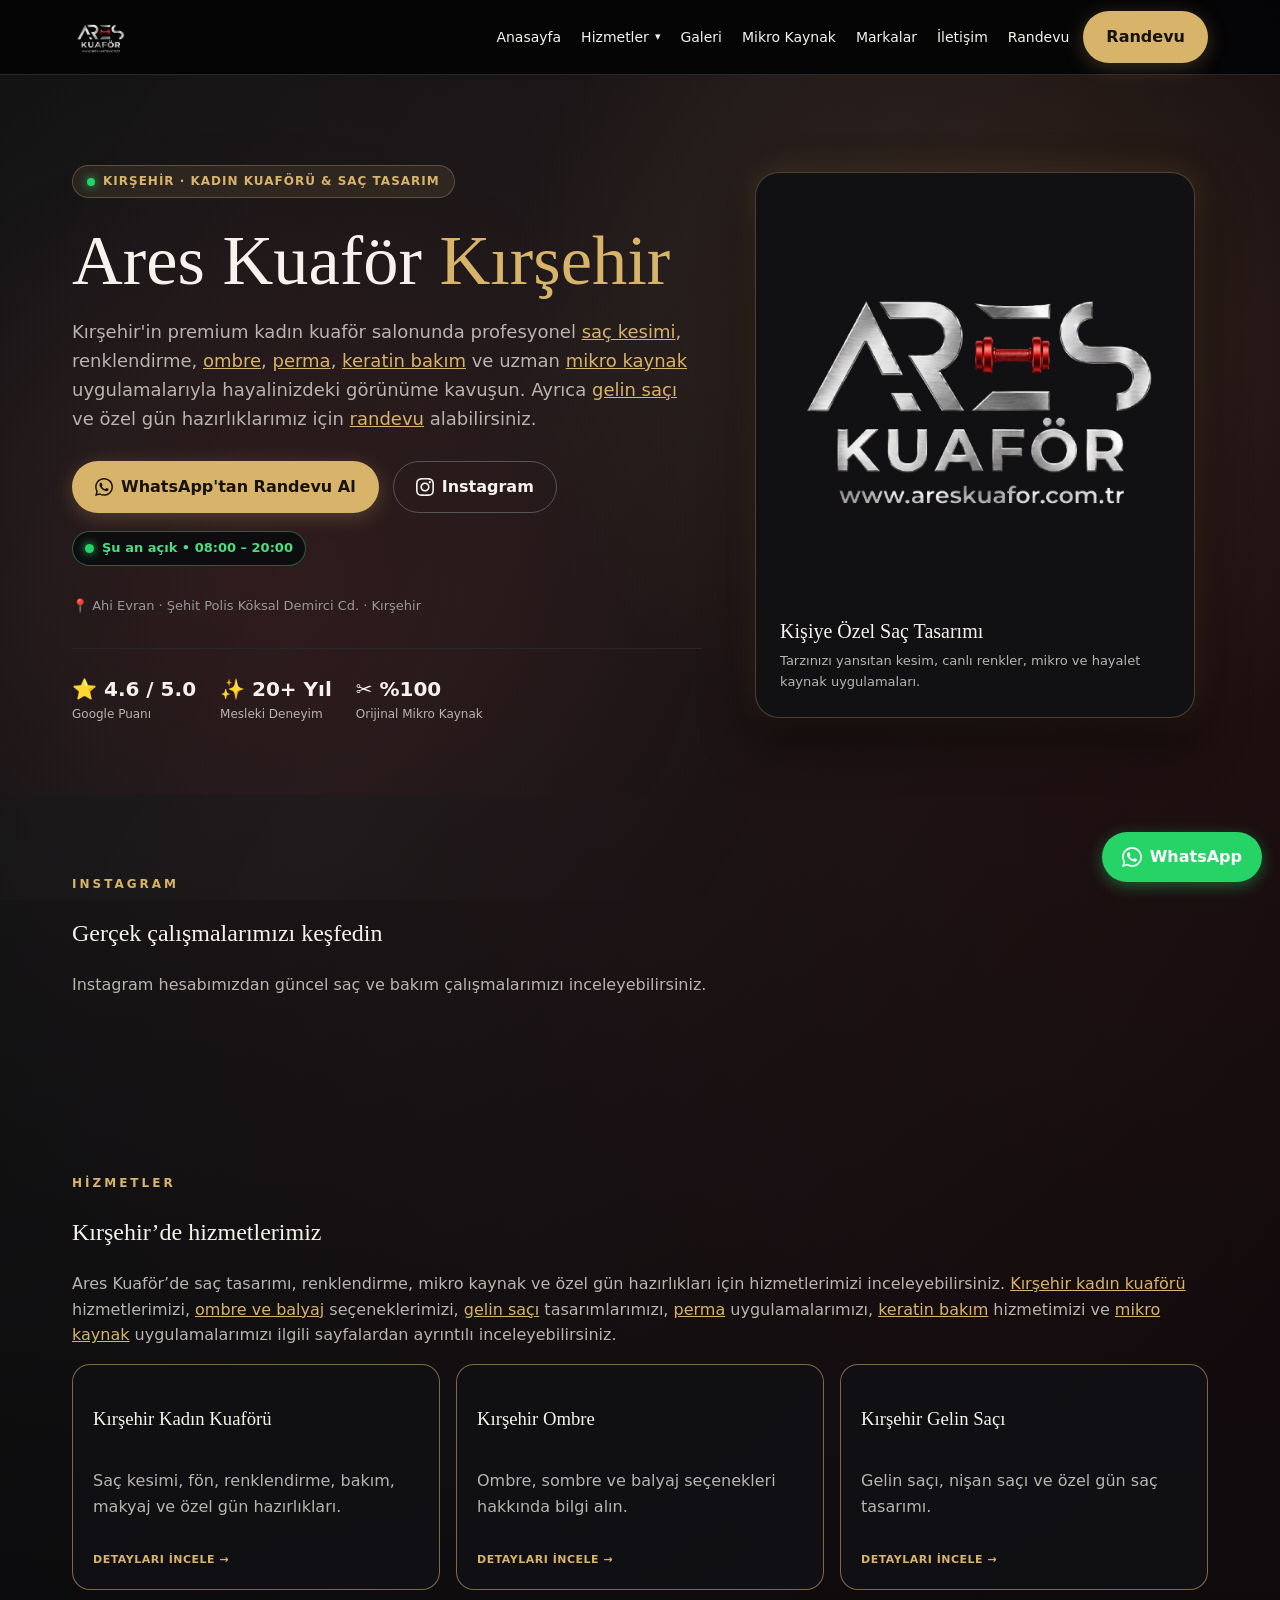
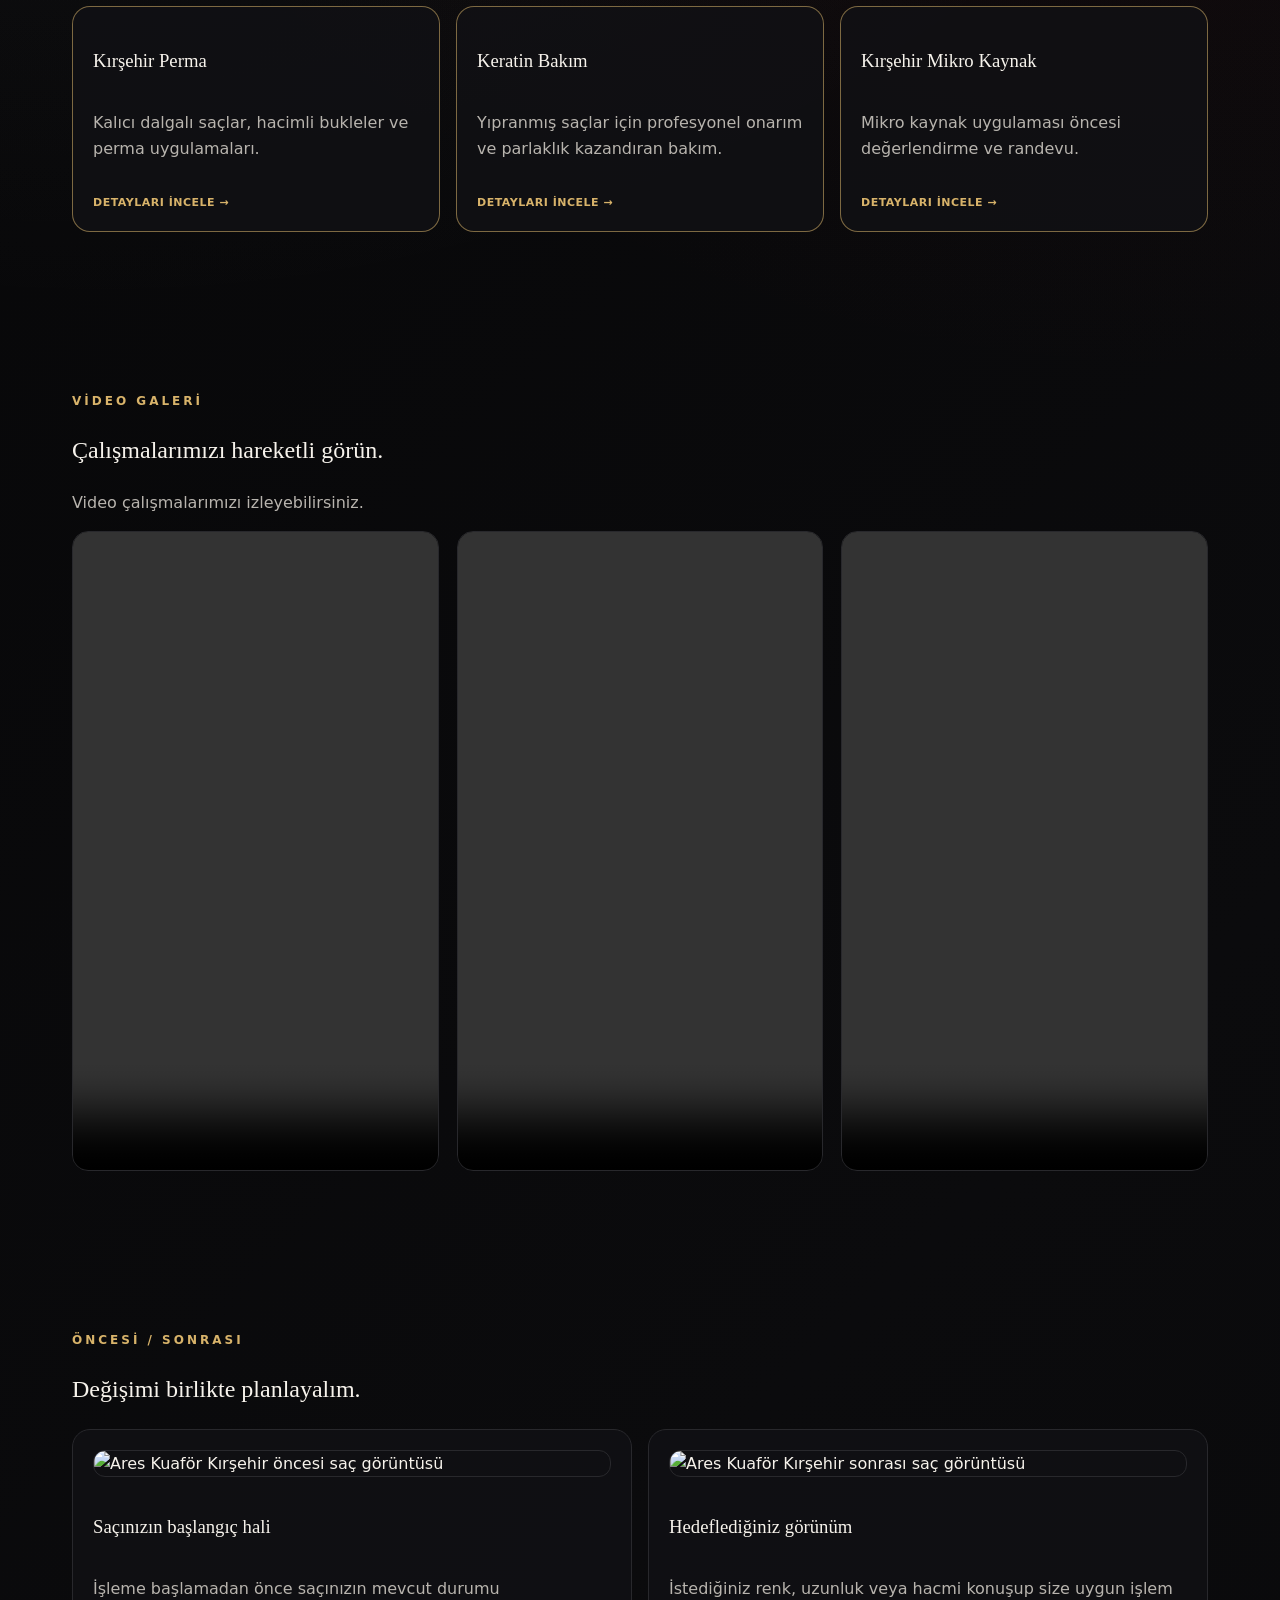
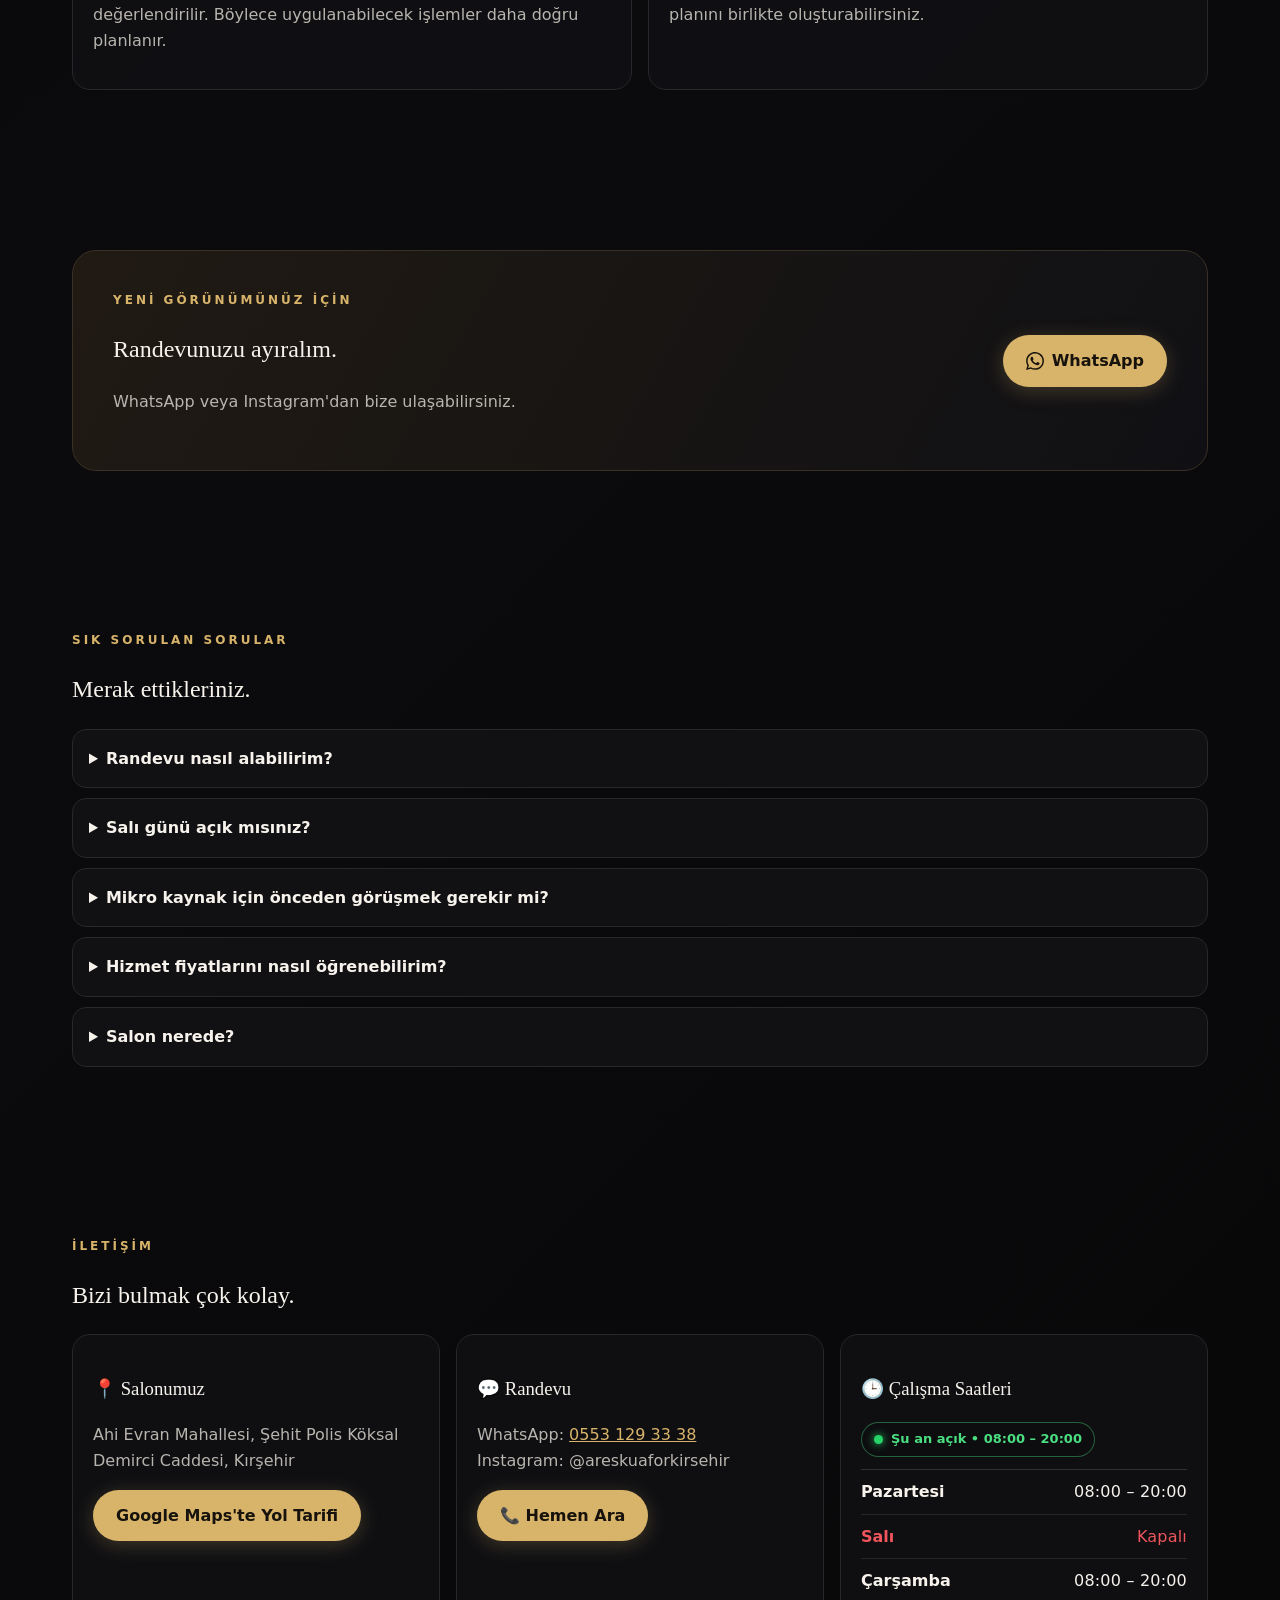
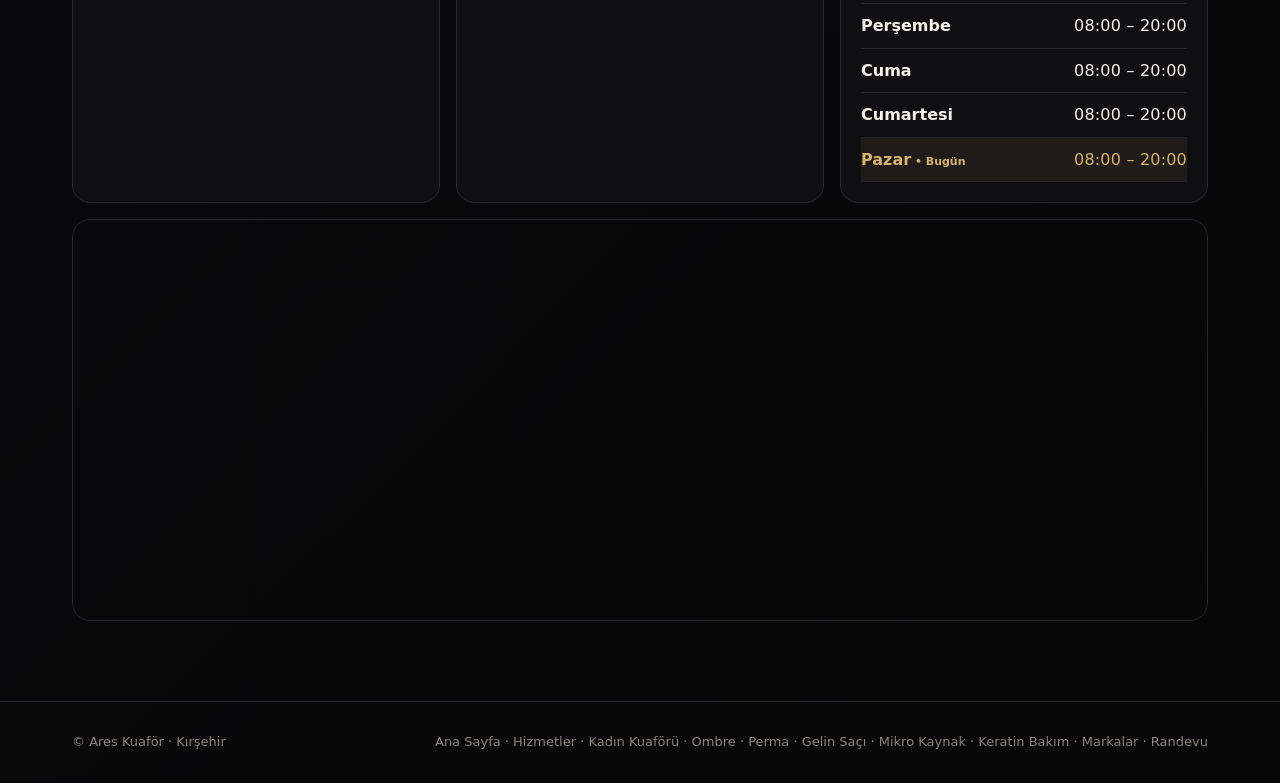
==== index.html @ fe9418e2 "Update index.html" ====
<!DOCTYPE html>
<html lang="tr">
<head>
<meta charset="utf-8"/>
<meta content="width=device-width,initial-scale=1" name="viewport"/>
<meta property="og:type" content="website"/>
<meta property="og:locale" content="tr_TR"/>
<meta property="og:title" content="Kırşehir Kuaför | Ares Kadın Kuaförü ve Saç Tasarım"/>
<meta property="og:description" content="Ares Kuaför Kırşehir; saç kesimi ve şekillendirme, renklendirme, saç bakımı, mikro kaynak, özel gün hazırlığı ve manikür-pedikür hizmetleri."/>
<meta property="og:url" content="https://areskuafor.com.tr/"/>
<meta property="og:image" content="https://areskuafor.com.tr/og-image.png"/>
<meta name="twitter:card" content="summary_large_image"/>
<meta name="twitter:title" content="Kırşehir Kuaför | Ares Kadın Kuaförü ve Saç Tasarım"/>
<meta name="twitter:description" content="Ares Kuaför Kırşehir; saç kesimi ve şekillendirme, renklendirme, saç bakımı, mikro kaynak, özel gün hazırlığı ve manikür-pedikür hizmetleri."/>
<meta name="twitter:image" content="https://areskuafor.com.tr/og-image.png"/>
<meta name="google-site-verification" content="yAbWowZcmh1I1aL2OiDjUNRV749-vcgd5mR8Zc5z5bE" />
<title>Kırşehir Kuaför | Ares Kadın Kuaförü ve Saç Tasarım</title>

<!-- Favicon ve Cihaz İkonları -->
<link rel="icon" href="/favicon.ico" sizes="any"/>
<link rel="icon" type="image/png" sizes="32x32" href="/favicon-32x32.png"/>
<link rel="apple-touch-icon" sizes="180x180" href="/apple-touch-icon.png"/>

<meta content="Ares Kuaför Kırşehir; saç kesimi ve şekillendirme, renklendirme, saç bakımı, mikro kaynak, özel gün hazırlığı ve manikür-pedikür hizmetleri." name="description"/>
<meta content="index,follow,max-image-preview:large" name="robots"/>
<link href="https://areskuafor.com.tr/" rel="canonical"/>
<!-- Ortak menü + footer (tüm sayfalarda aynı dosyalar) -->
<link rel="stylesheet" href="/menu.css"/>
<script src="/menu.js" defer></script>

<style>
:root{--bg:#050506;--bg2:#0b0b0d;--card:#111114;--gold:#d8b36a;--gold-glow:rgba(216,179,106,0.18);--silver:#d7d9dc;--red:#a61f26;--cream:#f7f3ec;--muted:#b8b4ae;--line:#28282c}
*{box-sizing:border-box}
html{scroll-behavior:smooth;overflow-y:scroll}
body{margin:0;background:radial-gradient(circle at 8% 8%,rgba(215,217,220,.09),transparent 28%),radial-gradient(circle at 92% 12%,rgba(166,31,38,.12),transparent 26%),linear-gradient(135deg,var(--bg),var(--bg2) 55%,#070708);color:var(--cream);font-family:Inter,system-ui,-apple-system,BlinkMacSystemFont,"Segoe UI",sans-serif;line-height:1.6}
body:before{content:"";position:fixed;inset:0;pointer-events:none;background:linear-gradient(120deg,transparent 0%,rgba(255,255,255,.025) 45%,transparent 70%);z-index:-1}
a{color:inherit;text-decoration:none}
.wrap{max-width:1180px;margin:auto;padding:0 22px}
nav{position:sticky;top:0;z-index:50;background:rgba(5,5,6,.92);backdrop-filter:blur(16px);border-bottom:1px solid var(--line)}

#site-nav{min-height:75px}
#site-footer{min-height:80px}
section[id]{scroll-margin-top:90px}

.navin{height:74px;display:flex;align-items:center;justify-content:space-between;gap:14px;position:relative}
.logo{display:flex;align-items:center;z-index:60;flex-shrink:0}
.logo img{height:56px;width:auto;object-fit:contain;display:block}
.navlinks{display:flex;gap:20px;font-size:14px;align-items:center;margin-left:auto}
.navlinks a:hover{color:var(--gold)}

.btn{display:inline-flex;align-items:center;justify-content:center;gap:8px;padding:12px 22px;border-radius:999px;border:1px solid #555;font-weight:700;transition:all .25s ease;flex-shrink:0}
.btn:hover{transform:translateY(-2px)}
.gold{background:var(--gold);color:#17130c!important;border-color:transparent;box-shadow:0 4px 20px rgba(216,179,106,0.25)}
.gold:hover{background:#e3bf79;box-shadow:0 6px 25px rgba(216,179,106,0.4)}
.menu-btn{display:none;margin-left:auto;position:relative;z-index:70;background:transparent;border:1px solid #4a4a4d;color:var(--cream);width:44px;height:44px;border-radius:10px;font-size:23px;cursor:pointer}
.mobile-menu{display:none}
.mobile-menu.open{display:flex;flex-direction:column;padding:10px 22px 18px;border-top:1px solid var(--line);background:#070708}
.mobile-menu a{padding:11px 0;border-bottom:1px solid #222}

.hero{padding:90px 0 70px;position:relative;overflow:hidden;background:radial-gradient(circle at 80% 30%,rgba(216,179,106,.12),transparent 45%),radial-gradient(circle at 20% 70%,rgba(166,31,38,.12),transparent 40%)}
.hero-grid{display:grid;grid-template-columns:1.15fr .85fr;gap:40px;align-items:center}
.badge-pill{display:inline-flex;align-items:center;gap:8px;padding:6px 14px;border-radius:999px;background:rgba(216,179,106,0.1);border:1px solid rgba(216,179,106,0.3);color:var(--gold);font-size:12px;font-weight:700;letter-spacing:1px;text-transform:uppercase;margin-bottom:16px}
.badge-dot{width:8px;height:8px;border-radius:50%;background:#25D366;box-shadow:0 0 10px #25D366}
h1,h2,h3{font-family:Georgia,serif;font-weight:500}
h1{font-size:clamp(42px,5.5vw,76px);line-height:1.05;margin:10px 0 20px}
p{color:var(--muted)}
.hero-stats{display:flex;gap:24px;margin-top:32px;padding-top:24px;border-top:1px solid var(--line)}
.stat-item{display:flex;flex-direction:column}
.stat-val{font-size:20px;font-weight:800;color:var(--cream);display:flex;align-items:center;gap:6px}
.stat-lbl{font-size:12px;color:var(--muted)}

.hero-visual{position:relative;display:flex;justify-content:center;align-items:center}
.visual-card{position:relative;width:100%;max-width:440px;border-radius:24px;overflow:hidden;border:1px solid rgba(216,179,106,0.3);background:var(--card);box-shadow:0 20px 50px rgba(0,0,0,0.6), 0 0 30px var(--gold-glow)}
.visual-card img{width:100%;height:480px;object-fit:cover;display:block;transition:transform .5s ease}
.visual-card:hover img{transform:scale(1.03)}
.visual-overlay{position:absolute;bottom:0;left:0;right:0;padding:24px;background:linear-gradient(to top, rgba(5,5,6,0.95) 10%, transparent 100%)}
.visual-tag{display:inline-block;padding:4px 10px;background:var(--gold);color:#111;font-size:11px;font-weight:800;border-radius:6px;margin-bottom:6px;text-transform:uppercase}

section{padding:80px 0}
.grid3{display:grid;grid-template-columns:repeat(3,1fr);gap:16px}
.grid4{display:grid;grid-template-columns:repeat(4,1fr);gap:14px}
.grid5{display:grid;grid-template-columns:repeat(5,1fr);gap:12px}
.card{background:rgba(17,17,20,.92);border:1px solid var(--line);border-radius:18px;padding:20px}
.service-card{position:relative;display:flex;flex-direction:column;min-height:210px;border-color:rgba(216,179,106,.55);transition:transform .22s ease,border-color .22s ease,box-shadow .22s ease,background .22s ease}
.service-card h3{color:var(--cream);transition:color .2s ease}
.service-card::after{content:"DETAYLARI İNCELE  →";display:inline-flex;align-items:center;align-self:flex-start;margin-top:auto;padding-top:16px;color:var(--gold);font-size:11px;font-weight:800;letter-spacing:.5px}
.service-card:focus-visible{outline:3px solid var(--gold);outline-offset:4px}
@media(hover:hover) and (pointer:fine){
  .service-card:hover{transform:translateY(-5px);border-color:var(--gold);box-shadow:0 12px 28px rgba(216,179,106,.14);background:rgba(24,20,15,.96)}
  .service-card:hover h3{color:var(--gold)}
}
.gallery img{width:100%;height:330px;object-fit:cover;border-radius:16px;border:1px solid var(--line);display:block;transition:transform .2s,filter .2s}
.gallery a:hover img{transform:translateY(-3px);filter:brightness(1.06)}
.gallery .tile{position:relative}
.gallery .tile span{display:none}
.video-grid{display:grid;grid-template-columns:repeat(2,minmax(0,1fr));gap:20px}
.video-grid video{width:100%;aspect-ratio:16/10;object-fit:contain;border-radius:16px;border:1px solid var(--line);background:#000}
.hours-table{display:grid;grid-template-columns:1fr 130px;gap:0;border-top:1px solid #303034}
.hours-row{display:contents}
.hours-row>div{padding:9px 0;border-bottom:1px solid #26262a}
.hours-day{font-weight:700;color:var(--cream)}
.hours-time{text-align:right;font-variant-numeric:tabular-nums;letter-spacing:.2px}
.hours-row.closed .hours-day,.hours-row.closed .hours-time{color:#ef555d}
.hours-row.today>div{background:rgba(216,179,106,.08);color:var(--gold)}
.hours-row.today .hours-day::after{content:" • Bugün";font-size:11px;font-weight:600}
.contact{display:grid;grid-template-columns:repeat(3,1fr);gap:16px}
.product img{width:100%;height:300px;object-fit:contain;background:#0b0b0d;border-radius:14px 14px 0 0}
.product .body{padding:16px}
.source{font-size:12px;margin-top:20px;color:#8e877f}
.source a{text-decoration:underline;color:var(--gold)}
.faq details{background:var(--card);border:1px solid var(--line);border-radius:14px;padding:16px;margin:10px 0}
.faq summary{cursor:pointer;font-weight:700}
.cta{background:linear-gradient(120deg,#201a13,#101014);border:1px solid #3a3126;border-radius:24px;padding:40px;display:flex;justify-content:space-between;gap:25px;align-items:center}
footer{border-top:1px solid var(--line);padding:30px 0;color:#89847d;font-size:13px}
.foot{display:flex;justify-content:space-between;flex-wrap:wrap;gap:12px}
.float{position:fixed;right:18px;bottom:18px;z-index:40;background:#25D366;color:#fff;padding:12px 20px;border-radius:999px;font-weight:800;display:inline-flex;align-items:center;gap:8px;box-shadow:0 4px 15px rgba(37,211,102,0.4)}

@media(max-width:960px){
  .hero-grid{grid-template-columns:1fr;gap:35px}
  .hero-visual{order:-1;margin-bottom:10px}
  .visual-card img{height:380px}
  .navlinks{display:none}
  .menu-btn{display:block;flex:0 0 44px}
  .navin>.btn{display:none}
  .grid4,.grid5{grid-template-columns:repeat(2,1fr)}
  .grid3,.contact,.video-grid{grid-template-columns:1fr 1fr}
  .cta{display:block}
}
@media(max-width:600px){
  .grid4,.grid5,.grid3,.contact,.video-grid{grid-template-columns:1fr}
  .gallery img{height:420px}
  .hero{padding:60px 0 50px}
  h2{font-size:34px}
  .hours-table{grid-template-columns:1fr 110px}
}

.booking-grid{display:grid;grid-template-columns:1.15fr .85fr;gap:20px;align-items:stretch}
.booking-form{background:rgba(17,17,20,.92);border:1px solid var(--line);border-radius:18px;padding:25px}
.form-grid{display:grid;grid-template-columns:1fr 1fr;gap:14px}
.form-field{display:flex;flex-direction:column;gap:7px}
.form-field.full{grid-column:1/-1}
.form-field label{font-size:13px;font-weight:700;color:var(--cream)}
.form-field input,.form-field select,.form-field textarea{width:100%;border:1px solid #3a3a3f;background:#0b0b0d;color:var(--cream);border-radius:12px;padding:12px 13px;font:inherit;outline:none}
.form-field input:focus,.form-field select:focus,.form-field textarea:focus{border-color:var(--gold)}
.form-field textarea{min-height:105px;resize:vertical}
.form-note{font-size:12px;color:#8e877f;margin:12px 0 0}
.feature-list{display:grid;gap:10px;margin-top:18px}
.feature-list div{padding:13px 15px;border:1px solid var(--line);border-radius:12px;background:#0d0d10}
.feature-list strong{color:var(--gold)}
.review-cta{display:grid;grid-template-columns:1fr auto;gap:20px;align-items:center;background:linear-gradient(120deg,#151217,#0e0e10);border:1px solid var(--line);border-radius:22px;padding:30px}
.before-note{display:grid;grid-template-columns:1fr 1fr;gap:16px}
.before-note .card{min-height:170px;display:flex;flex-direction:column;justify-content:center}
@media(max-width:900px){.booking-grid{grid-template-columns:1fr}.before-note{grid-template-columns:1fr}}
@media(max-width:600px){.form-grid{grid-template-columns:1fr}.form-field.full{grid-column:auto}.review-cta{grid-template-columns:1fr}}

.video-grid{grid-template-columns:repeat(3,minmax(0,1fr));gap:18px}
.video-grid video{aspect-ratio:9/16;object-fit:cover;background:#000;max-height:640px}
@media(max-width:960px){.video-grid{grid-template-columns:repeat(2,minmax(0,1fr))}}
@media(max-width:600px){.video-grid{grid-template-columns:1fr;max-width:340px;margin:0 auto}}

.open-status{display:inline-flex;align-items:center;gap:8px;font-size:13px;font-weight:700;padding:6px 12px;border-radius:999px;border:1px solid var(--line);background:#0d0d10;margin:0 0 12px}
.open-status i{width:9px;height:9px;border-radius:50%;background:#25D366;box-shadow:0 0 8px #25D366}
.open-status.open{color:#4ade80;border-color:rgba(74,222,128,.4)}
.open-status.closed{color:#ef555d;border-color:rgba(239,85,93,.4)}
.open-status.closed i{background:#ef555d;box-shadow:none}

.map-wrap{margin-top:16px;border-radius:18px;overflow:hidden;border:1px solid var(--line)}
.map-wrap iframe{width:100%;height:400px;border:0;display:block}

.quick-action-bar{display:none}
@media(max-width:768px){
  body{padding-bottom:70px}
  .float{display:none!important}
  .quick-action-bar{
    display:flex;
    position:fixed;
    bottom:0;
    left:0;
    right:0;
    z-index:999;
    background:rgba(11,11,13,0.95);
    backdrop-filter:blur(12px);
    border-top:1px solid var(--line);
    padding:8px 12px;
    justify-content:space-around;
    align-items:center;
    box-shadow:0 -5px 25px rgba(0,0,0,0.5);
  }
  .quick-action-bar a{
    display:flex;
    flex-direction:column;
    align-items:center;
    gap:4px;
    font-size:11px;
    font-weight:600;
    color:var(--muted);
    flex:1;
    text-align:center;
  }
  .quick-action-bar svg{width:20px;height:20px}
  .quick-action-bar .action-btn-highlight{background:var(--gold);color:#111!important;padding:8px 12px;border-radius:12px;font-weight:800}
}

.before-note .card img{width:100%;height:auto;object-fit:contain;border-radius:12px;border:1px solid var(--line);display:block;margin-bottom:16px}
.before-note .card{min-height:0;justify-content:flex-start}

.visual-card img{height:auto!important;aspect-ratio:1/1;padding:12px!important;background:transparent!important}
.visual-overlay{position:static;background:none;padding:0 24px 24px}
</style>

<script type="application/ld+json">
{"@context":"https://schema.org","@type":"HairSalon","name":"Ares Kuaför","url":"https://areskuafor.com.tr/","telephone":"+905531293338","image":"https://areskuafor.com.tr/logo.png","hasMap":"https://maps.app.goo.gl/7nh9N5rrybAvzD2x8?g_st=ic","address":{"@type":"PostalAddress","streetAddress":"Ahi Evran Mahallesi, Şehit Polis Köksal Demirci Caddesi","addressLocality":"Kırşehir","addressCountry":"TR"},"sameAs":["https://www.instagram.com/areskuaforkirsehir"],"openingHoursSpecification":[{"@type":"OpeningHoursSpecification","dayOfWeek":["Monday","Wednesday","Thursday","Friday","Saturday","Sunday"],"opens":"08:00","closes":"20:00"}],"additionalProperty":{"@type":"PropertyValue","name":"Salı çalışma durumu","value":"Kapalı"}}
</script>

<!-- Google Analytics -->
<script async src="https://www.googletagmanager.com/gtag/js?id=G-4QZ3QC3LW8"></script>
<script>
window.dataLayer=window.dataLayer||[];
function gtag(){dataLayer.push(arguments)}
gtag('js',new Date());gtag('config','G-4QZ3QC3LW8');
</script>
</head>
<body>

<!-- WhatsApp ikonu (tek sefer tanımlı, aşağıda tekrar kullanılıyor) -->
<svg width="0" height="0" style="position:absolute" aria-hidden="true">
  <symbol id="wa-icon" viewBox="0 0 24 24"><path d="M.057 24l1.687-6.163c-1.041-1.804-1.588-3.849-1.587-5.946.003-6.556 5.338-11.891 11.893-11.891 3.181.001 6.167 1.24 8.413 3.488 2.245 2.248 3.481 5.236 3.48 8.414-.003 6.557-5.338 11.892-11.893 11.892-1.99-.001-3.951-.5-5.688-1.448l-6.305 1.654zm6.597-3.807c1.676.995 3.276 1.591 5.392 1.592 5.448 0 9.886-4.434 9.889-9.885.002-5.462-4.415-9.89-9.881-9.892-5.452 0-9.887 4.434-9.889 9.884-.001 2.225.651 3.891 1.746 5.634l-.999 3.648 3.742-.981zm11.387-5.464c-.074-.124-.272-.198-.57-.347-.297-.149-1.758-.868-2.031-.967-.272-.099-.47-.149-.669.149-.198.297-.768.967-.941 1.165-.173.198-.2.223-.644.074-.297-.149-1.255-.462-2.39-1.475-.883-.788-1.48-1.761-1.653-2.059-.173-.297-.018-.458.13-.606.134-.133.297-.347.446-.521.151-.172.2-.296.3-.495.099-.198.05-.372-.025-.521-.075-.148-.669-1.611-.916-2.206-.242-.579-.487-.501-.669-.51l-.57-.01c-.198 0-.52.074-.792.372s-1.04 1.016-1.04 2.479 1.065 2.876 1.213 3.074c.149.198 2.095 3.2 5.076 4.487.709.306 1.263.489 1.694.626.712.226 1.36.194 1.872.118.571-.085 1.758-.719 2.006-1.413.248-.695.248-1.29.173-1.414z"/></symbol>
</svg>

<!-- ORTAK MENÜ: menu.js tarafından doldurulur -->
<nav id="site-nav" aria-label="Ana menü">
  <noscript>
    <div class="wrap" style="padding-top:14px;padding-bottom:14px;display:flex;gap:16px;flex-wrap:wrap">
      <a href="/">Anasayfa</a>
      <a href="/hizmetler.html">Hizmetler</a>
      <a href="/kadin-kuaforu.html">Kadın Kuaförü</a>
      <a href="/ombre.html">Ombre</a>
      <a href="/perma.html">Perma</a>
      <a href="/keratinbakim.html">Keratin Bakım</a>
      <a href="/mikro-kaynak.html">Mikro Kaynak</a>
      <a href="/gelin-saci.html">Gelin Saçı</a>
      <a href="/markalar.html">Markalar</a>
      <a href="/randevu.html">Randevu</a>
    </div>
  </noscript>
</nav>

<!-- HERO BÖLÜMÜ -->
<header class="hero">
  <div class="wrap">
    <div class="hero-grid">
      <div class="hero-content">
        <div class="badge-pill">
          <span class="badge-dot"></span> Kırşehir · Kadın Kuaförü & Saç Tasarım
        </div>
        <h1>Ares Kuaför <span style="color:var(--gold)">Kırşehir</span></h1>
        <p style="font-size:18px;line-height:1.6;margin-bottom:28px">
          Kırşehir'in premium kadın kuaför salonunda profesyonel <a href="/hizmetler.html" style="color:var(--gold); text-decoration:underline;">saç kesimi</a>, renklendirme, <a href="/ombre.html" style="color:var(--gold); text-decoration:underline;">ombre</a>, <a href="/perma.html" style="color:var(--gold); text-decoration:underline;">perma</a>, <a href="/keratinbakim.html" style="color:var(--gold); text-decoration:underline;">keratin bakım</a> ve uzman <a href="/mikro-kaynak.html" style="color:var(--gold); text-decoration:underline;">mikro kaynak</a> uygulamalarıyla hayalinizdeki görünüme kavuşun. Ayrıca <a href="/gelin-saci.html" style="color:var(--gold); text-decoration:underline;">gelin saçı</a> ve özel gün hazırlıklarımız için <a href="/randevu.html" style="color:var(--gold); text-decoration:underline;">randevu</a> alabilirsiniz.
        </p>
        <div style="display:flex;gap:14px;flex-wrap:wrap;align-items:center">
          <a class="btn gold" href="https://wa.me/905531293338" rel="noopener" target="_blank">
            <svg width="18" height="18" fill="currentColor" aria-hidden="true"><use href="#wa-icon"/></svg>
            WhatsApp'tan Randevu Al
          </a>
          <a class="btn" href="https://www.instagram.com/areskuaforkirsehir" rel="noopener" target="_blank">
            <svg width="18" height="18" viewBox="0 0 24 24" fill="currentColor"><path d="M12 2.163c3.204 0 3.584.012 4.85.07 3.252.148 4.771 1.691 4.919 4.919.058 1.265.069 1.645.069 4.849 0 3.205-.012 3.584-.069 4.849-.149 3.225-1.664 4.771-4.919 4.919-1.266.058-1.644.07-4.85.07-3.204 0-3.584-.012-4.849-.07-3.26-.149-4.771-1.699-4.919-4.92-.058-1.265-.07-1.644-.07-4.849 0-3.204.013-3.583.07-4.849.149-3.227 1.664-4.771 4.919-4.919 1.266-.057 1.645-.069 4.849-.069zm0-2.163c-3.259 0-3.667.014-4.947.072-4.358.2-6.78 2.618-6.98 6.98-.059 1.281-.073 1.689-.073 4.948 0 3.259.014 3.668.072 4.948.2 4.358 2.618 6.78 6.98 6.98 1.281.058 1.689.072 4.948.072 3.259 0 3.668-.014 4.948-.072 4.354-.2 6.782-2.618 6.979-6.98.059-1.28.073-1.689.073-4.948 0-3.259-.014-3.667-.072-4.947-.196-4.354-2.617-6.78-6.979-6.98-1.281-.059-1.69-.073-4.949-.073zm0 5.838c-3.403 0-6.162 2.759-6.162 6.162s2.759 6.163 6.162 6.163 6.162-2.759 6.162-6.163c0-3.403-2.759-6.162-6.162-6.162zm0 10.162c-2.209 0-4-1.79-4-4 0-2.209 1.791-4 4-4s4 1.791 4 4c0 2.21-1.791 4-4 4zm6.406-11.845c-.796 0-1.441.645-1.441 1.44s.645 1.44 1.441 1.44c.795 0 1.439-.645 1.439-1.44s-.644-1.44-1.439-1.44z"/></svg>
            Instagram
          </a>
        </div>

        <!-- AÇIK/KAPALI ROZETİ: sayfa altındaki script Türkiye saatine göre günceller -->
        <div class="open-status" style="margin-top:18px"><i></i> Salı kapalı • 08:00 – 20:00</div>
        <p style="margin-top:18px;font-size:13px;color:#999">📍 Ahi Evran · Şehit Polis Köksal Demirci Cd. · Kırşehir</p>

        <div class="hero-stats">
          <div class="stat-item">
            <span class="stat-val">⭐ 4.6 / 5.0</span>
            <span class="stat-lbl">Google Puanı</span>
          </div>
          <div class="stat-item">
            <span class="stat-val">✨ 20+ Yıl</span>
            <span class="stat-lbl">Mesleki Deneyim</span>
          </div>
          <div class="stat-item">
            <span class="stat-val">✂️ %100</span>
            <span class="stat-lbl">Orijinal Mikro Kaynak</span>
          </div>
        </div>
      </div>

      <div class="hero-visual">
        <div class="visual-card">
          <img src="/logo.png" alt="Ares Kuaför Kırşehir Saç Tasarımı" width="500" height="500" style="padding:40px;background:#08080a;object-fit:contain" />
          <div class="visual-overlay">
            <h3 style="margin:4px 0;font-size:20px;color:var(--cream)">Kişiye Özel Saç Tasarımı</h3>
            <p style="font-size:13px;margin:0;color:var(--muted)">Tarzınızı yansıtan kesim, canlı renkler, mikro ve hayalet kaynak uygulamaları.</p>
          </div>
        </div>
      </div>
    </div>
  </div>
</header>

<!-- İNSTAGRAM GALERİSİ: ÖNE TAŞINDI -->
<section id="galeri">
  <div class="wrap">
    <div class="kicker" style="color:var(--gold);font-size:12px;letter-spacing:3px;text-transform:uppercase;font-weight:800">Instagram</div>
    <h2>Gerçek çalışmalarımızı keşfedin</h2>
    <p>Instagram hesabımızdan güncel saç ve bakım çalışmalarımızı inceleyebilirsiniz.</p>

    <!-- CANLI INSTAGRAM AKIŞI (BEHOLD WIDGET) -->
    <behold-widget feed-id="auNu4w1EijP8wVtgxN3W"></behold-widget>
    <script>
      (() => {
        if(window.__bhldScript)return;
        window.__bhldScript=true;
        const d=document,s=d.createElement("script");
        s.type="module";
        s.src="https://w.behold.so/widget.js";
        setTimeout(()=>{d.head.append(s);},0);
      })();
    </script>
  </div>
</section>

<!-- HİZMETLER: İNSTAGRAM GALERİSİNİN YERİNE TAŞINDI -->
<section id="hizmetler">
  <div class="wrap">
    <div class="kicker" style="color:var(--gold);font-size:12px;letter-spacing:3px;text-transform:uppercase;font-weight:800">Hizmetler</div>
    <h2>Kırşehir’de hizmetlerimiz</h2>
    <p>Ares Kuaför’de saç tasarımı, renklendirme, mikro kaynak ve özel gün hazırlıkları için hizmetlerimizi inceleyebilirsiniz. <a href="/kadin-kuaforu.html" style="color:var(--gold);text-decoration:underline;">Kırşehir kadın kuaförü</a> hizmetlerimizi, <a href="/ombre.html" style="color:var(--gold);text-decoration:underline;">ombre ve balyaj</a> seçeneklerimizi, <a href="/gelin-saci.html" style="color:var(--gold);text-decoration:underline;">gelin saçı</a> tasarımlarımızı, <a href="/perma.html" style="color:var(--gold);text-decoration:underline;">perma</a> uygulamalarımızı, <a href="/keratinbakim.html" style="color:var(--gold);text-decoration:underline;">keratin bakım</a> hizmetimizi ve <a href="/mikro-kaynak.html" style="color:var(--gold);text-decoration:underline;">mikro kaynak</a> uygulamalarımızı ilgili sayfalardan ayrıntılı inceleyebilirsiniz.</p>
    <div class="grid3">
      <a class="card service-card" href="/kadin-kuaforu.html"><h3>Kırşehir Kadın Kuaförü</h3><p>Saç kesimi, fön, renklendirme, bakım, makyaj ve özel gün hazırlıkları.</p></a>
      <a class="card service-card" href="/ombre.html"><h3>Kırşehir Ombre</h3><p>Ombre, sombre ve balyaj seçenekleri hakkında bilgi alın.</p></a>
      <a class="card service-card" href="/gelin-saci.html"><h3>Kırşehir Gelin Saçı</h3><p>Gelin saçı, nişan saçı ve özel gün saç tasarımı.</p></a>
      <a class="card service-card" href="/perma.html"><h3>Kırşehir Perma</h3><p>Kalıcı dalgalı saçlar, hacimli bukleler ve perma uygulamaları.</p></a>
      <a class="card service-card" href="/keratinbakim.html"><h3>Keratin Bakım</h3><p>Yıpranmış saçlar için profesyonel onarım ve parlaklık kazandıran bakım.</p></a>
      <a class="card service-card" href="/mikro-kaynak.html"><h3>Kırşehir Mikro Kaynak</h3><p>Mikro kaynak uygulaması öncesi değerlendirme ve randevu.</p></a>
    </div>
  </div>
</section>

<!-- VİDEO GALERİSİ -->
<section id="video-galeri">
  <div class="wrap">
    <div class="kicker" style="color:var(--gold);font-size:12px;letter-spacing:3px;text-transform:uppercase;font-weight:800">Video Galeri</div>
    <h2>Çalışmalarımızı hareketli görün.</h2>
    <p>Video çalışmalarımızı izleyebilirsiniz.</p>
    <div class="video-grid">
      <video controls muted playsinline preload="metadata" src="/IMG_4454.mp4#t=0.1"></video>
      <video controls muted playsinline preload="metadata" src="/IMG_5891.mp4#t=0.1"></video>
      <video controls muted playsinline preload="metadata" src="/IMG_5900.mp4#t=0.1"></video>
    </div>
  </div>
</section>

<section id="oncesi-sonrasi">
  <div class="wrap">
    <div class="kicker" style="color:var(--gold);font-size:12px;letter-spacing:3px;text-transform:uppercase;font-weight:800">Öncesi / Sonrası</div>
    <h2>Değişimi birlikte planlayalım.</h2>
    <div class="before-note">
      <div class="card">
        <img src="/ombreoncesisonrasi" alt="Ares Kuaför Kırşehir öncesi saç görüntüsü" loading="lazy">
        <h3>Saçınızın başlangıç hali</h3>
        <p>İşleme başlamadan önce saçınızın mevcut durumu değerlendirilir. Böylece uygulanabilecek işlemler daha doğru planlanır.</p>
      </div>
      <div class="card">
        <img src="/mikro-kaynak-oncesi" alt="Ares Kuaför Kırşehir sonrası saç görüntüsü" loading="lazy">
        <h3>Hedeflediğiniz görünüm</h3>
        <p>İstediğiniz renk, uzunluk veya hacmi konuşup size uygun işlem planını birlikte oluşturabilirsiniz.</p>
      </div>
    </div>
  </div>
</section>

<section>
  <div class="wrap">
    <div class="cta">
      <div>
        <div class="kicker" style="color:var(--gold);font-size:12px;letter-spacing:3px;text-transform:uppercase;font-weight:800">Yeni görünümünüz için</div>
        <h2>Randevunuzu ayıralım.</h2>
        <p>WhatsApp veya Instagram'dan bize ulaşabilirsiniz.</p>
      </div>
      <a class="btn gold" href="https://wa.me/905531293338" rel="noopener" target="_blank">
        <svg width="18" height="18" fill="currentColor" aria-hidden="true"><use href="#wa-icon"/></svg>
        WhatsApp
      </a>
    </div>
  </div>
</section>

<section id="sss">
  <div class="wrap faq">
    <div class="kicker" style="color:var(--gold);font-size:12px;letter-spacing:3px;text-transform:uppercase;font-weight:800">Sık Sorulan Sorular</div>
    <h2>Merak ettikleriniz.</h2>
    <details><summary>Randevu nasıl alabilirim?</summary><p>Randevu formunu doldurup WhatsApp'tan talebinizi gönderebilirsiniz. Randevu, salon tarafından onaylandığında kesinleşir.</p></details>
    <details><summary>Salı günü açık mısınız?</summary><p>Hayır. Salı günleri kapalıyız. Diğer günler 08:00 – 20:00 arasında hizmet veriyoruz.</p></details>
    <details><summary>Mikro kaynak için önceden görüşmek gerekir mi?</summary><p>Saçınızın mevcut durumu ve istediğiniz görünüm hakkında ön bilgi almak, uygulamanın planlanmasına yardımcı olur.</p></details>
    <details><summary>Hizmet fiyatlarını nasıl öğrenebilirim?</summary><p>İşlemin türü ve saçın mevcut durumuna göre değişebileceğinden güncel bilgi için WhatsApp üzerinden iletişime geçebilirsiniz.</p></details>
    <details><summary>Salon nerede?</summary><p>Ahi Evran Mahallesi, Şehit Polis Köksal Demirci Caddesi, Kırşehir.</p></details>
  </div>
</section>

<section id="iletisim">
  <div class="wrap">
    <div class="kicker" style="color:var(--gold);font-size:12px;letter-spacing:3px;text-transform:uppercase;font-weight:800">İletişim</div>
    <h2>Bizi bulmak çok kolay.</h2>
    <div class="contact">
      <div class="card">
        <h3>📍 Salonumuz</h3>
        <p>Ahi Evran Mahallesi, Şehit Polis Köksal Demirci Caddesi, Kırşehir</p>
        <a class="btn gold" href="https://maps.app.goo.gl/7nh9N5rrybAvzD2x8?g_st=ic" rel="noopener" target="_blank">Google Maps'te Yol Tarifi</a>
      </div>
      <div class="card">
        <h3>💬 Randevu</h3>
        <p>WhatsApp: <a href="tel:+905531293338" style="color:var(--gold);text-decoration:underline">0553 129 33 38</a><br/>Instagram: @areskuaforkirsehir</p>
        <a class="btn gold" href="tel:+905531293338">📞 Hemen Ara</a>
      </div>
      <div class="card hours">
        <h3>🕒 Çalışma Saatleri</h3>
        <!-- AÇIK/KAPALI ROZETİ: sayfa altındaki script Türkiye saatine göre günceller -->
        <div class="open-status"><i></i> Salı kapalı • 08:00 – 20:00</div>
        <div aria-label="Çalışma saatleri" class="hours-table">
          <div class="hours-row"><div class="hours-day">Pazartesi</div><div class="hours-time">08:00 – 20:00</div></div>
          <div class="hours-row closed"><div class="hours-day">Salı</div><div class="hours-time">Kapalı</div></div>
          <div class="hours-row"><div class="hours-day">Çarşamba</div><div class="hours-time">08:00 – 20:00</div></div>
          <div class="hours-row"><div class="hours-day">Perşembe</div><div class="hours-time">08:00 – 20:00</div></div>
          <div class="hours-row"><div class="hours-day">Cuma</div><div class="hours-time">08:00 – 20:00</div></div>
          <div class="hours-row"><div class="hours-day">Cumartesi</div><div class="hours-time">08:00 – 20:00</div></div>
          <div class="hours-row"><div class="hours-day">Pazar</div><div class="hours-time">08:00 – 20:00</div></div>
        </div>
      </div>
    </div>
    <div class="map-wrap">
      <iframe title="Ares Kuaför Kırşehir harita" loading="lazy" referrerpolicy="no-referrer-when-downgrade" allowfullscreen
        src="https://www.google.com/maps?q=Ahi+Evran+Mahallesi+%C5%9Eehit+Polis+K%C3%B6ksal+Demirci+Caddesi+K%C4%B1r%C5%9Fehir&hl=tr&z=17&output=embed"></iframe>
    </div>
  </div>
</section>

<!-- ORTAK FOOTER -->
<footer id="site-footer">
  <noscript>
    <div class="wrap foot">
      <div>© Ares Kuaför · Kırşehir</div>
      <div><a href="/">Ana Sayfa</a> · <a href="/hizmetler.html">Hizmetler</a> · <a href="/perma.html">Perma</a> · <a href="/keratinbakim.html">Keratin Bakım</a> · <a href="/mikro-kaynak.html">Mikro Kaynak</a> · <a href="/randevu.html">Randevu</a></div>
    </div>
  </noscript>
</footer>

<a class="float" href="https://wa.me/905531293338" rel="noopener" target="_blank">
  <svg width="20" height="20" fill="currentColor" aria-hidden="true"><use href="#wa-icon"/></svg>
  WhatsApp
</a>

<!-- AÇIK / KAPALI DURUMU: Türkiye saatine (Europe/Istanbul) göre hesaplanır.
     Çalışma saatleri değişirse sadece ilk 3 satırı düzenleyin. -->
<script>
(function () {
  var OPEN_MIN   = 8 * 60;    // 08:00
  var CLOSE_MIN  = 20 * 60;   // 20:00
  var CLOSED_DAY = 2;         // Kapalı gün: 0=Pazar, 1=Pazartesi, 2=Salı ...

  var DAY_IDX = { Sun: 0, Mon: 1, Tue: 2, Wed: 3, Thu: 4, Fri: 5, Sat: 6 };
  var DAY_NAMES = ['Pazar', 'Pazartesi', 'Salı', 'Çarşamba', 'Perşembe', 'Cuma', 'Cumartesi'];

  var fmt;
  try {
    fmt = new Intl.DateTimeFormat('en-GB', {
      timeZone: 'Europe/Istanbul',
      weekday: 'short',
      hour: '2-digit',
      minute: '2-digit',
      hourCycle: 'h23'
    });
  } catch (e) { fmt = null; }

  function nowTR() {
    if (!fmt) {
      var d = new Date();
      return { day: d.getDay(), h: d.getHours(), m: d.getMinutes() };
    }
    var p = {};
    fmt.formatToParts(new Date()).forEach(function (x) { p[x.type] = x.value; });
    return { day: DAY_IDX[p.weekday], h: parseInt(p.hour, 10) % 24, m: parseInt(p.minute, 10) };
  }

  function nextOpenDay(day) {
    var n = (day + 1) % 7;
    if (n === CLOSED_DAY) n = (n + 1) % 7;
    return n;
  }

  function update() {
    var t = nowTR();
    var mins = t.h * 60 + t.m;
    var isOpen = t.day !== CLOSED_DAY && mins >= OPEN_MIN && mins < CLOSE_MIN;
    var text;

    if (isOpen) {
      text = (CLOSE_MIN - mins <= 60)
        ? 'Şu an açık • 20:00\'ye kadar'
        : 'Şu an açık • 08:00 – 20:00';
    } else if (t.day === CLOSED_DAY) {
      text = 'Bugün kapalıyız • Yarın 08:00\'de açılıyoruz';
    } else if (mins < OPEN_MIN) {
      text = 'Şu an kapalı • Bugün 08:00\'de açılıyoruz';
    } else {
      var n = nextOpenDay(t.day);
      var label = (n === (t.day + 1) % 7) ? 'Yarın' : DAY_NAMES[n];
      text = 'Şu an kapalı • ' + label + ' 08:00\'de açılıyoruz';
    }

    var badges = document.querySelectorAll('.open-status');
    for (var i = 0; i < badges.length; i++) {
      badges[i].classList.toggle('open', isOpen);
      badges[i].classList.toggle('closed', !isOpen);
      badges[i].innerHTML = '<i></i> ' + text;
    }

    // Çalışma saatleri tablosunda bugünü vurgula (Pazartesi = ilk satır)
    var rows = document.querySelectorAll('.hours-row');
    var todayIdx = (t.day + 6) % 7;
    for (var j = 0; j < rows.length; j++) {
      rows[j].classList.toggle('today', j === todayIdx);
    }
  }

  update();
  setInterval(update, 60000);
  document.addEventListener('visibilitychange', function () {
    if (!document.hidden) update();
  });
})();
</script>
</body>
</html>
---- menu.css ----
/* ===== ORTAK MENÜ + FOOTER (tüm sayfalarda aynı) ===== */

/* Menü yüklenene kadar sayfa zıplamasın */
#site-nav{min-height:75px}

nav{position:sticky;top:0;z-index:50;background:rgba(5,5,6,.92);backdrop-filter:blur(16px);border-bottom:1px solid var(--line)}
.navin{height:74px;display:flex;align-items:center;justify-content:space-between;gap:14px;position:relative}
.logo{display:flex;align-items:center;z-index:60;flex-shrink:0}
.logo img{height:56px;width:auto;object-fit:contain;display:block}
.navlinks{display:flex;gap:20px;font-size:14px;align-items:center;margin-left:auto}
.navlinks a:hover,.navlinks a.active{color:var(--gold)}

/* Randevu butonu */
nav .btn{display:inline-flex;align-items:center;justify-content:center;gap:8px;padding:12px 22px;border-radius:999px;border:1px solid #555;font-weight:700;transition:all .25s ease;flex-shrink:0}
nav .btn:hover{transform:translateY(-2px)}
nav .gold{background:var(--gold);color:#17130c!important;border-color:transparent;box-shadow:0 4px 20px rgba(216,179,106,0.25)}
nav .gold:hover{background:#e3bf79;box-shadow:0 6px 25px rgba(216,179,106,0.4)}

/* Mobil menü düğmesi */
.menu-btn{display:none;margin-left:auto;position:relative;z-index:70;background:transparent;border:1px solid #4a4a4d;color:var(--cream);width:44px;height:44px;border-radius:10px;font-size:23px;cursor:pointer}
.mobile-menu{display:none}
.mobile-menu.open{display:flex;flex-direction:column;padding:10px 22px 18px;border-top:1px solid var(--line);background:#070708}
.mobile-menu a{padding:11px 0;border-bottom:1px solid #222}
.mobile-menu a.active{color:var(--gold)}

/* Hizmetler açılır menü (masaüstü) */
.dropdown{position:relative}
.dropdown-toggle{background:none;border:0;color:inherit;font:inherit;cursor:pointer;display:inline-flex;align-items:center;gap:6px;padding:0}
.dropdown-toggle::after{content:"▾";font-size:11px;transition:transform .2s}
.dropdown-toggle:hover,.dropdown.open .dropdown-toggle,.dropdown-toggle.active{color:var(--gold)}
.dropdown.open .dropdown-toggle::after{transform:rotate(180deg)}
.dropdown-menu{display:none;position:absolute;top:calc(100% + 16px);left:-16px;min-width:230px;padding:8px;background:#0d0d10;border:1px solid var(--line);border-radius:14px;box-shadow:0 14px 34px rgba(0,0,0,.6);z-index:80}
.dropdown-menu::before{content:"";position:absolute;top:-16px;left:0;right:0;height:16px}
.dropdown-menu a{display:block;padding:10px 14px;border-radius:10px;white-space:nowrap}
.dropdown-menu a:hover,.dropdown-menu a.active{background:rgba(216,179,106,.1);color:var(--gold)}
.dropdown.open .dropdown-menu{display:block}
@media(hover:hover) and (pointer:fine){
  .dropdown:hover .dropdown-menu,.dropdown:focus-within .dropdown-menu{display:block}
}

/* Hizmetler açılır menü (mobil) */
.m-toggle{display:flex;justify-content:space-between;align-items:center;width:100%;padding:11px 0;background:none;border:0;border-bottom:1px solid #222;color:inherit;font:inherit;text-align:left;cursor:pointer}
.m-toggle::after{content:"▾";transition:transform .2s}
.m-toggle[aria-expanded="true"],.m-toggle.active{color:var(--gold)}
.m-toggle[aria-expanded="true"]::after{transform:rotate(180deg)}
.m-sub{display:none;flex-direction:column;padding-left:14px}
.m-sub.open{display:flex}
.m-sub a{color:var(--muted);font-size:14px}
.m-sub a.active{color:var(--gold)}

@media(max-width:960px){
  .navlinks{display:none}
  .menu-btn{display:block;flex:0 0 44px}
  .navin>.btn{display:none}
}

/* Footer */
footer{border-top:1px solid var(--line);padding:30px 0;color:#89847d;font-size:13px}
.foot{display:flex;justify-content:space-between;flex-wrap:wrap;gap:12px}
footer a:hover{color:var(--gold)}
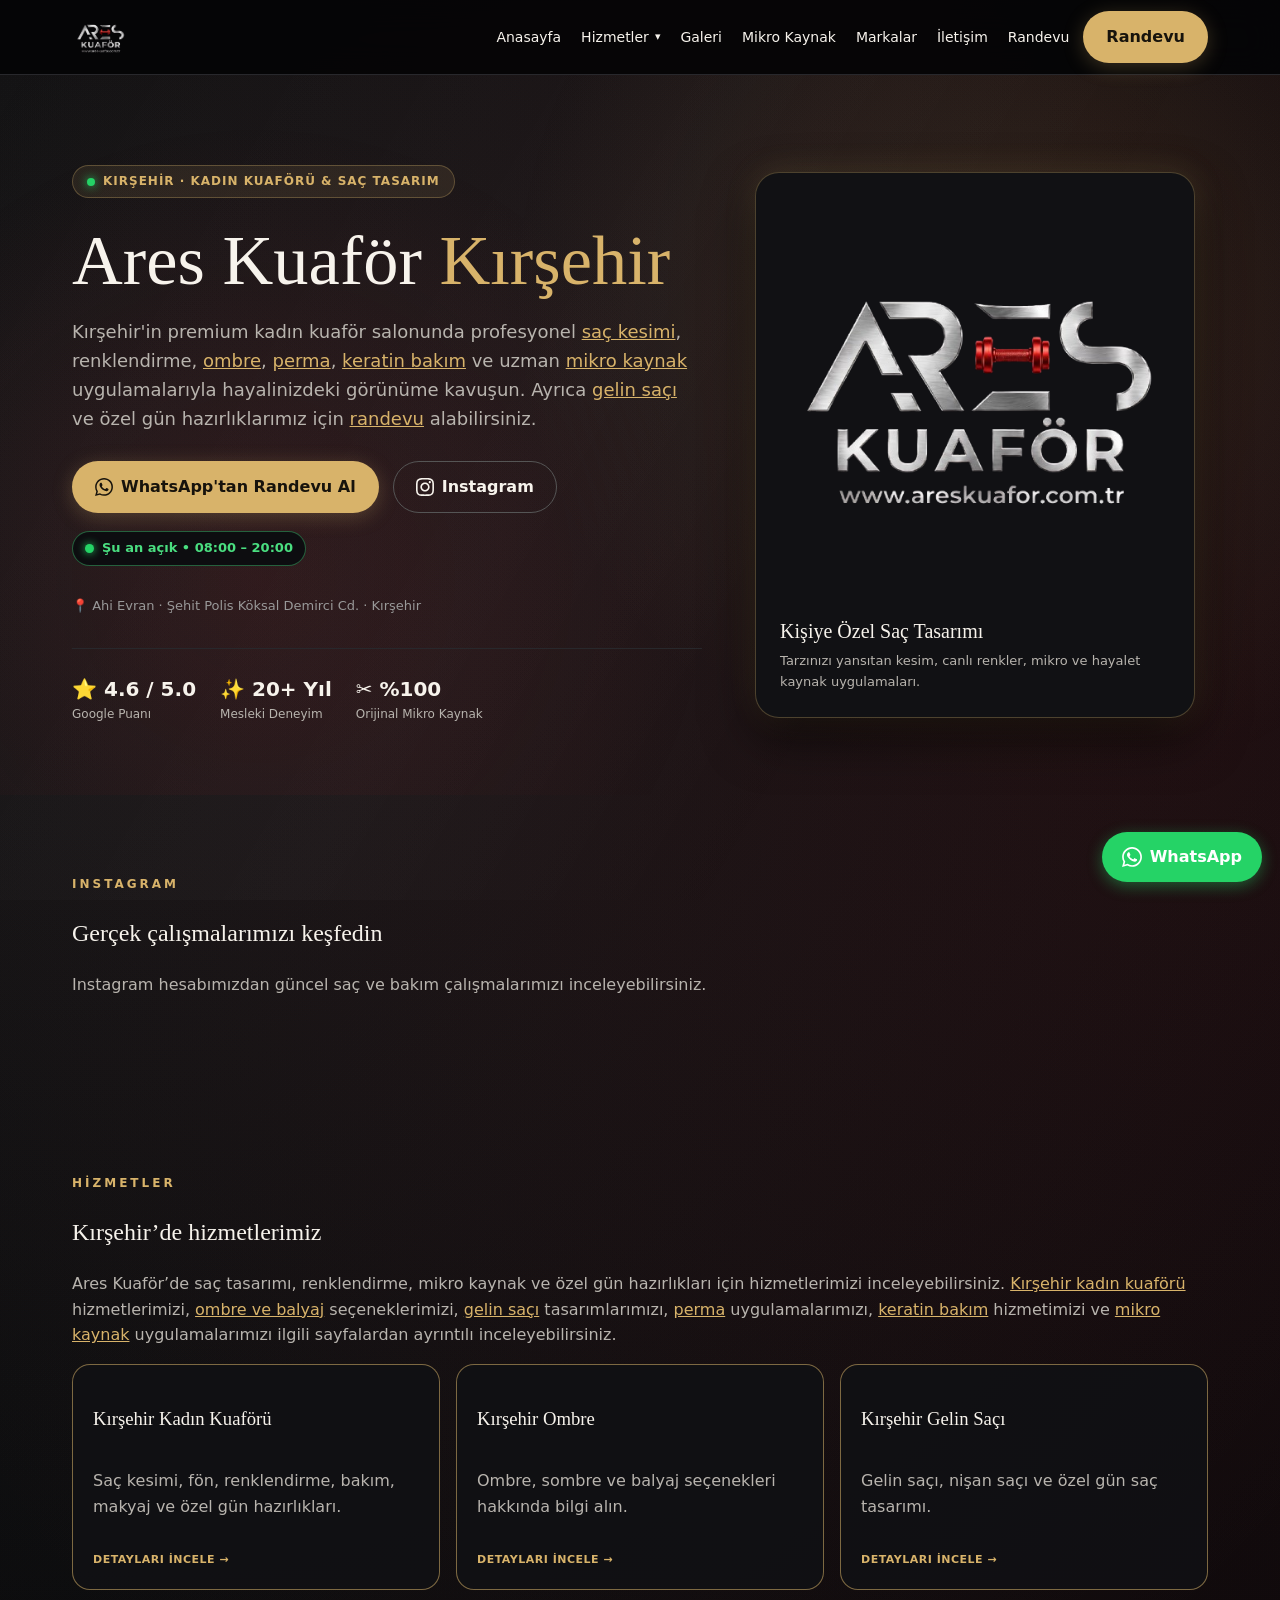
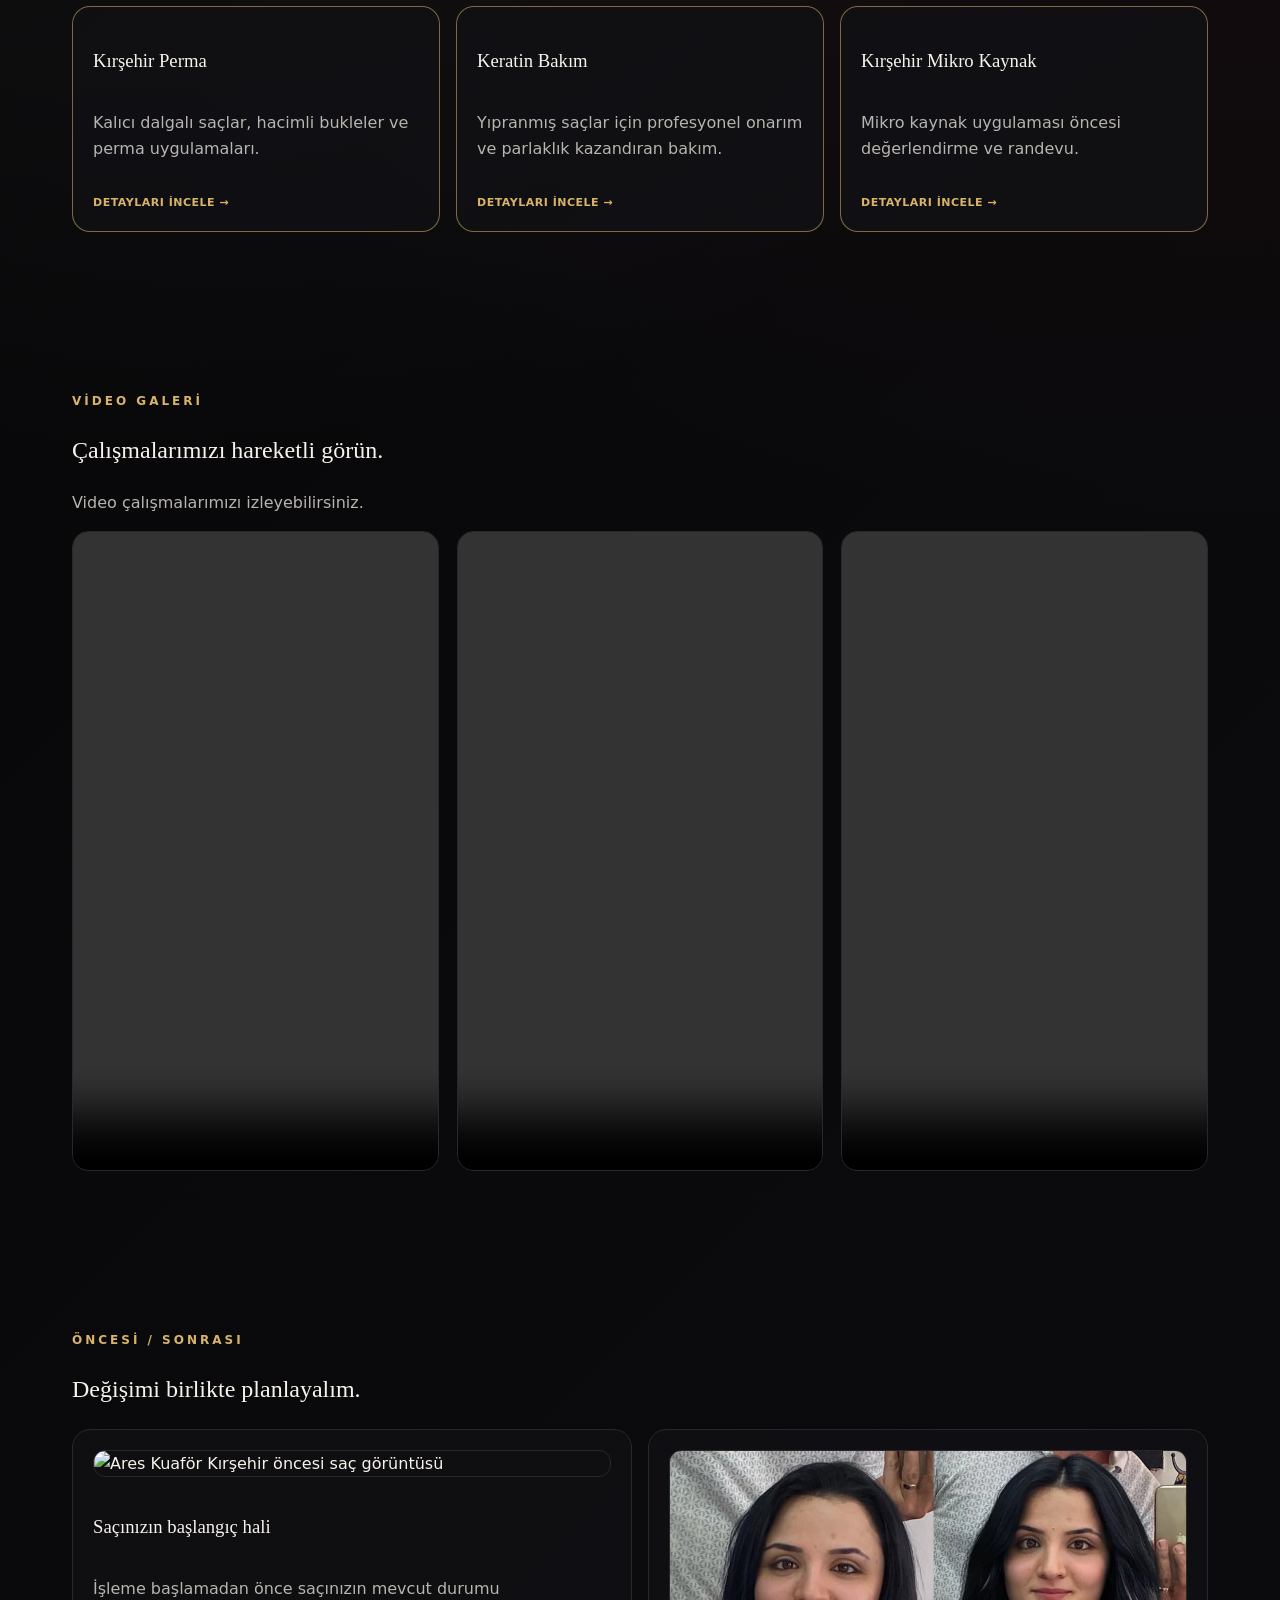
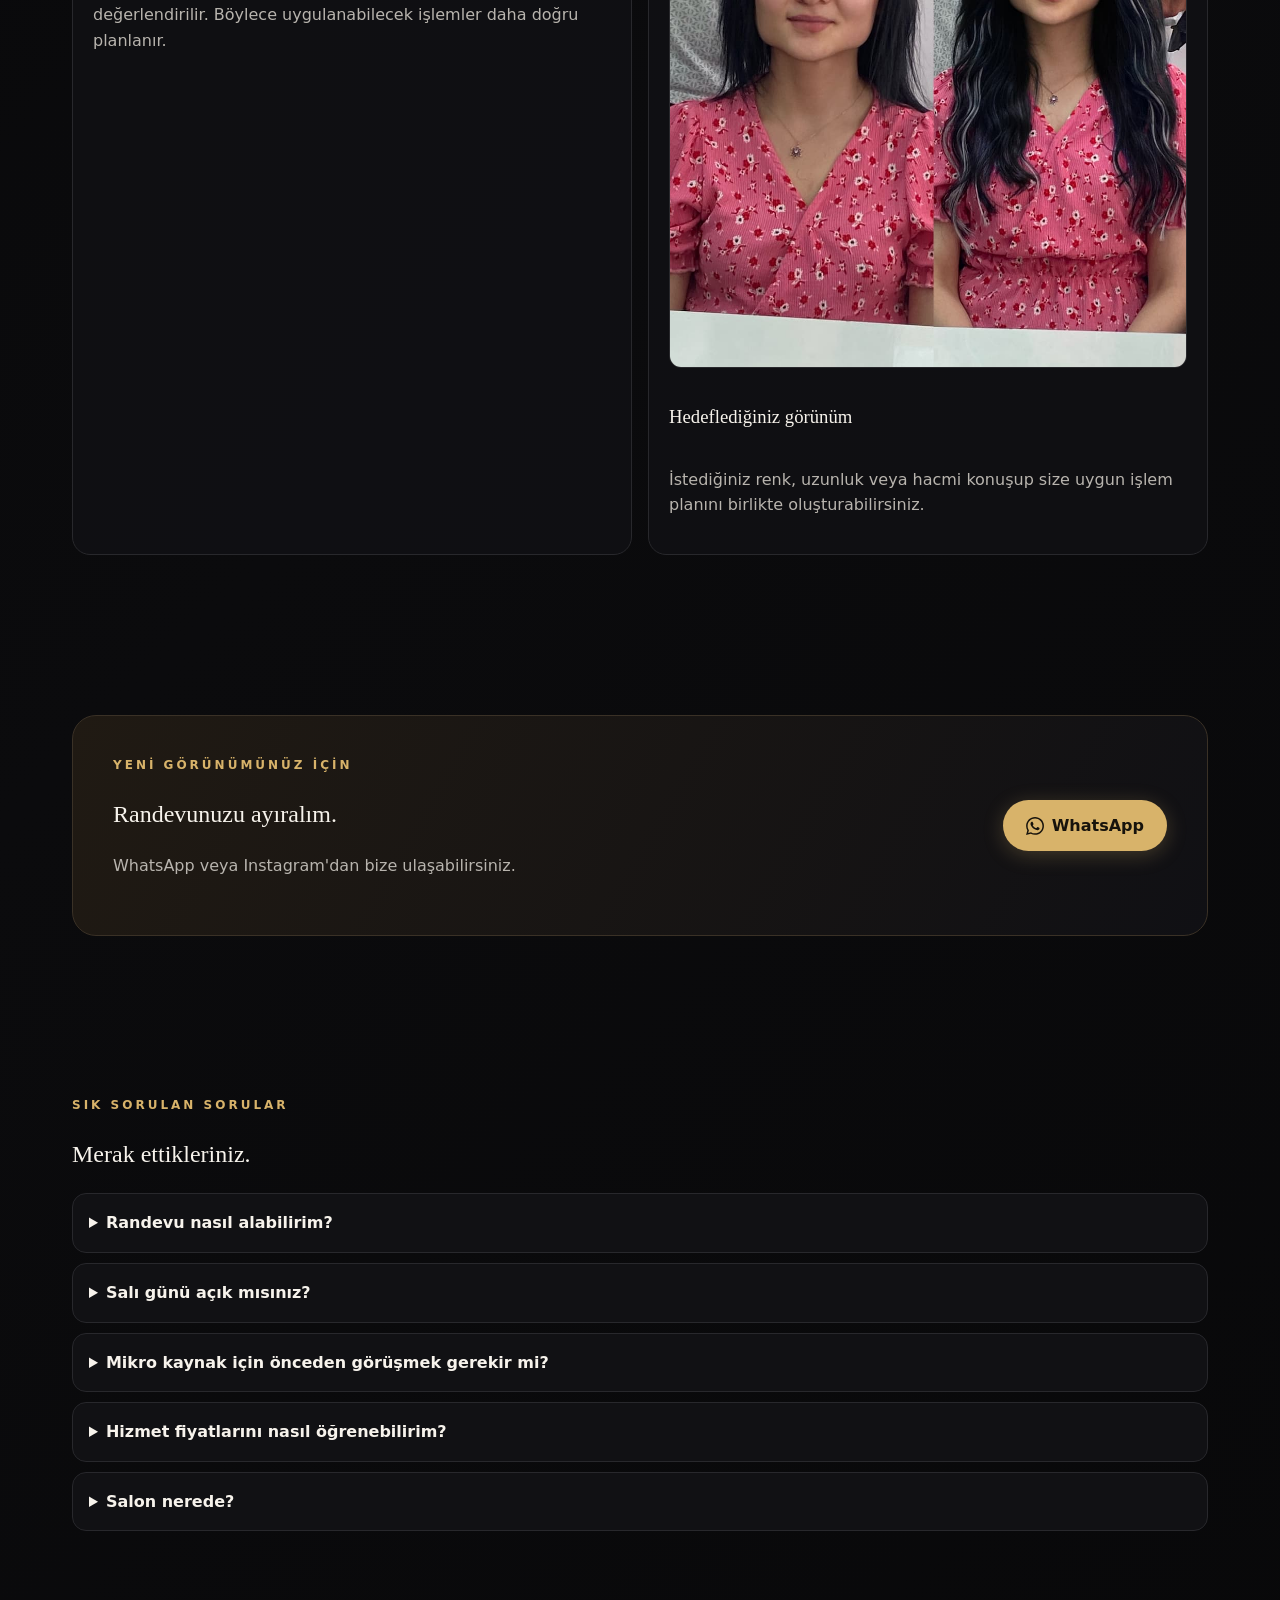
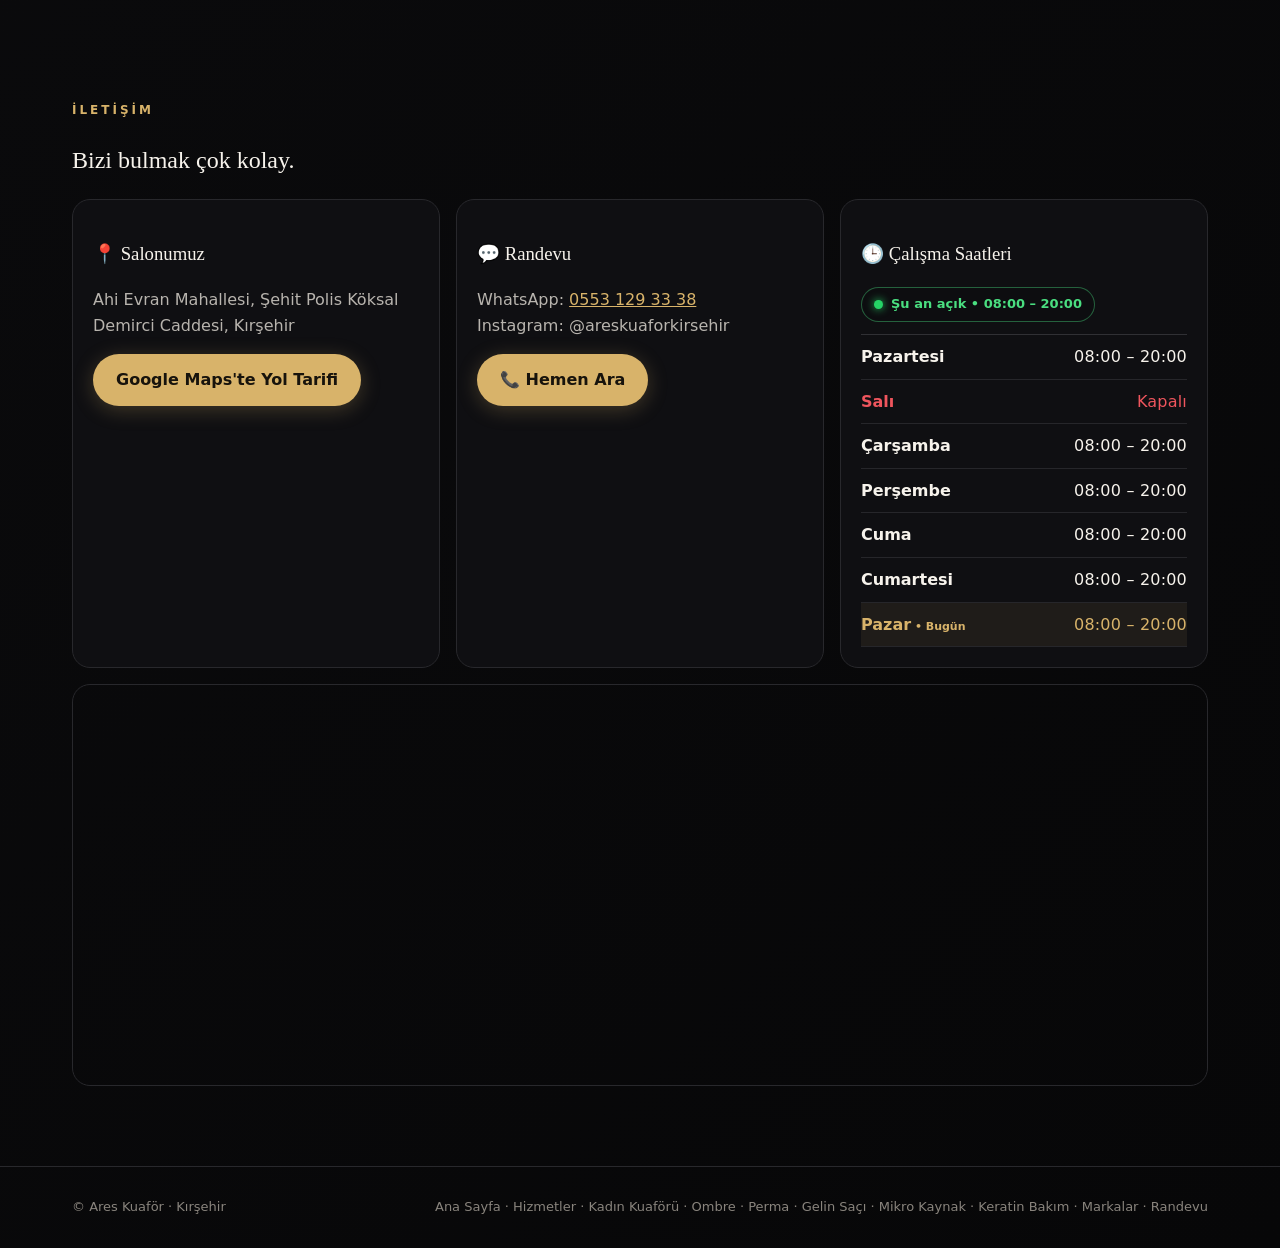
==== commit 7442002b: "Update index.html" ====
--- a/index.html
+++ b/index.html
@@ -365,7 +365,7 @@
         <p>İşleme başlamadan önce saçınızın mevcut durumu değerlendirilir. Böylece uygulanabilecek işlemler daha doğru planlanır.</p>
       </div>
       <div class="card">
-        <img src="/mikro-kaynak-oncesi" alt="Ares Kuaför Kırşehir sonrası saç görüntüsü" loading="lazy">
+        <img src="/mikro-kaynak-oncesi.jpg" alt="Ares Kuaför Kırşehir sonrası saç görüntüsü" loading="lazy">
         <h3>Hedeflediğiniz görünüm</h3>
         <p>İstediğiniz renk, uzunluk veya hacmi konuşup size uygun işlem planını birlikte oluşturabilirsiniz.</p>
       </div>
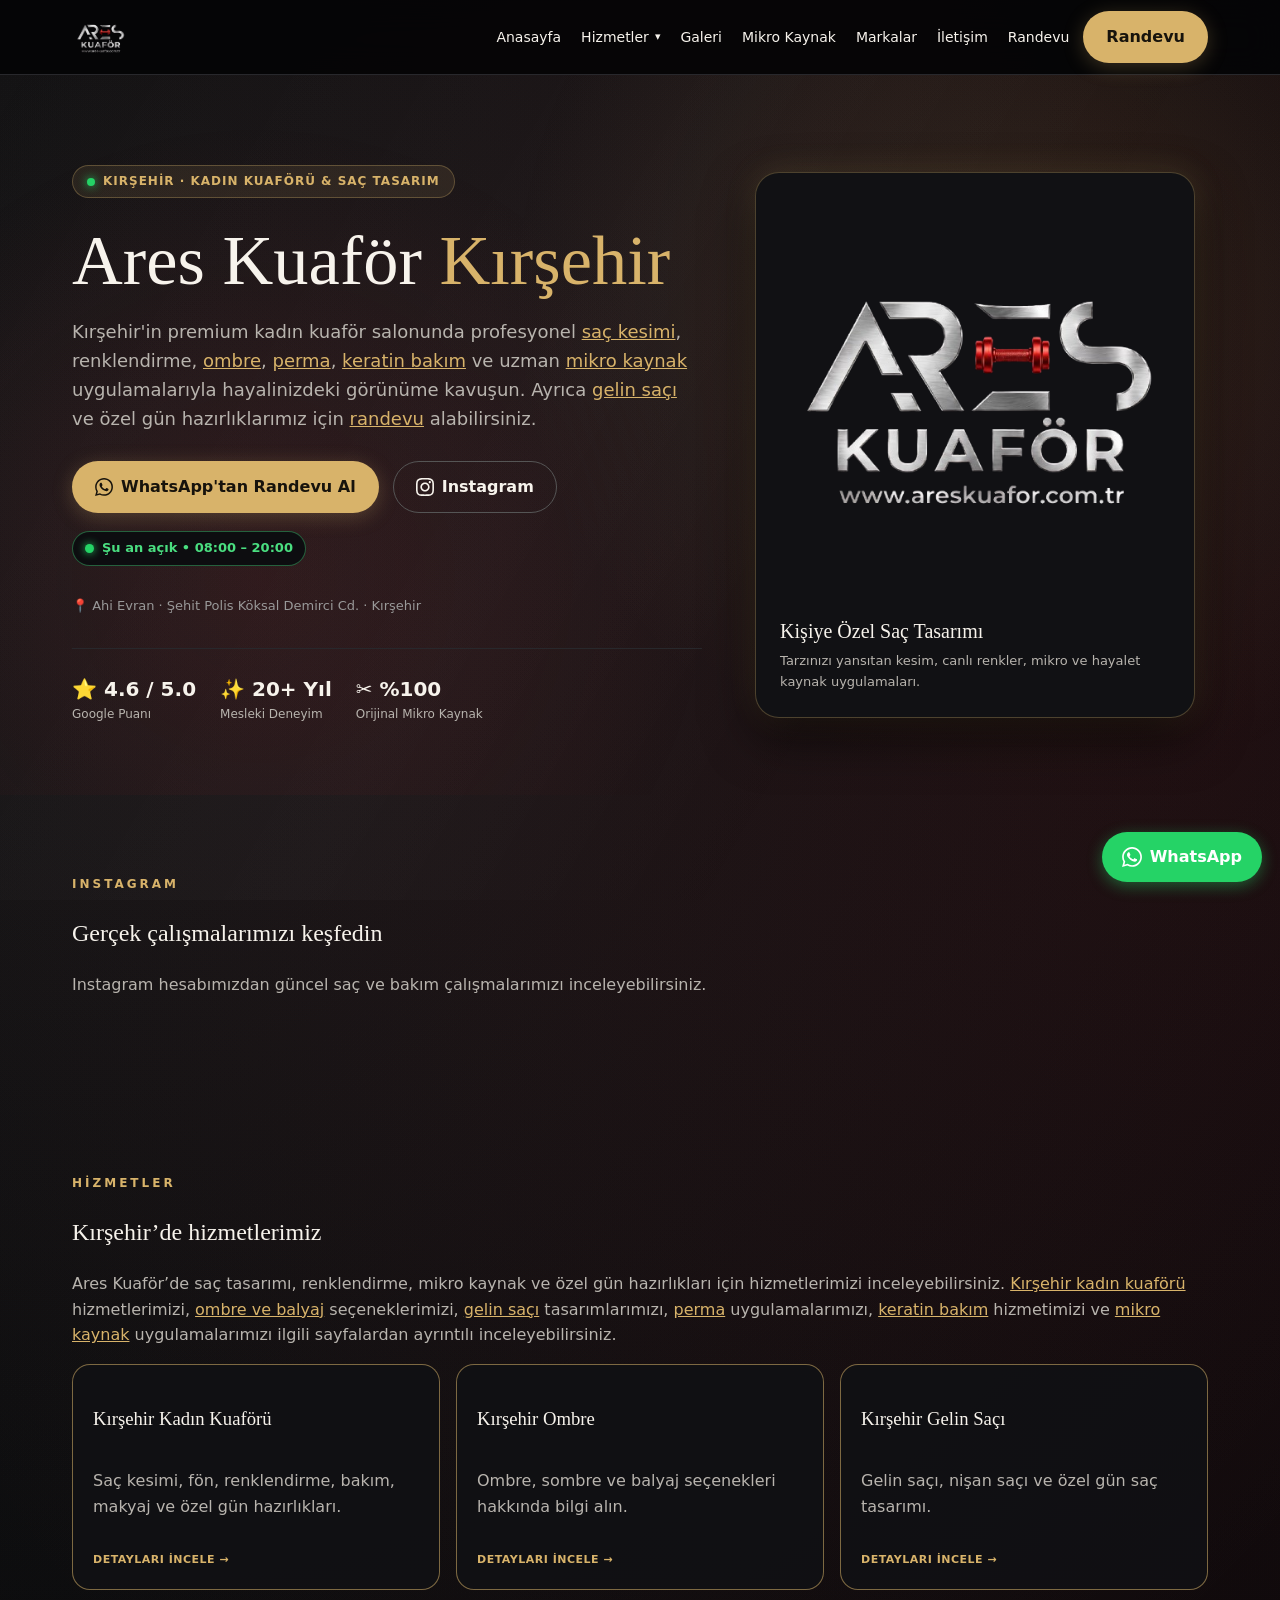
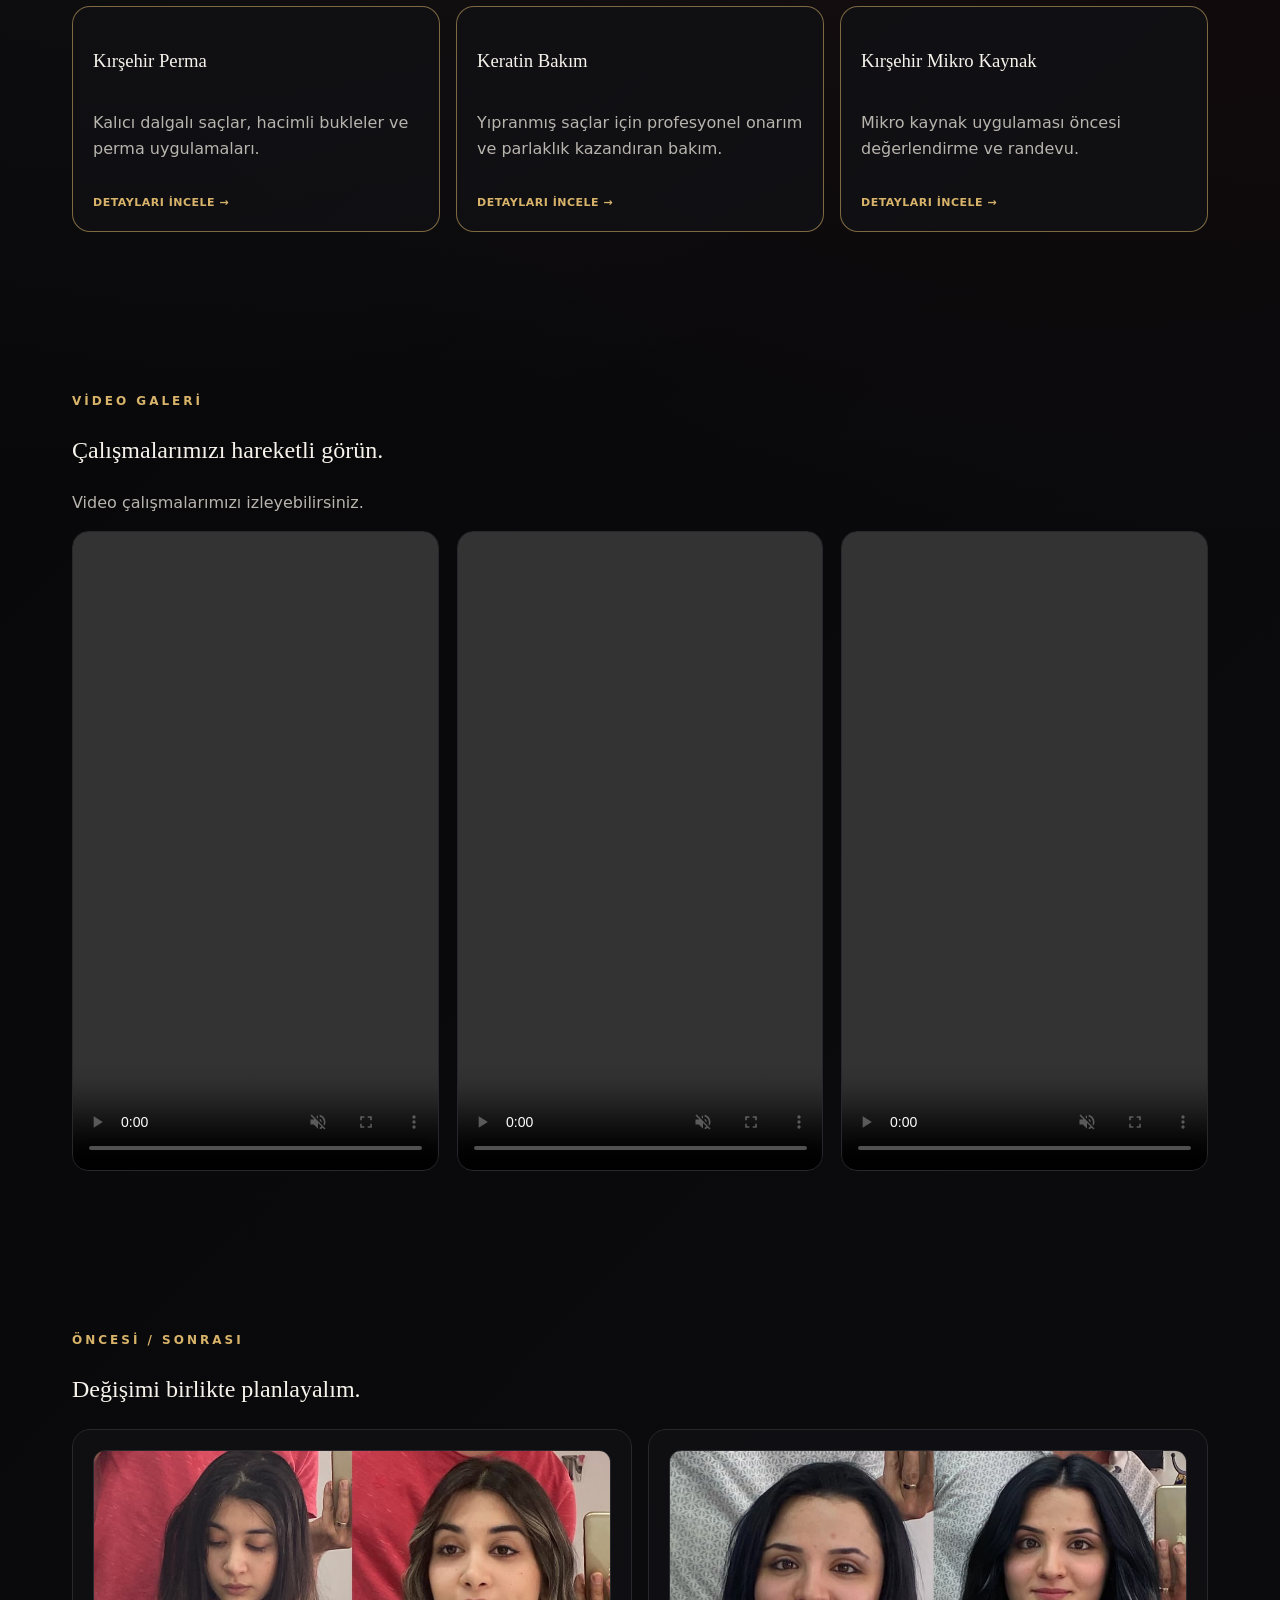
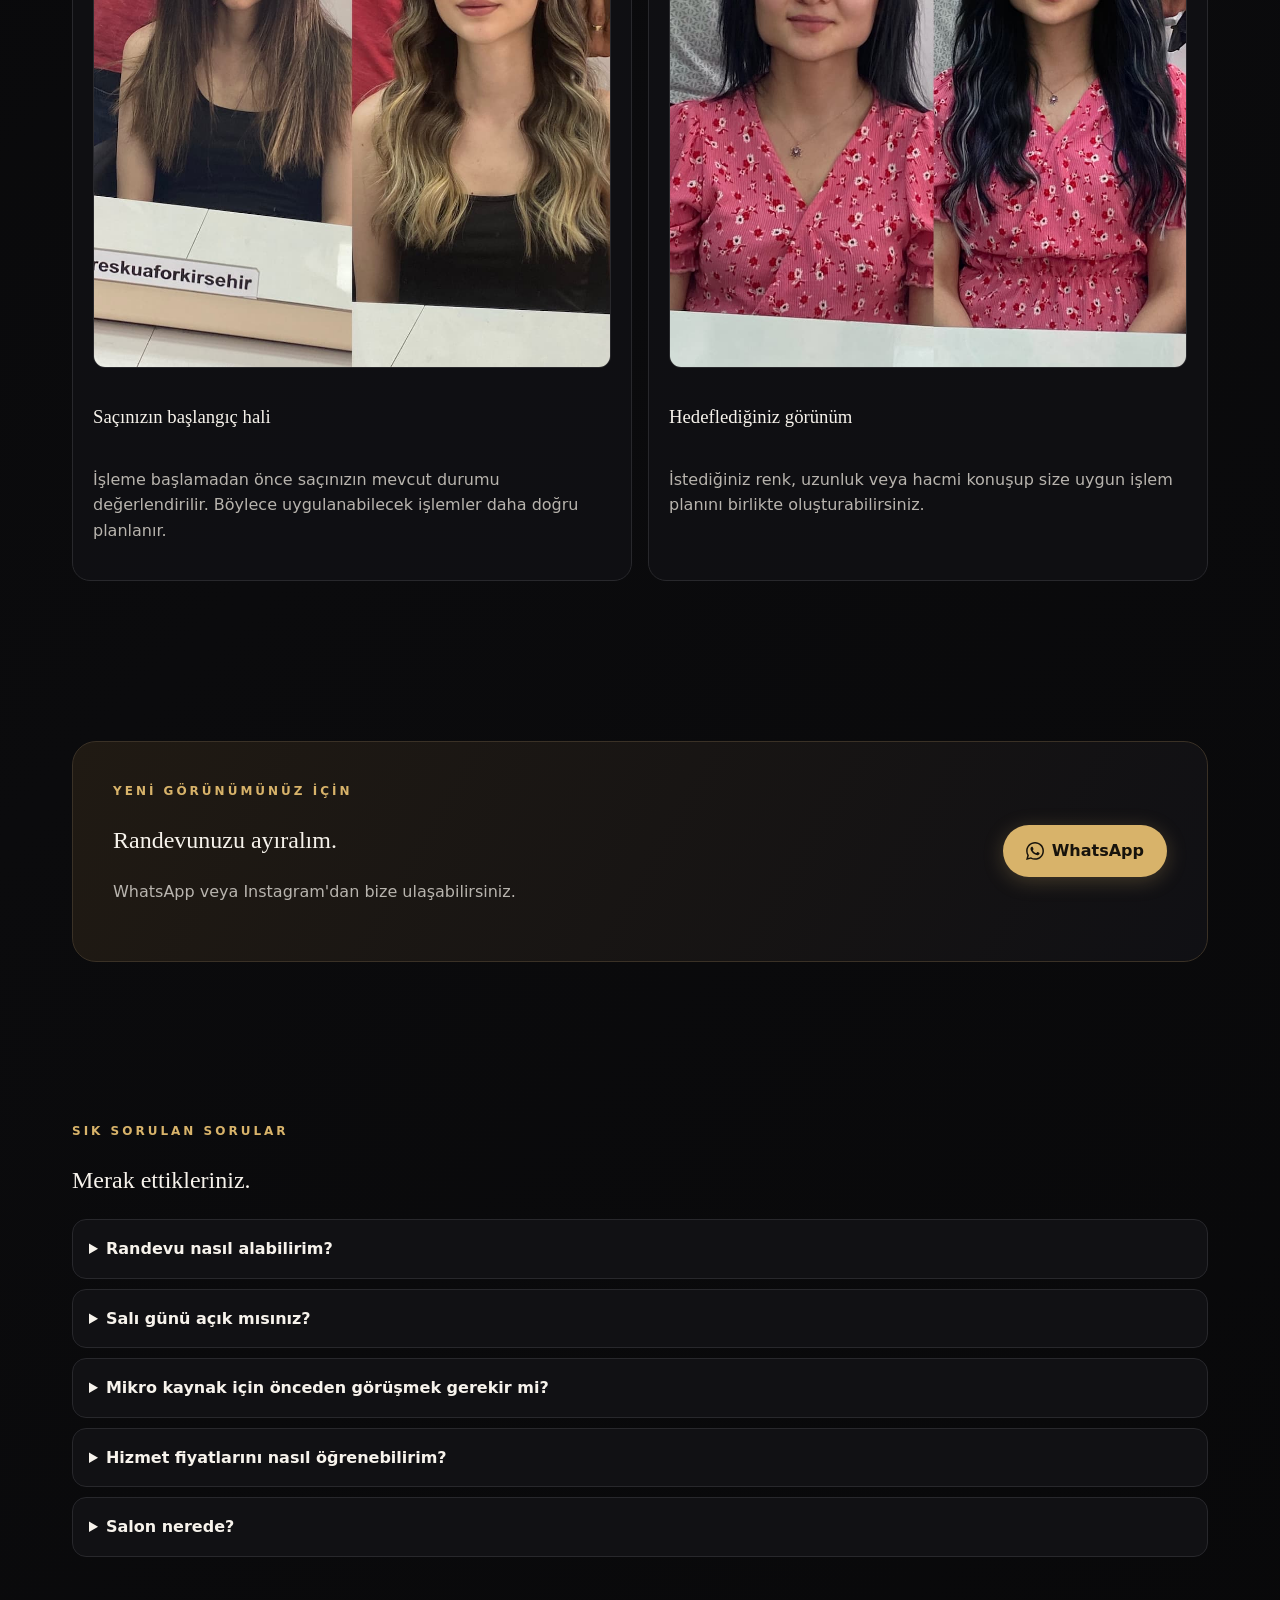
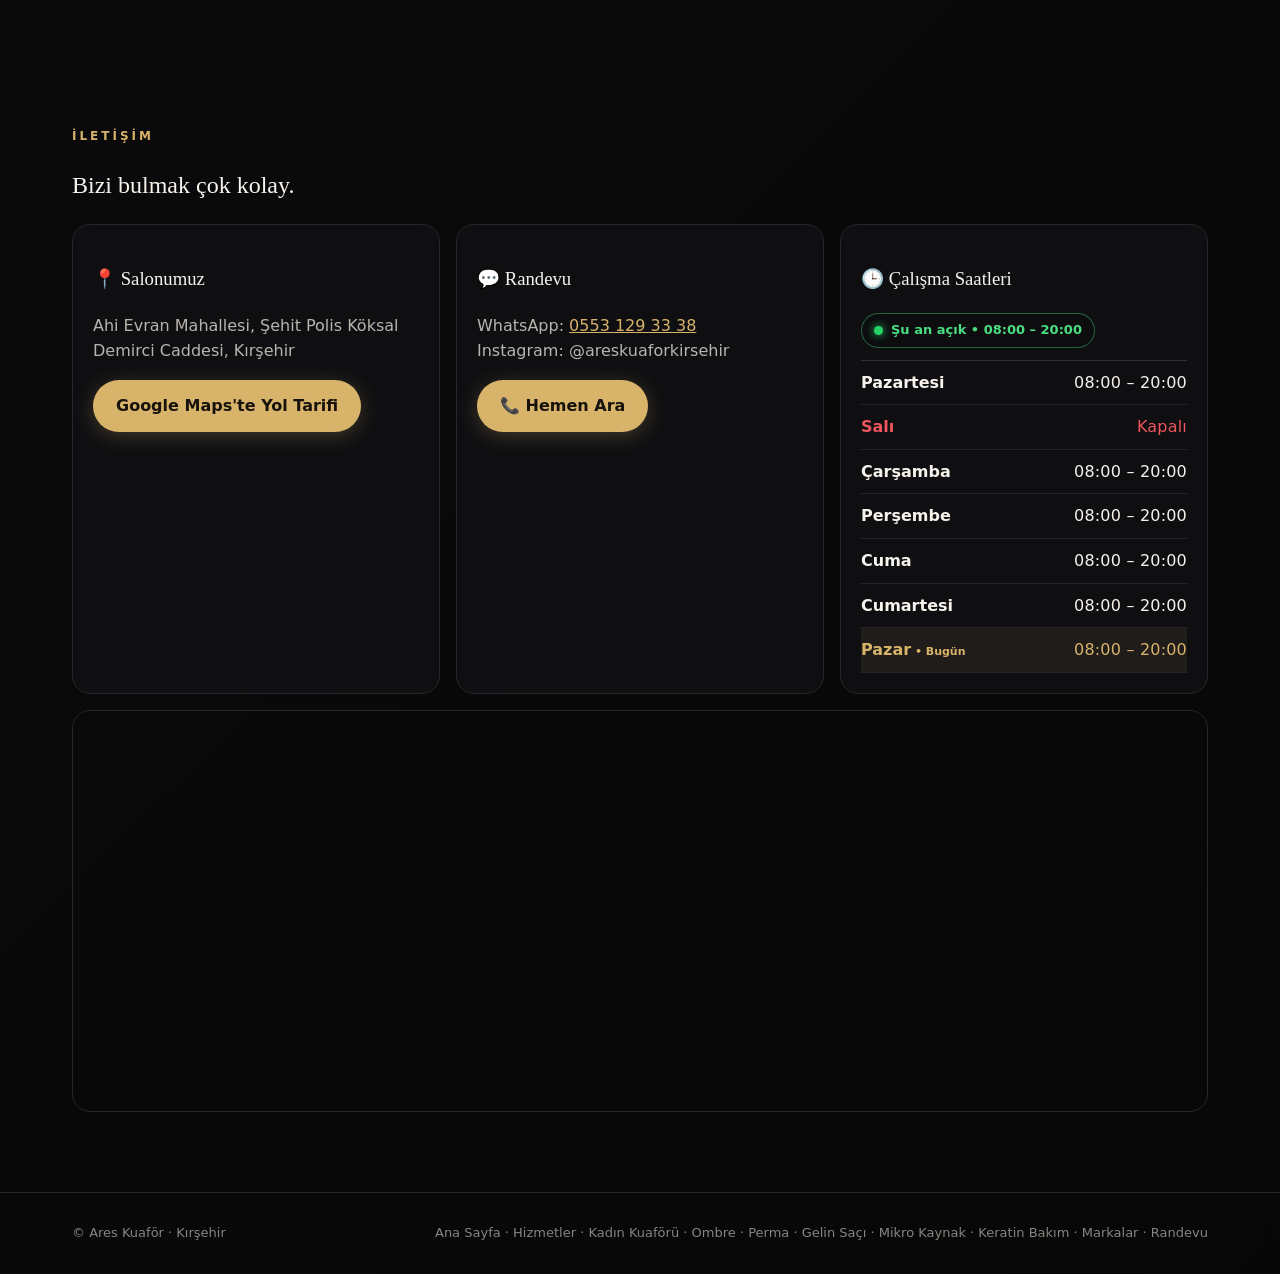
==== commit 9289e0fb: "Update index.html" ====
--- a/index.html
+++ b/index.html
@@ -360,7 +360,7 @@
     <h2>Değişimi birlikte planlayalım.</h2>
     <div class="before-note">
       <div class="card">
-        <img src="/ombreoncesisonrasi" alt="Ares Kuaför Kırşehir öncesi saç görüntüsü" loading="lazy">
+        <img src="/ombreoncesisonrasi.jpg" alt="Ares Kuaför Kırşehir öncesi saç görüntüsü" loading="lazy">
         <h3>Saçınızın başlangıç hali</h3>
         <p>İşleme başlamadan önce saçınızın mevcut durumu değerlendirilir. Böylece uygulanabilecek işlemler daha doğru planlanır.</p>
       </div>
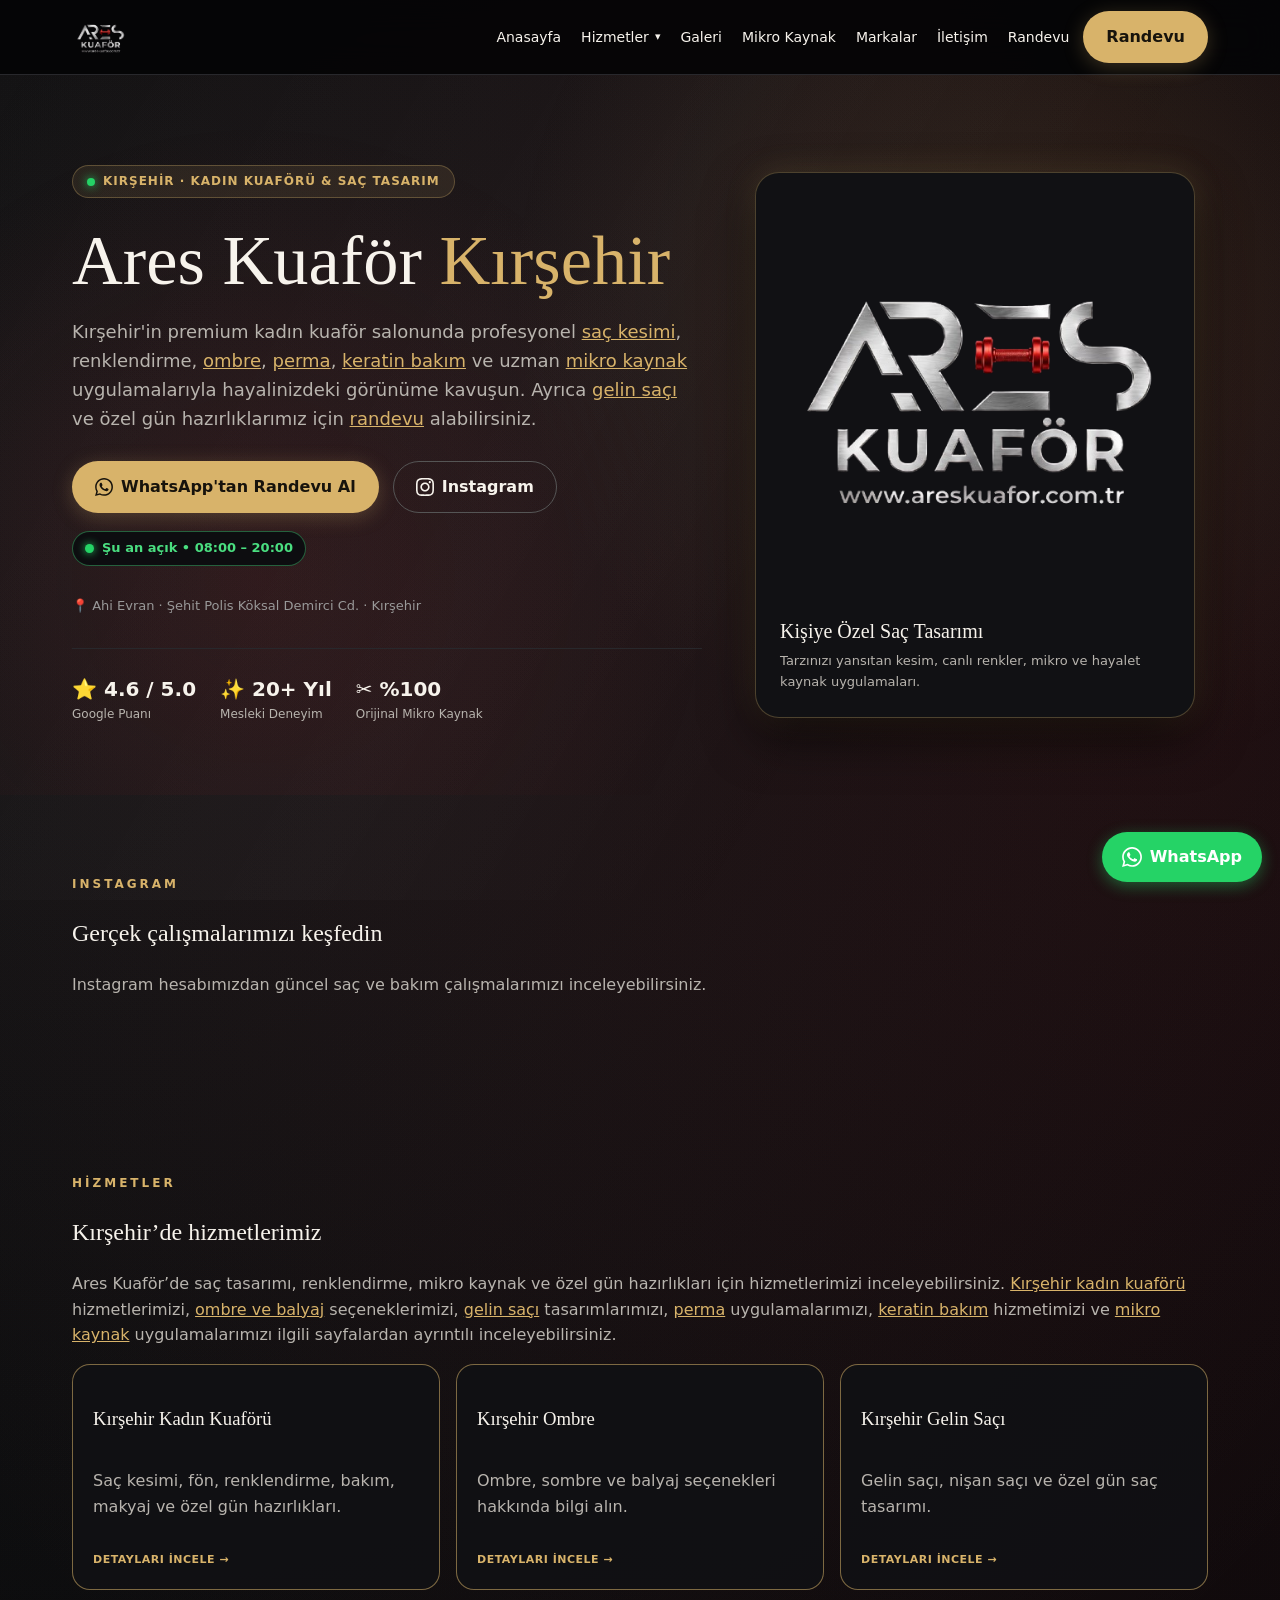
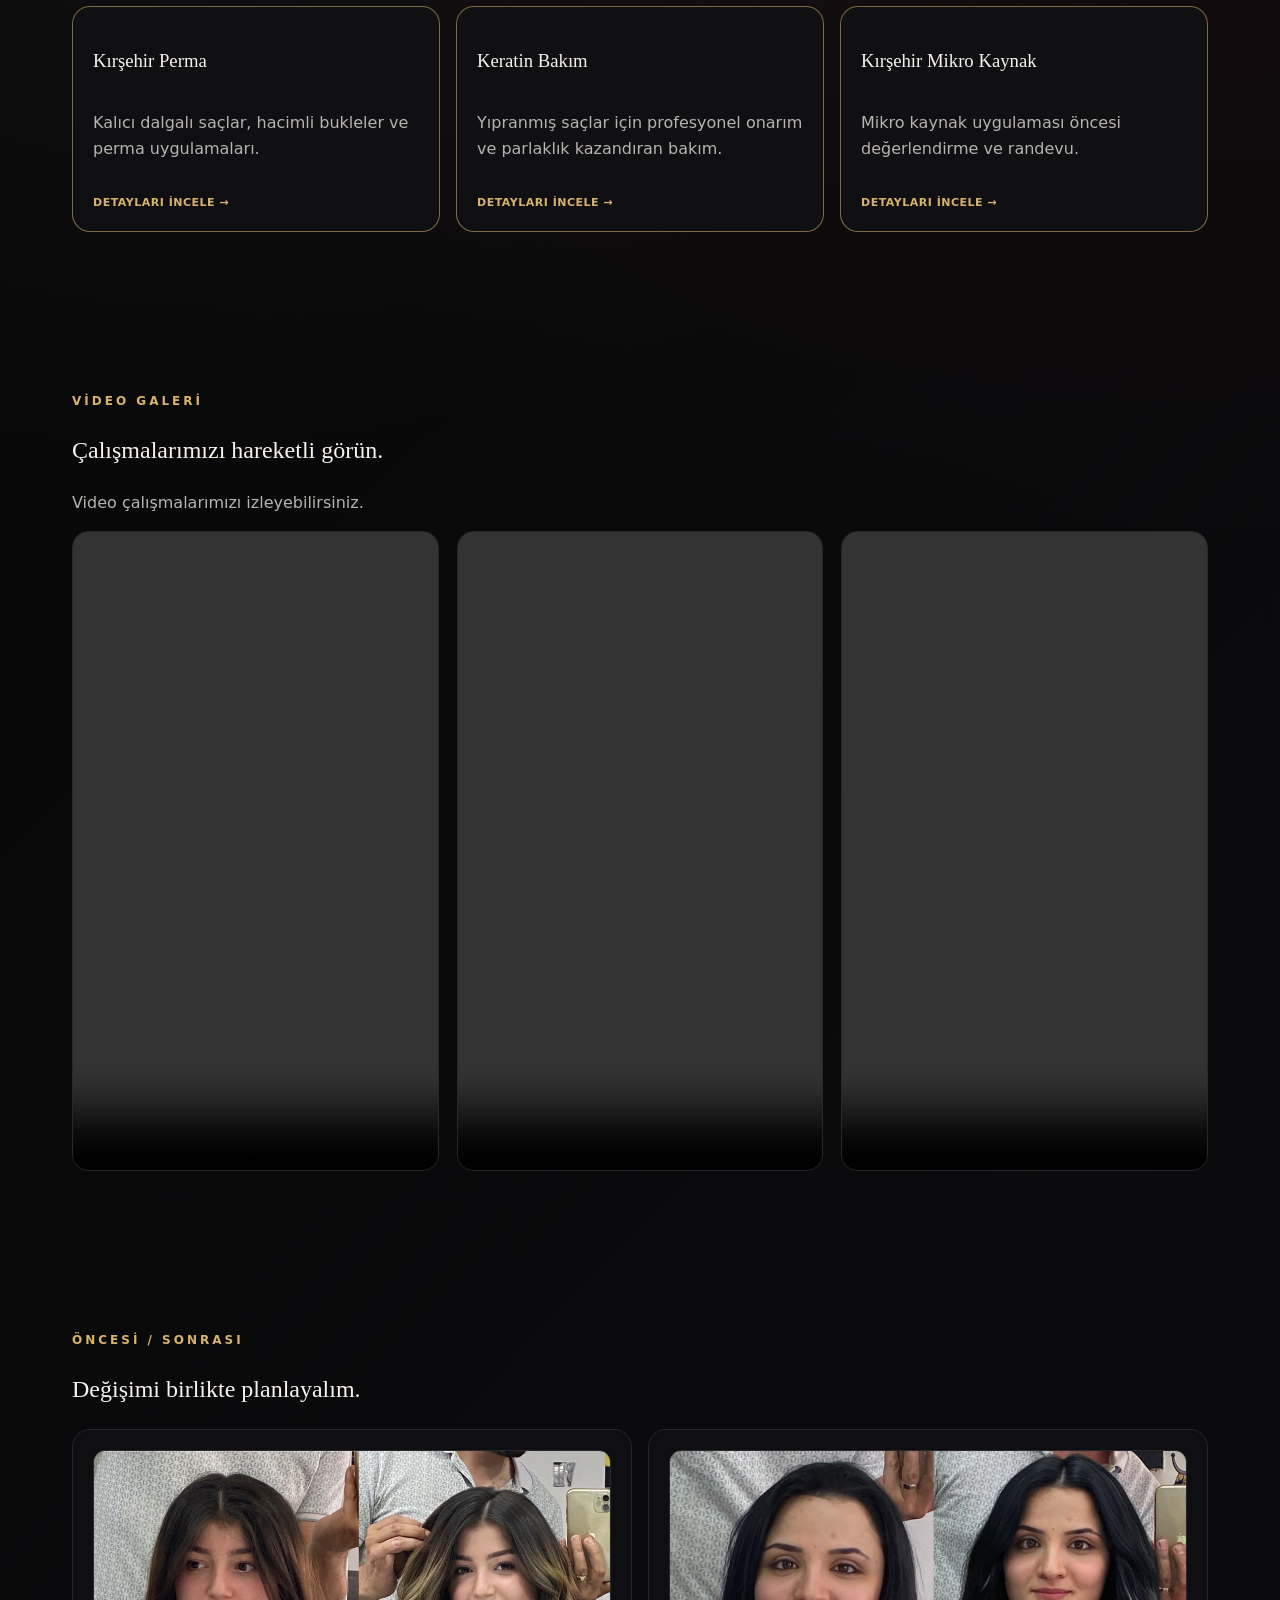
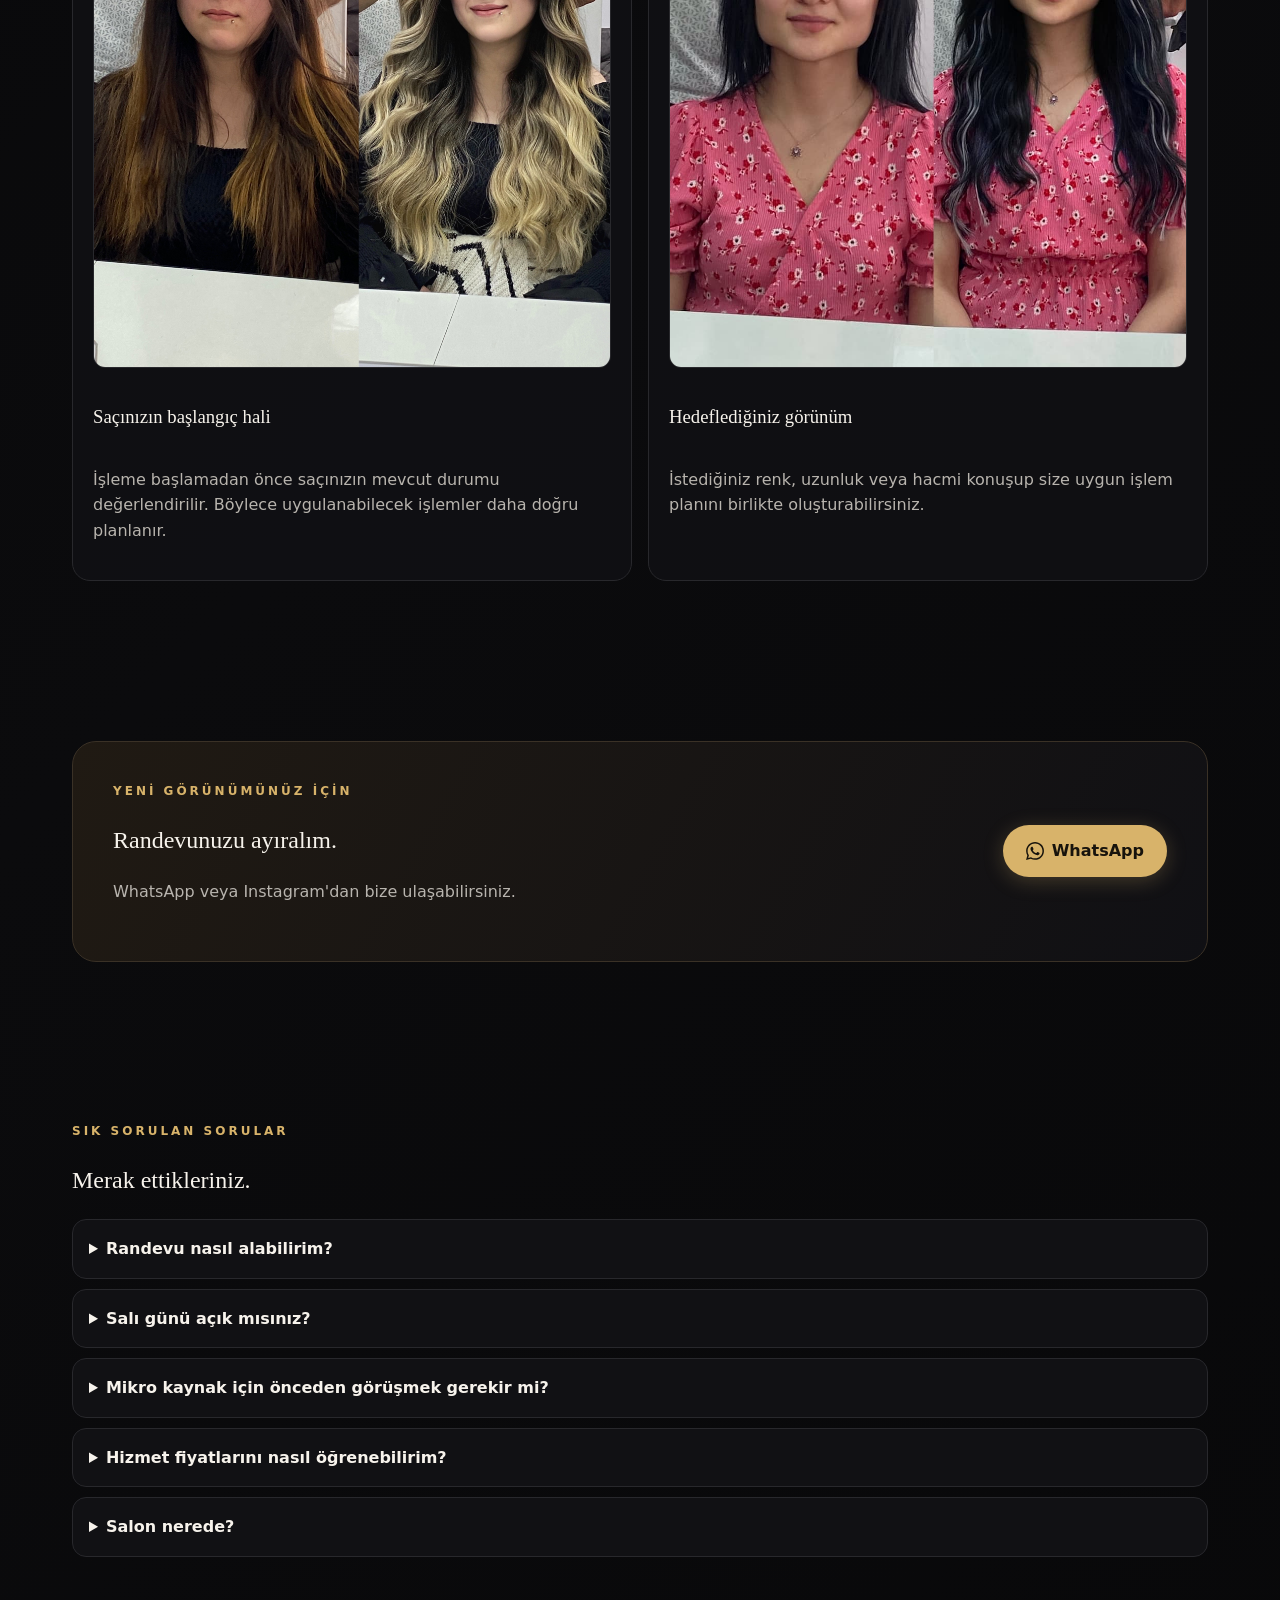
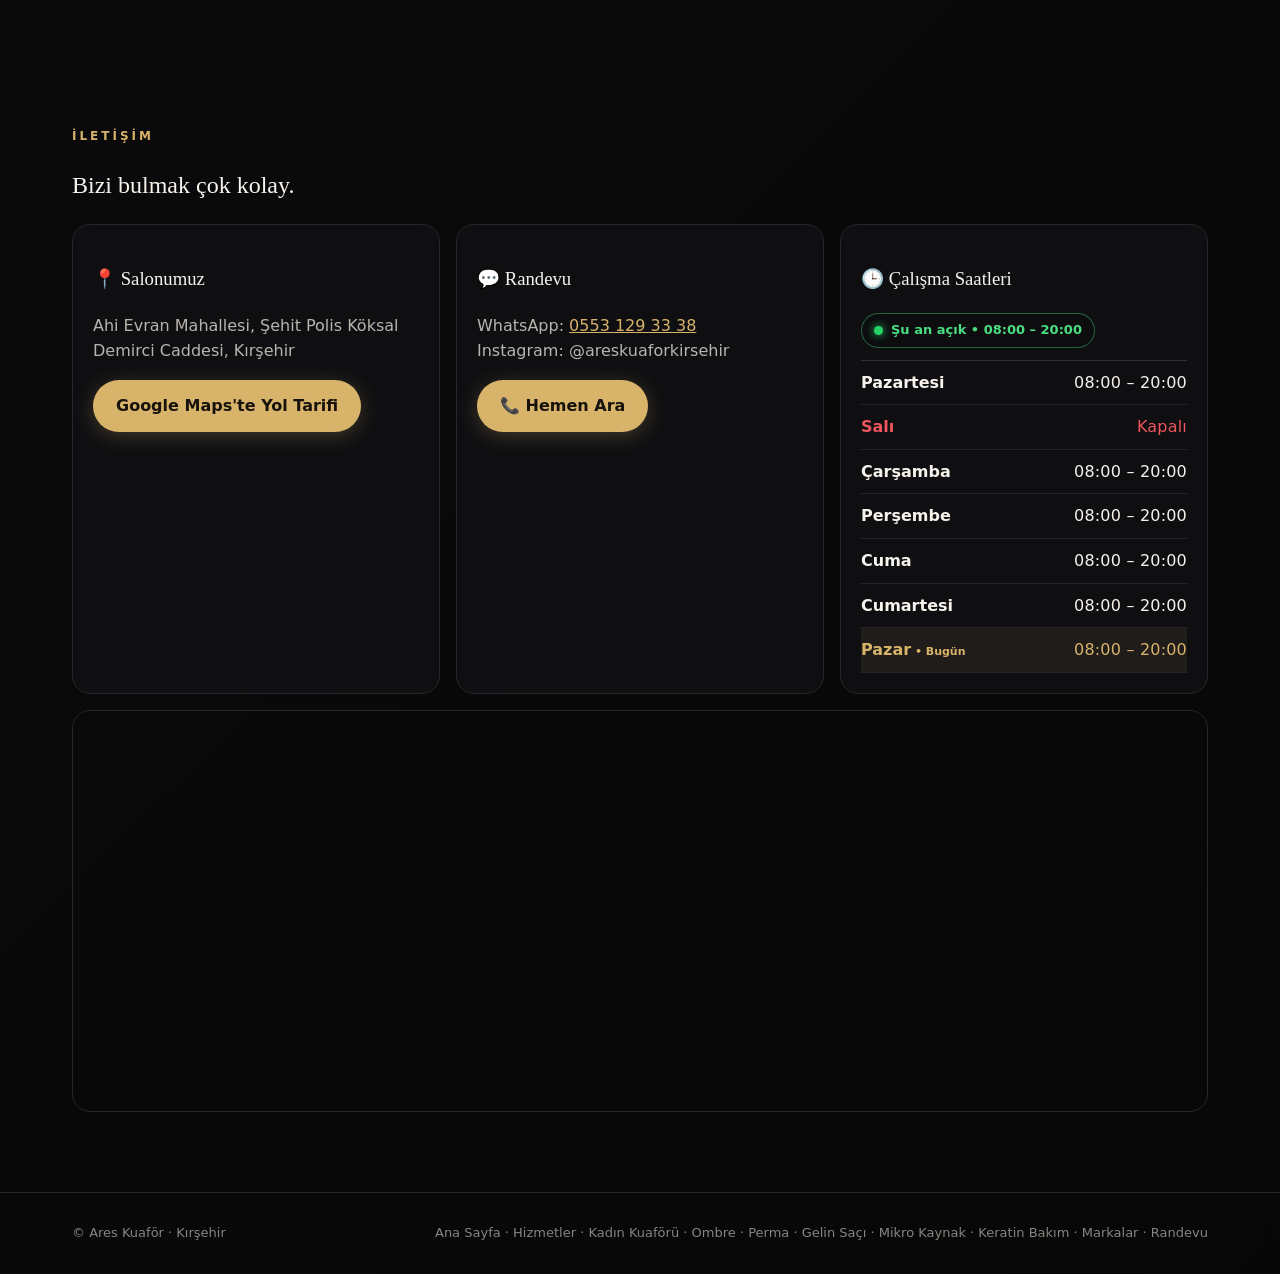
==== commit 544e15f9: "Update index.html" ====
--- a/index.html
+++ b/index.html
@@ -360,7 +360,7 @@
     <h2>Değişimi birlikte planlayalım.</h2>
     <div class="before-note">
       <div class="card">
-        <img src="/ombreoncesisonrasi.jpg" alt="Ares Kuaför Kırşehir öncesi saç görüntüsü" loading="lazy">
+        <img src="/ombreoncesisonrasi.JPG" alt="Ares Kuaför Kırşehir öncesi saç görüntüsü" loading="lazy">
         <h3>Saçınızın başlangıç hali</h3>
         <p>İşleme başlamadan önce saçınızın mevcut durumu değerlendirilir. Böylece uygulanabilecek işlemler daha doğru planlanır.</p>
       </div>
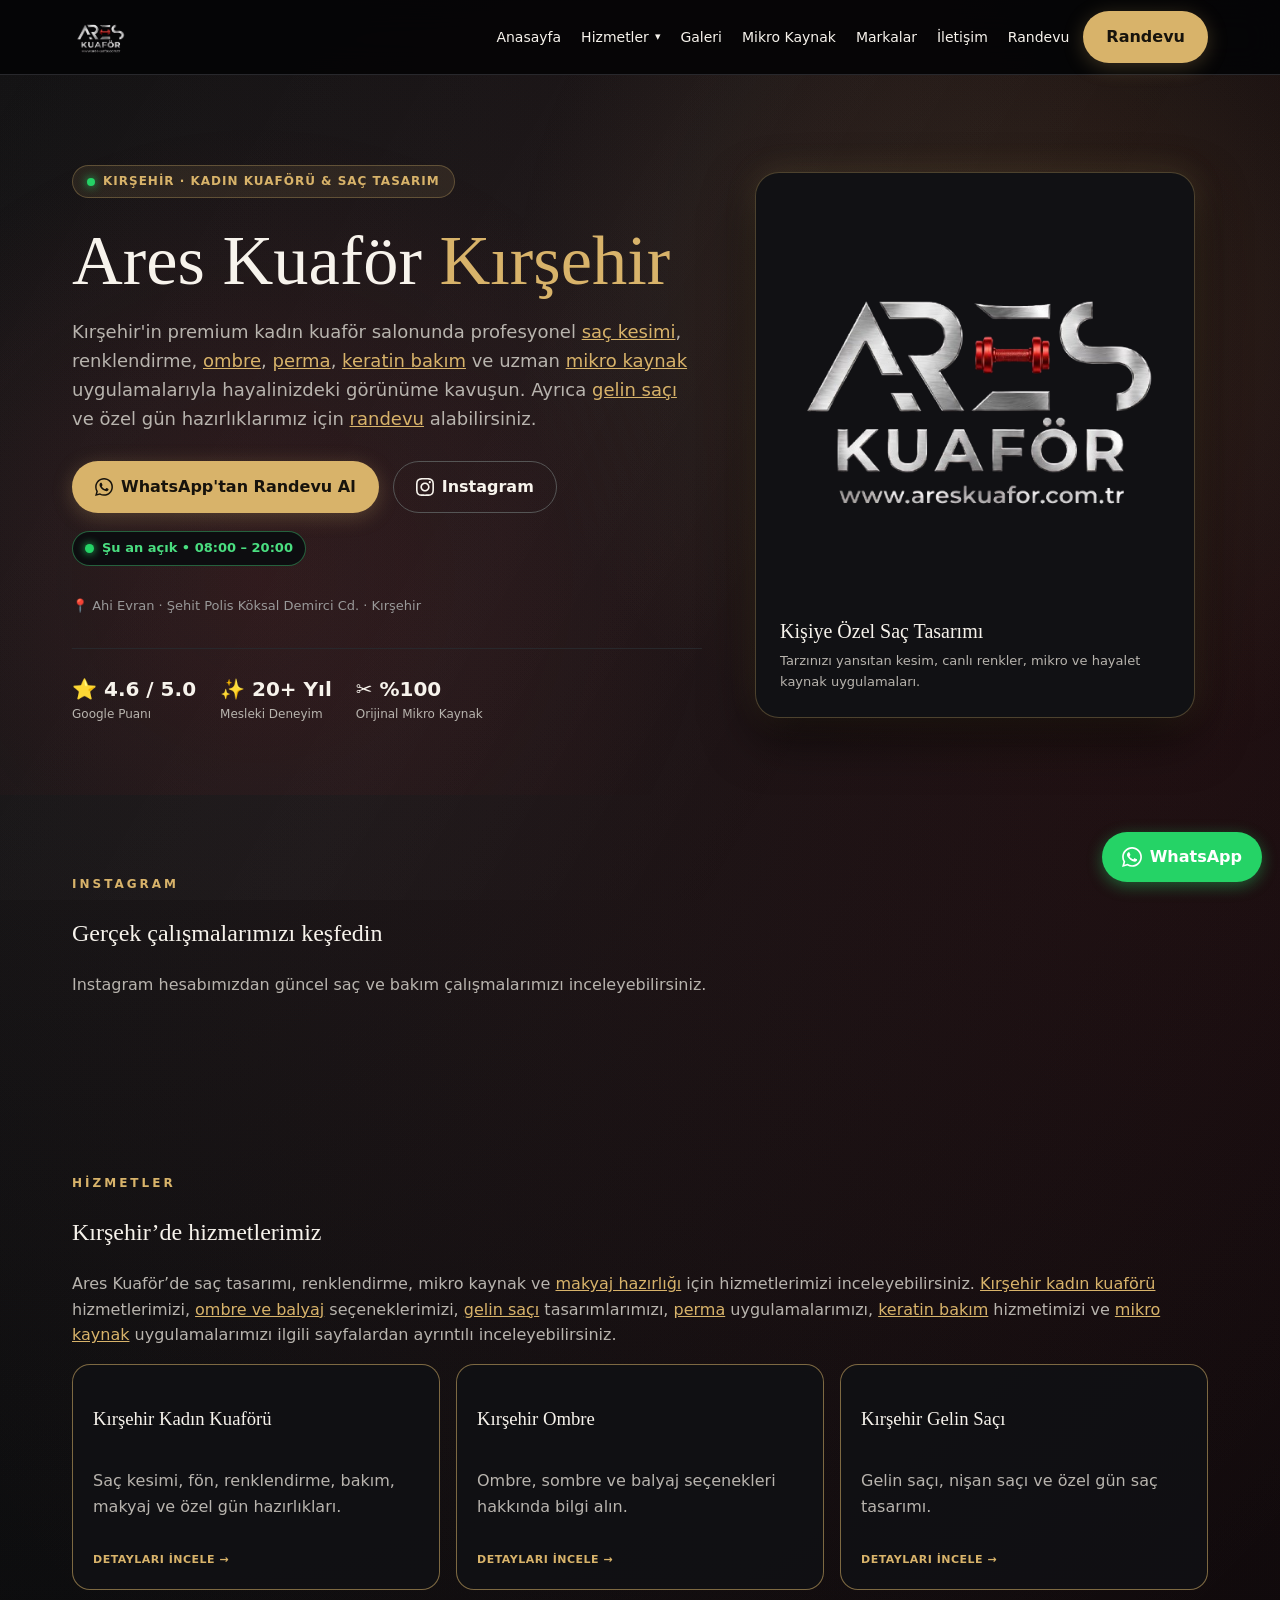
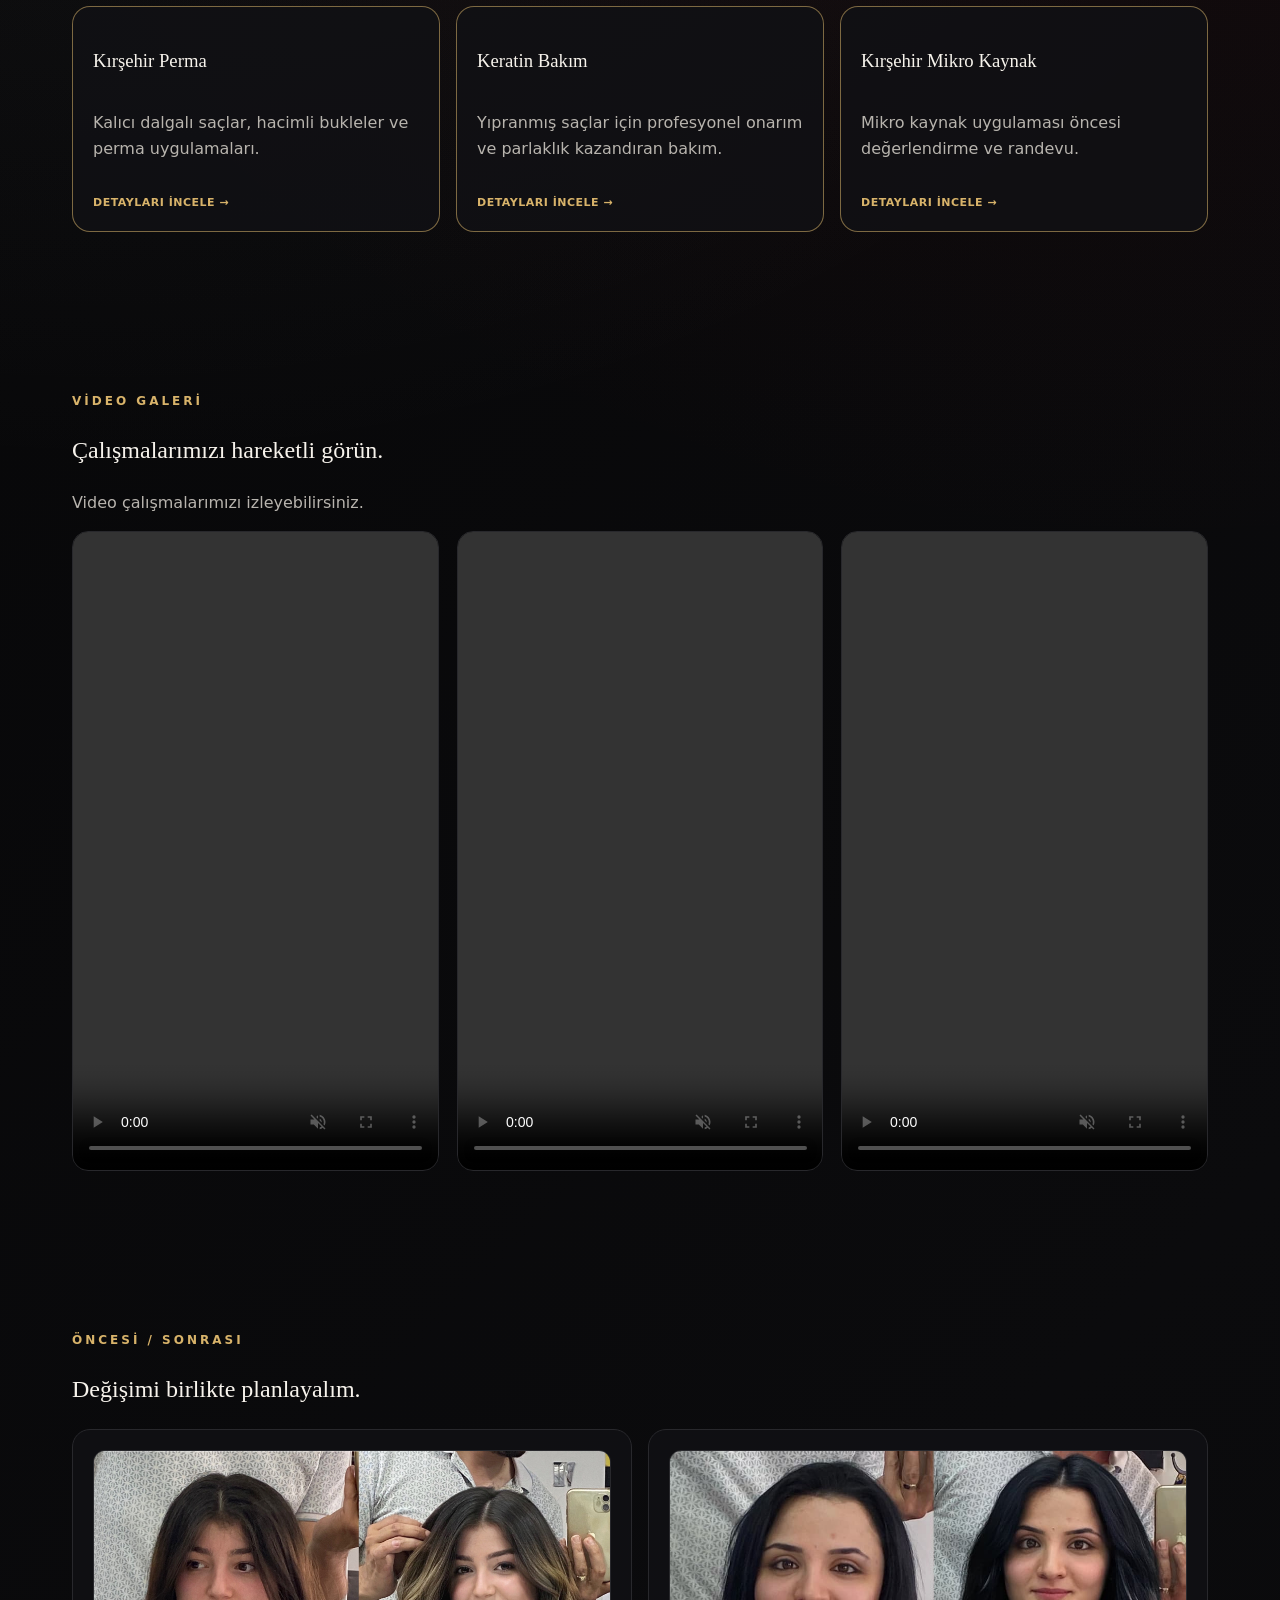
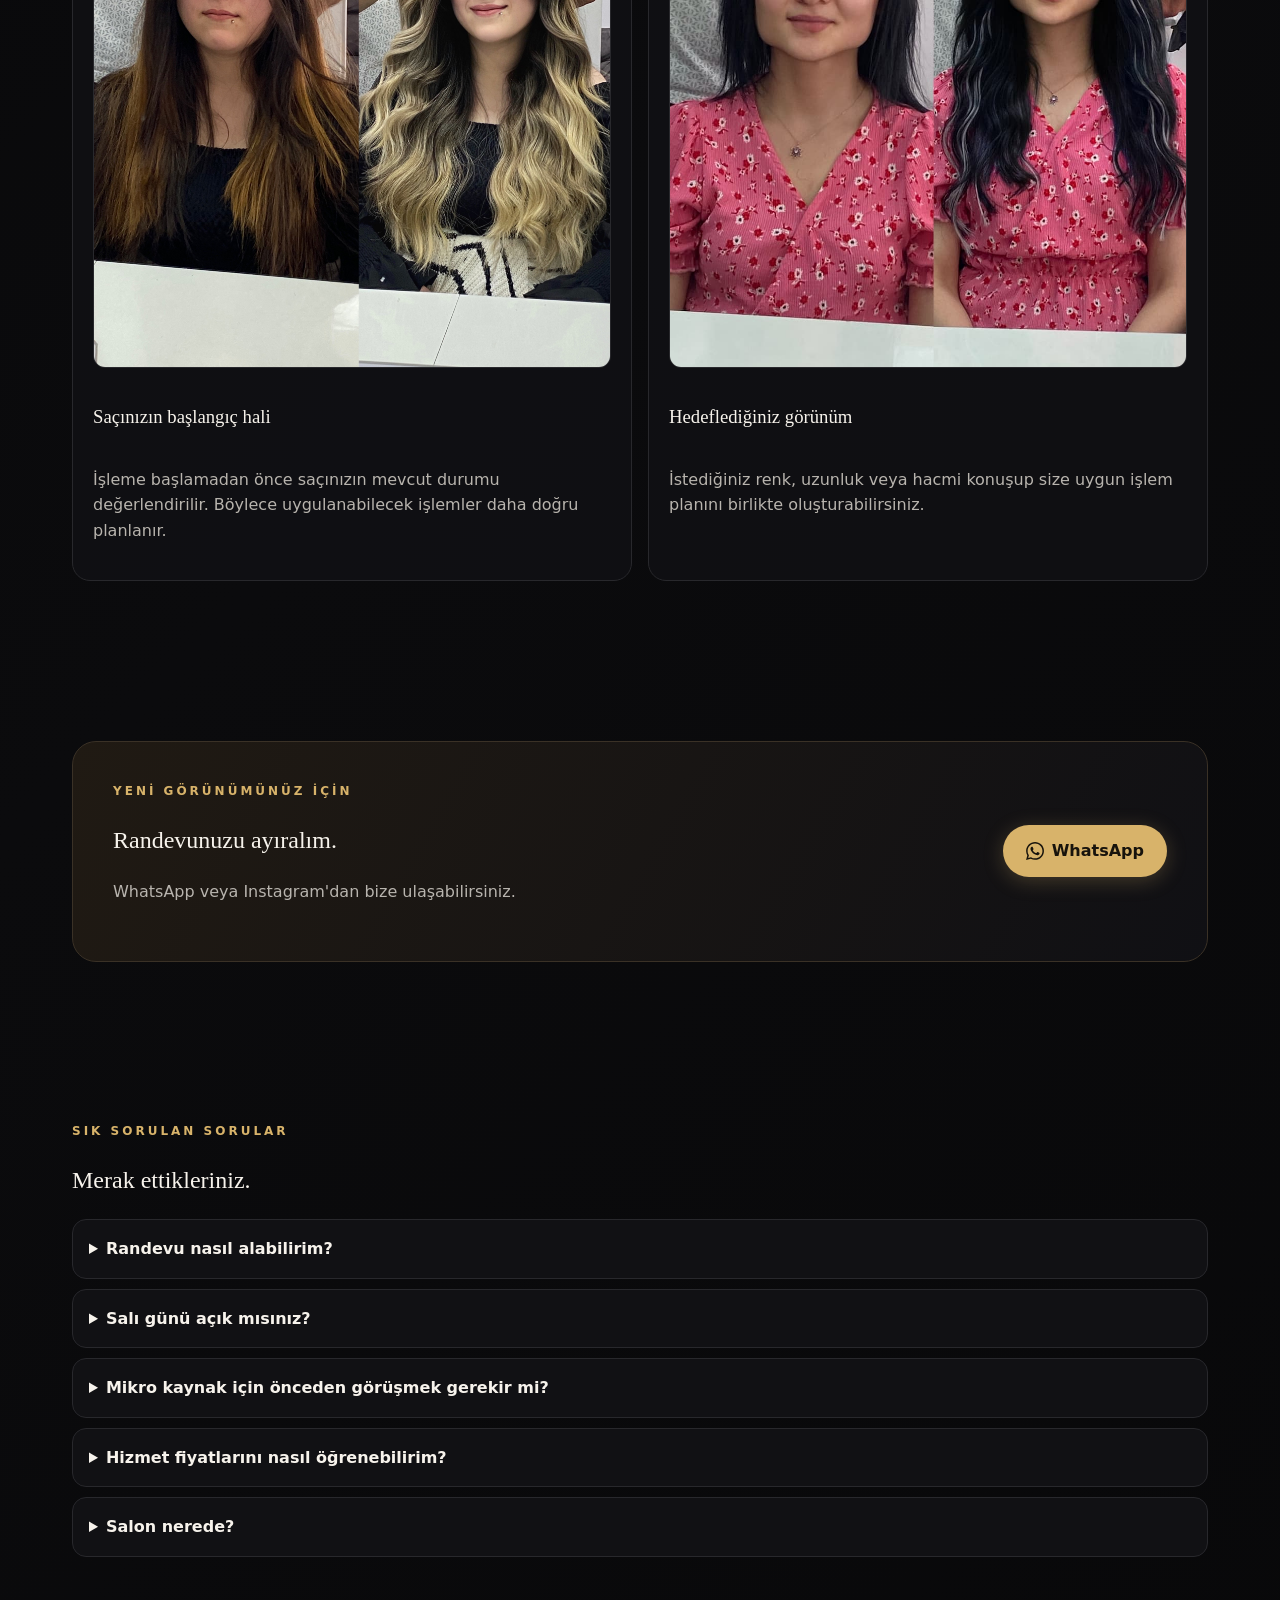
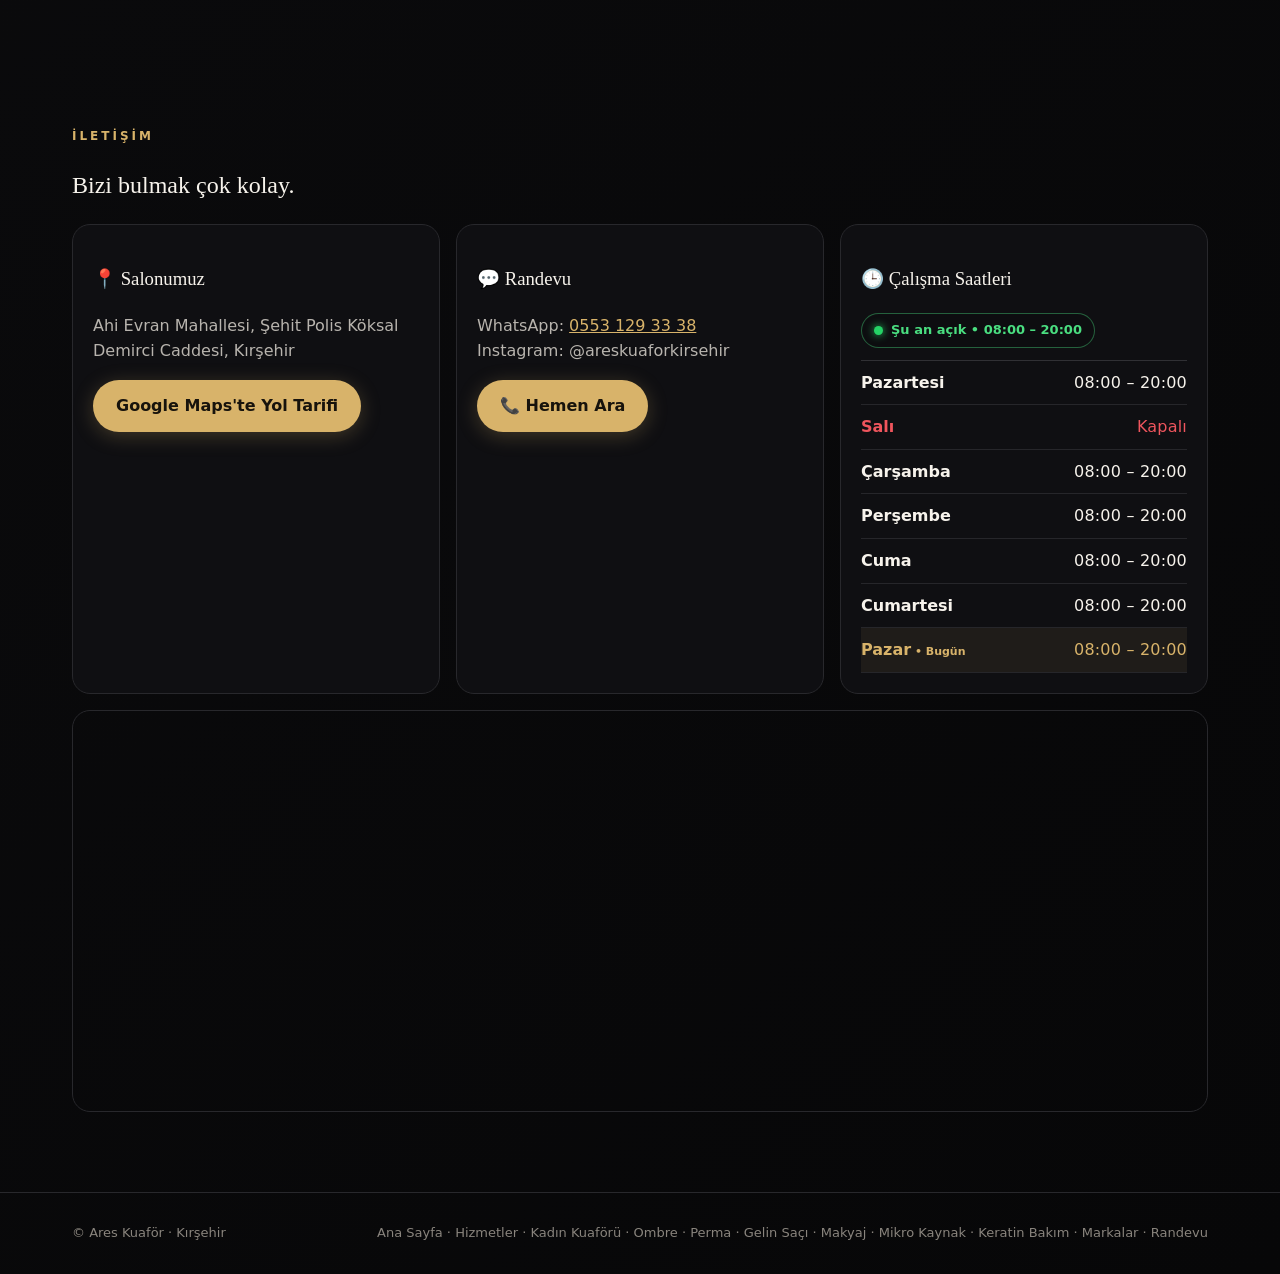
==== commit 4b4ffe79: "Update index.html" ====
--- a/index.html
+++ b/index.html
@@ -328,7 +328,7 @@
   <div class="wrap">
     <div class="kicker" style="color:var(--gold);font-size:12px;letter-spacing:3px;text-transform:uppercase;font-weight:800">Hizmetler</div>
     <h2>Kırşehir’de hizmetlerimiz</h2>
-    <p>Ares Kuaför’de saç tasarımı, renklendirme, mikro kaynak ve özel gün hazırlıkları için hizmetlerimizi inceleyebilirsiniz. <a href="/kadin-kuaforu.html" style="color:var(--gold);text-decoration:underline;">Kırşehir kadın kuaförü</a> hizmetlerimizi, <a href="/ombre.html" style="color:var(--gold);text-decoration:underline;">ombre ve balyaj</a> seçeneklerimizi, <a href="/gelin-saci.html" style="color:var(--gold);text-decoration:underline;">gelin saçı</a> tasarımlarımızı, <a href="/perma.html" style="color:var(--gold);text-decoration:underline;">perma</a> uygulamalarımızı, <a href="/keratinbakim.html" style="color:var(--gold);text-decoration:underline;">keratin bakım</a> hizmetimizi ve <a href="/mikro-kaynak.html" style="color:var(--gold);text-decoration:underline;">mikro kaynak</a> uygulamalarımızı ilgili sayfalardan ayrıntılı inceleyebilirsiniz.</p>
+    <p>Ares Kuaför’de saç tasarımı, renklendirme, mikro kaynak ve <a href="/makyaj.html" style="color:var(--gold);text-decoration:underline;">makyaj hazırlığı</a> için hizmetlerimizi inceleyebilirsiniz. <a href="/kadin-kuaforu.html" style="color:var(--gold);text-decoration:underline;">Kırşehir kadın kuaförü</a> hizmetlerimizi, <a href="/ombre.html" style="color:var(--gold);text-decoration:underline;">ombre ve balyaj</a> seçeneklerimizi, <a href="/gelin-saci.html" style="color:var(--gold);text-decoration:underline;">gelin saçı</a> tasarımlarımızı, <a href="/perma.html" style="color:var(--gold);text-decoration:underline;">perma</a> uygulamalarımızı, <a href="/keratinbakim.html" style="color:var(--gold);text-decoration:underline;">keratin bakım</a> hizmetimizi ve <a href="/mikro-kaynak.html" style="color:var(--gold);text-decoration:underline;">mikro kaynak</a> uygulamalarımızı ilgili sayfalardan ayrıntılı inceleyebilirsiniz.</p>
     <div class="grid3">
       <a class="card service-card" href="/kadin-kuaforu.html"><h3>Kırşehir Kadın Kuaförü</h3><p>Saç kesimi, fön, renklendirme, bakım, makyaj ve özel gün hazırlıkları.</p></a>
       <a class="card service-card" href="/ombre.html"><h3>Kırşehir Ombre</h3><p>Ombre, sombre ve balyaj seçenekleri hakkında bilgi alın.</p></a>
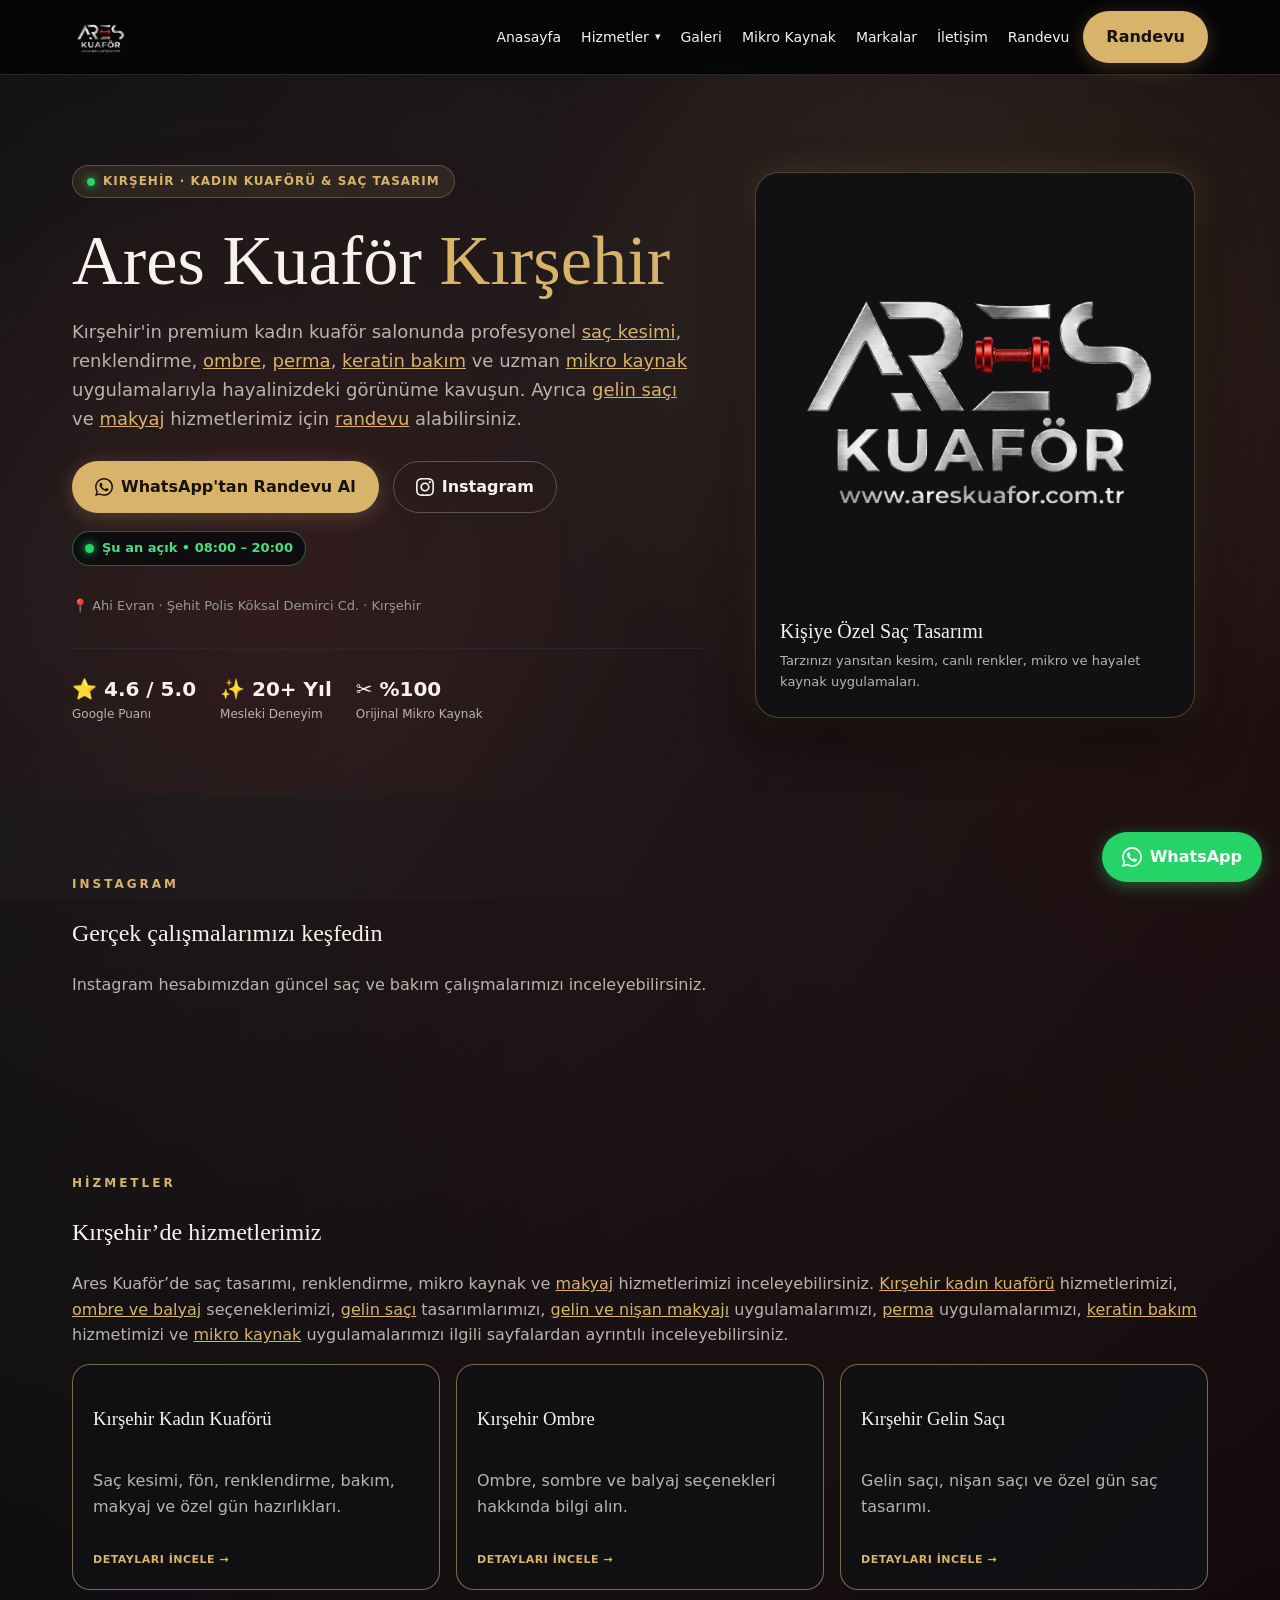
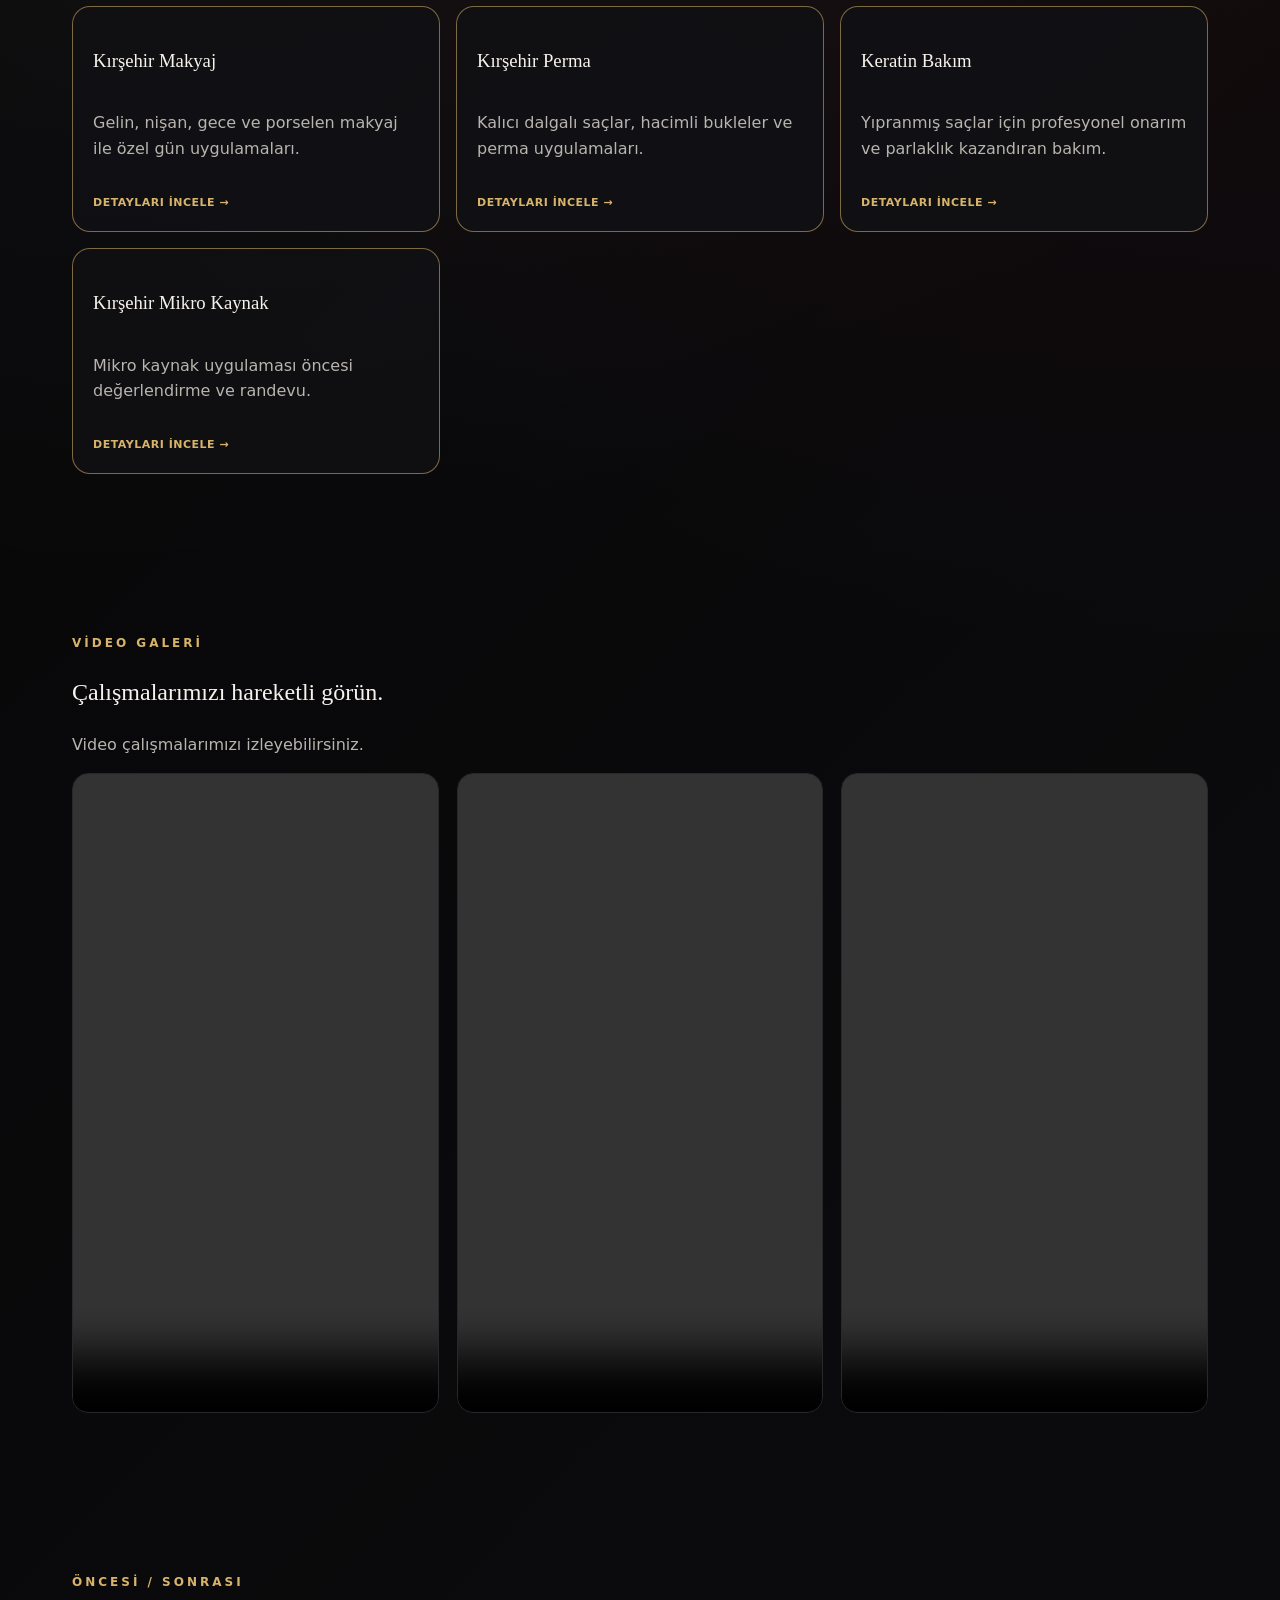
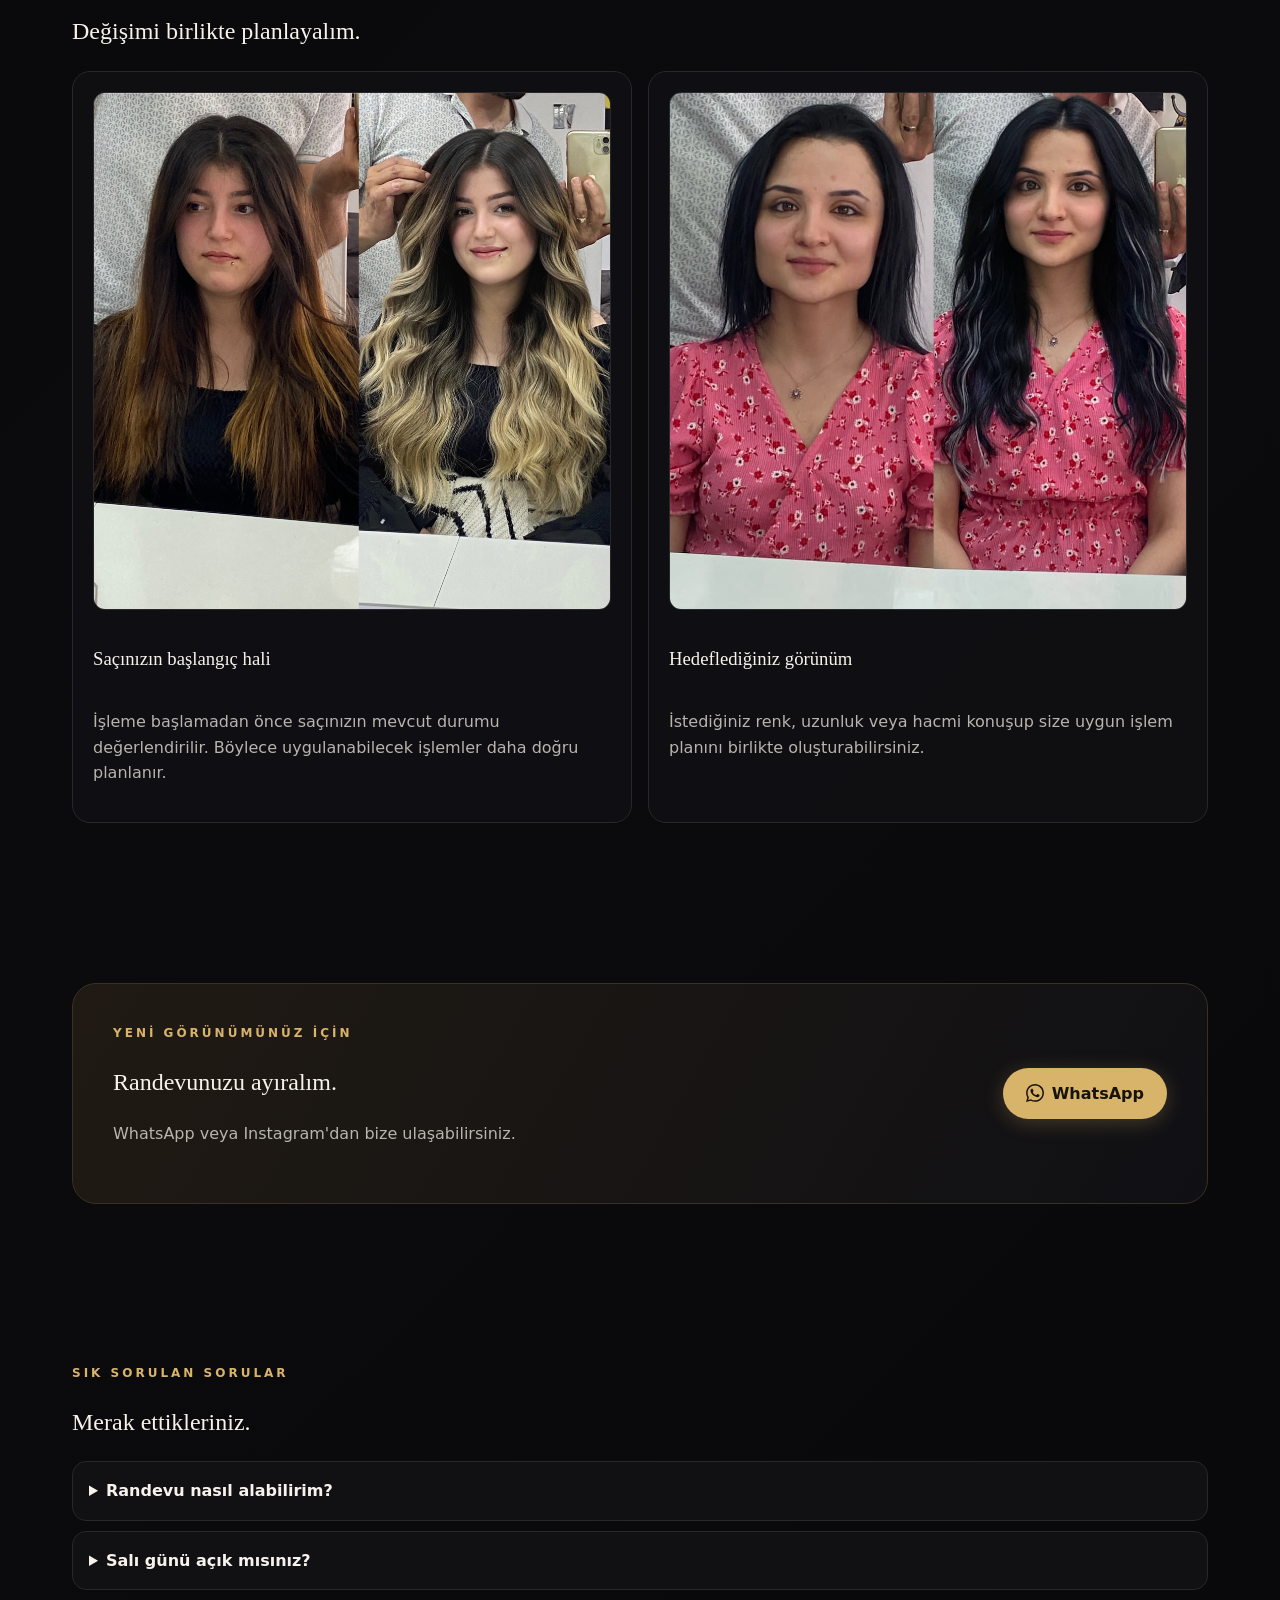
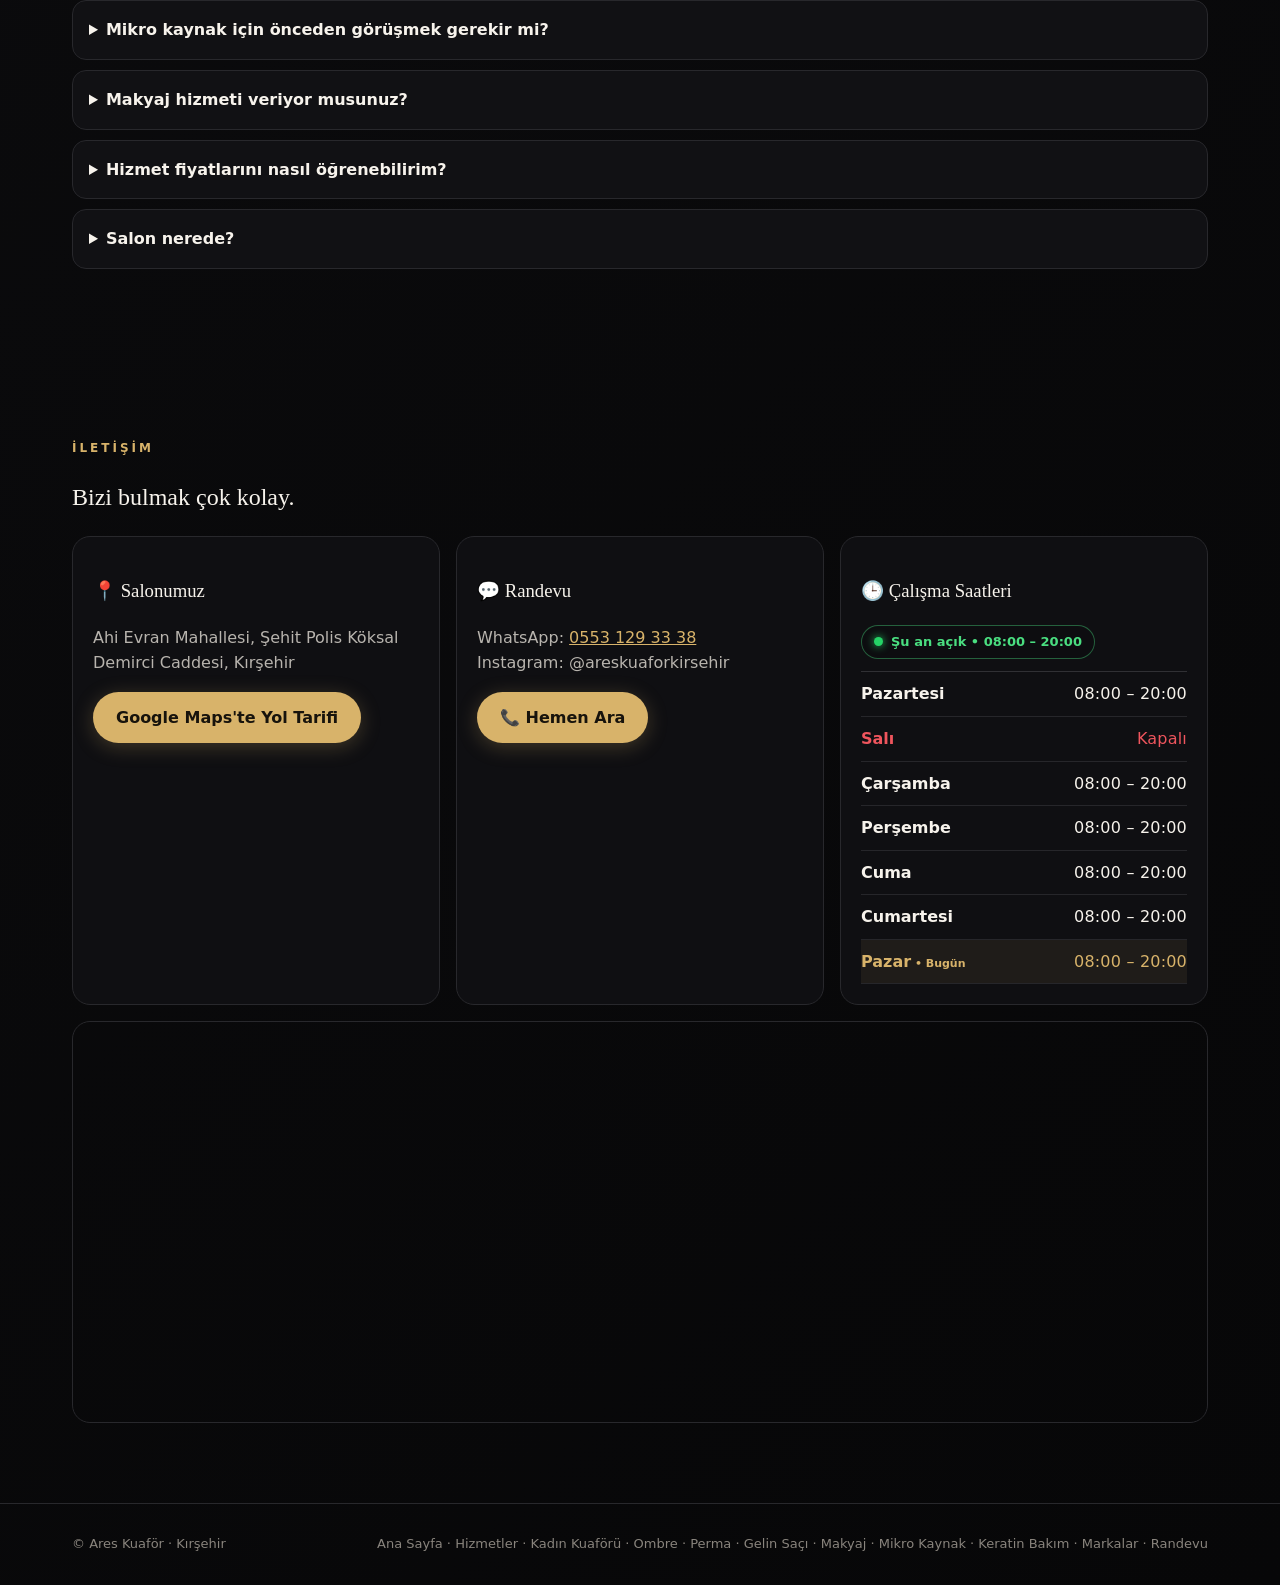
==== commit fe8578b6: "Update index.html" ====
--- a/index.html
+++ b/index.html
@@ -6,12 +6,12 @@
 <meta property="og:type" content="website"/>
 <meta property="og:locale" content="tr_TR"/>
 <meta property="og:title" content="Kırşehir Kuaför | Ares Kadın Kuaförü ve Saç Tasarım"/>
-<meta property="og:description" content="Ares Kuaför Kırşehir; saç kesimi ve şekillendirme, renklendirme, saç bakımı, mikro kaynak, özel gün hazırlığı ve manikür-pedikür hizmetleri."/>
+<meta property="og:description" content="Ares Kuaför Kırşehir; saç kesimi ve şekillendirme, renklendirme, saç bakımı, mikro kaynak, gelin saçı, makyaj ve manikür-pedikür hizmetleri."/>
 <meta property="og:url" content="https://areskuafor.com.tr/"/>
 <meta property="og:image" content="https://areskuafor.com.tr/og-image.png"/>
 <meta name="twitter:card" content="summary_large_image"/>
 <meta name="twitter:title" content="Kırşehir Kuaför | Ares Kadın Kuaförü ve Saç Tasarım"/>
-<meta name="twitter:description" content="Ares Kuaför Kırşehir; saç kesimi ve şekillendirme, renklendirme, saç bakımı, mikro kaynak, özel gün hazırlığı ve manikür-pedikür hizmetleri."/>
+<meta name="twitter:description" content="Ares Kuaför Kırşehir; saç kesimi ve şekillendirme, renklendirme, saç bakımı, mikro kaynak, gelin saçı, makyaj ve manikür-pedikür hizmetleri."/>
 <meta name="twitter:image" content="https://areskuafor.com.tr/og-image.png"/>
 <meta name="google-site-verification" content="yAbWowZcmh1I1aL2OiDjUNRV749-vcgd5mR8Zc5z5bE" />
 <title>Kırşehir Kuaför | Ares Kadın Kuaförü ve Saç Tasarım</title>
@@ -21,7 +21,7 @@
 <link rel="icon" type="image/png" sizes="32x32" href="/favicon-32x32.png"/>
 <link rel="apple-touch-icon" sizes="180x180" href="/apple-touch-icon.png"/>
 
-<meta content="Ares Kuaför Kırşehir; saç kesimi ve şekillendirme, renklendirme, saç bakımı, mikro kaynak, özel gün hazırlığı ve manikür-pedikür hizmetleri." name="description"/>
+<meta content="Ares Kuaför Kırşehir; saç kesimi ve şekillendirme, renklendirme, saç bakımı, mikro kaynak, gelin saçı, makyaj ve manikür-pedikür hizmetleri." name="description"/>
 <meta content="index,follow,max-image-preview:large" name="robots"/>
 <link href="https://areskuafor.com.tr/" rel="canonical"/>
 <!-- Ortak menü + footer (tüm sayfalarda aynı dosyalar) -->
@@ -224,7 +224,7 @@
 
 <!-- WhatsApp ikonu (tek sefer tanımlı, aşağıda tekrar kullanılıyor) -->
 <svg width="0" height="0" style="position:absolute" aria-hidden="true">
-  <symbol id="wa-icon" viewBox="0 0 24 24"><path d="M.057 24l1.687-6.163c-1.041-1.804-1.588-3.849-1.587-5.946.003-6.556 5.338-11.891 11.893-11.891 3.181.001 6.167 1.24 8.413 3.488 2.245 2.248 3.481 5.236 3.48 8.414-.003 6.557-5.338 11.892-11.893 11.892-1.99-.001-3.951-.5-5.688-1.448l-6.305 1.654zm6.597-3.807c1.676.995 3.276 1.591 5.392 1.592 5.448 0 9.886-4.434 9.889-9.885.002-5.462-4.415-9.89-9.881-9.892-5.452 0-9.887 4.434-9.889 9.884-.001 2.225.651 3.891 1.746 5.634l-.999 3.648 3.742-.981zm11.387-5.464c-.074-.124-.272-.198-.57-.347-.297-.149-1.758-.868-2.031-.967-.272-.099-.47-.149-.669.149-.198.297-.768.967-.941 1.165-.173.198-.2.223-.644.074-.297-.149-1.255-.462-2.39-1.475-.883-.788-1.48-1.761-1.653-2.059-.173-.297-.018-.458.13-.606.134-.133.297-.347.446-.521.151-.172.2-.296.3-.495.099-.198.05-.372-.025-.521-.075-.148-.669-1.611-.916-2.206-.242-.579-.487-.501-.669-.51l-.57-.01c-.198 0-.52.074-.792.372s-1.04 1.016-1.04 2.479 1.065 2.876 1.213 3.074c.149.198 2.095 3.2 5.076 4.487.709.306 1.263.489 1.694.626.712.226 1.36.194 1.872.118.571-.085 1.758-.719 2.006-1.413.248-.695.248-1.29.173-1.414z"/></symbol>
+  <symbol id="wa-icon" viewBox="0 0 24 24"><path d="M.057 24l1.687-6.163c-1.041-1.804-1.588-3.849-1.587-5.946.003-6.556 5.338-11.891 11.893-11.891 3.181.001 6.167 1.24 8.413 3.488 2.245 2.248 3.481 5.236 3.48 8.414-.003 6.557-5.338 11.892-11.893 11.892-1.99-.001-3.951-.5-5.688-1.448l-6.305 1.654zm6.597-3.807c1.676.995 3.276 1.591 5.392 1.592 5.448 0 9.886-4.434 9.889-9.885.002-5.462-4.415-9.89-9.881-9.892-5.452 0-9.887 4.434-9.889 9.884-.001 2.225.651 3.891 1.746 5.634l-.999 3.648 3.742-.981zm11.387-5.464c-.074-.124-.272-.198-.57-.347-.297-.149-1.758-.868-2.031-.967-.272-.099-.47-.149-.669.149-.198.297-.768.967-.941 1.165-.173.198-.347.223-.644.074-.297-.149-1.255-.462-2.39-1.475-.883-.788-1.48-1.761-1.653-2.059-.173-.297-.018-.458.13-.606.134-.133.297-.347.446-.521.151-.172.2-.296.3-.495.099-.198.05-.372-.025-.521-.075-.148-.669-1.611-.916-2.206-.242-.579-.487-.501-.669-.51l-.57-.01c-.198 0-.52.074-.792.372s-1.04 1.016-1.04 2.479 1.065 2.876 1.213 3.074c.149.198 2.095 3.2 5.076 4.487.709.306 1.263.489 1.694.626.712.226 1.36.194 1.872.118.571-.085 1.758-.719 2.006-1.413.248-.695.248-1.29.173-1.414z"/></symbol>
 </svg>
 
 <!-- ORTAK MENÜ: menu.js tarafından doldurulur -->
@@ -239,6 +239,7 @@
       <a href="/keratinbakim.html">Keratin Bakım</a>
       <a href="/mikro-kaynak.html">Mikro Kaynak</a>
       <a href="/gelin-saci.html">Gelin Saçı</a>
+      <a href="/makyaj.html">Makyaj</a>
       <a href="/markalar.html">Markalar</a>
       <a href="/randevu.html">Randevu</a>
     </div>
@@ -255,7 +256,7 @@
         </div>
         <h1>Ares Kuaför <span style="color:var(--gold)">Kırşehir</span></h1>
         <p style="font-size:18px;line-height:1.6;margin-bottom:28px">
-          Kırşehir'in premium kadın kuaför salonunda profesyonel <a href="/hizmetler.html" style="color:var(--gold); text-decoration:underline;">saç kesimi</a>, renklendirme, <a href="/ombre.html" style="color:var(--gold); text-decoration:underline;">ombre</a>, <a href="/perma.html" style="color:var(--gold); text-decoration:underline;">perma</a>, <a href="/keratinbakim.html" style="color:var(--gold); text-decoration:underline;">keratin bakım</a> ve uzman <a href="/mikro-kaynak.html" style="color:var(--gold); text-decoration:underline;">mikro kaynak</a> uygulamalarıyla hayalinizdeki görünüme kavuşun. Ayrıca <a href="/gelin-saci.html" style="color:var(--gold); text-decoration:underline;">gelin saçı</a> ve özel gün hazırlıklarımız için <a href="/randevu.html" style="color:var(--gold); text-decoration:underline;">randevu</a> alabilirsiniz.
+          Kırşehir'in premium kadın kuaför salonunda profesyonel <a href="/hizmetler.html" style="color:var(--gold); text-decoration:underline;">saç kesimi</a>, renklendirme, <a href="/ombre.html" style="color:var(--gold); text-decoration:underline;">ombre</a>, <a href="/perma.html" style="color:var(--gold); text-decoration:underline;">perma</a>, <a href="/keratinbakim.html" style="color:var(--gold); text-decoration:underline;">keratin bakım</a> ve uzman <a href="/mikro-kaynak.html" style="color:var(--gold); text-decoration:underline;">mikro kaynak</a> uygulamalarıyla hayalinizdeki görünüme kavuşun. Ayrıca <a href="/gelin-saci.html" style="color:var(--gold); text-decoration:underline;">gelin saçı</a> ve <a href="/makyaj.html" style="color:var(--gold); text-decoration:underline;">makyaj</a> hizmetlerimiz için <a href="/randevu.html" style="color:var(--gold); text-decoration:underline;">randevu</a> alabilirsiniz.
         </p>
         <div style="display:flex;gap:14px;flex-wrap:wrap;align-items:center">
           <a class="btn gold" href="https://wa.me/905531293338" rel="noopener" target="_blank">
@@ -328,11 +329,12 @@
   <div class="wrap">
     <div class="kicker" style="color:var(--gold);font-size:12px;letter-spacing:3px;text-transform:uppercase;font-weight:800">Hizmetler</div>
     <h2>Kırşehir’de hizmetlerimiz</h2>
-    <p>Ares Kuaför’de saç tasarımı, renklendirme, mikro kaynak ve <a href="/makyaj.html" style="color:var(--gold);text-decoration:underline;">makyaj hazırlığı</a> için hizmetlerimizi inceleyebilirsiniz. <a href="/kadin-kuaforu.html" style="color:var(--gold);text-decoration:underline;">Kırşehir kadın kuaförü</a> hizmetlerimizi, <a href="/ombre.html" style="color:var(--gold);text-decoration:underline;">ombre ve balyaj</a> seçeneklerimizi, <a href="/gelin-saci.html" style="color:var(--gold);text-decoration:underline;">gelin saçı</a> tasarımlarımızı, <a href="/perma.html" style="color:var(--gold);text-decoration:underline;">perma</a> uygulamalarımızı, <a href="/keratinbakim.html" style="color:var(--gold);text-decoration:underline;">keratin bakım</a> hizmetimizi ve <a href="/mikro-kaynak.html" style="color:var(--gold);text-decoration:underline;">mikro kaynak</a> uygulamalarımızı ilgili sayfalardan ayrıntılı inceleyebilirsiniz.</p>
+    <p>Ares Kuaför’de saç tasarımı, renklendirme, mikro kaynak ve <a href="/makyaj.html" style="color:var(--gold);text-decoration:underline;">makyaj</a> hizmetlerimizi inceleyebilirsiniz. <a href="/kadin-kuaforu.html" style="color:var(--gold);text-decoration:underline;">Kırşehir kadın kuaförü</a> hizmetlerimizi, <a href="/ombre.html" style="color:var(--gold);text-decoration:underline;">ombre ve balyaj</a> seçeneklerimizi, <a href="/gelin-saci.html" style="color:var(--gold);text-decoration:underline;">gelin saçı</a> tasarımlarımızı, <a href="/makyaj.html" style="color:var(--gold);text-decoration:underline;">gelin ve nişan makyajı</a> uygulamalarımızı, <a href="/perma.html" style="color:var(--gold);text-decoration:underline;">perma</a> uygulamalarımızı, <a href="/keratinbakim.html" style="color:var(--gold);text-decoration:underline;">keratin bakım</a> hizmetimizi ve <a href="/mikro-kaynak.html" style="color:var(--gold);text-decoration:underline;">mikro kaynak</a> uygulamalarımızı ilgili sayfalardan ayrıntılı inceleyebilirsiniz.</p>
     <div class="grid3">
       <a class="card service-card" href="/kadin-kuaforu.html"><h3>Kırşehir Kadın Kuaförü</h3><p>Saç kesimi, fön, renklendirme, bakım, makyaj ve özel gün hazırlıkları.</p></a>
       <a class="card service-card" href="/ombre.html"><h3>Kırşehir Ombre</h3><p>Ombre, sombre ve balyaj seçenekleri hakkında bilgi alın.</p></a>
       <a class="card service-card" href="/gelin-saci.html"><h3>Kırşehir Gelin Saçı</h3><p>Gelin saçı, nişan saçı ve özel gün saç tasarımı.</p></a>
+      <a class="card service-card" href="/makyaj.html"><h3>Kırşehir Makyaj</h3><p>Gelin, nişan, gece ve porselen makyaj ile özel gün uygulamaları.</p></a>
       <a class="card service-card" href="/perma.html"><h3>Kırşehir Perma</h3><p>Kalıcı dalgalı saçlar, hacimli bukleler ve perma uygulamaları.</p></a>
       <a class="card service-card" href="/keratinbakim.html"><h3>Keratin Bakım</h3><p>Yıpranmış saçlar için profesyonel onarım ve parlaklık kazandıran bakım.</p></a>
       <a class="card service-card" href="/mikro-kaynak.html"><h3>Kırşehir Mikro Kaynak</h3><p>Mikro kaynak uygulaması öncesi değerlendirme ve randevu.</p></a>
@@ -396,6 +398,7 @@
     <details><summary>Randevu nasıl alabilirim?</summary><p>Randevu formunu doldurup WhatsApp'tan talebinizi gönderebilirsiniz. Randevu, salon tarafından onaylandığında kesinleşir.</p></details>
     <details><summary>Salı günü açık mısınız?</summary><p>Hayır. Salı günleri kapalıyız. Diğer günler 08:00 – 20:00 arasında hizmet veriyoruz.</p></details>
     <details><summary>Mikro kaynak için önceden görüşmek gerekir mi?</summary><p>Saçınızın mevcut durumu ve istediğiniz görünüm hakkında ön bilgi almak, uygulamanın planlanmasına yardımcı olur.</p></details>
+    <details><summary>Makyaj hizmeti veriyor musunuz?</summary><p>Evet. Gelin, nişan, gece ve porselen makyaj ile günlük makyaj uygulamaları yapıyoruz. Ayrıntılar için <a href="/makyaj.html" style="color:var(--gold);text-decoration:underline;">makyaj sayfamızı</a> inceleyebilirsiniz.</p></details>
     <details><summary>Hizmet fiyatlarını nasıl öğrenebilirim?</summary><p>İşlemin türü ve saçın mevcut durumuna göre değişebileceğinden güncel bilgi için WhatsApp üzerinden iletişime geçebilirsiniz.</p></details>
     <details><summary>Salon nerede?</summary><p>Ahi Evran Mahallesi, Şehit Polis Köksal Demirci Caddesi, Kırşehir.</p></details>
   </div>
@@ -443,7 +446,7 @@
   <noscript>
     <div class="wrap foot">
       <div>© Ares Kuaför · Kırşehir</div>
-      <div><a href="/">Ana Sayfa</a> · <a href="/hizmetler.html">Hizmetler</a> · <a href="/perma.html">Perma</a> · <a href="/keratinbakim.html">Keratin Bakım</a> · <a href="/mikro-kaynak.html">Mikro Kaynak</a> · <a href="/randevu.html">Randevu</a></div>
+      <div><a href="/">Ana Sayfa</a> · <a href="/hizmetler.html">Hizmetler</a> · <a href="/perma.html">Perma</a> · <a href="/keratinbakim.html">Keratin Bakım</a> · <a href="/mikro-kaynak.html">Mikro Kaynak</a> · <a href="/makyaj.html">Makyaj</a> · <a href="/randevu.html">Randevu</a></div>
     </div>
   </noscript>
 </footer>
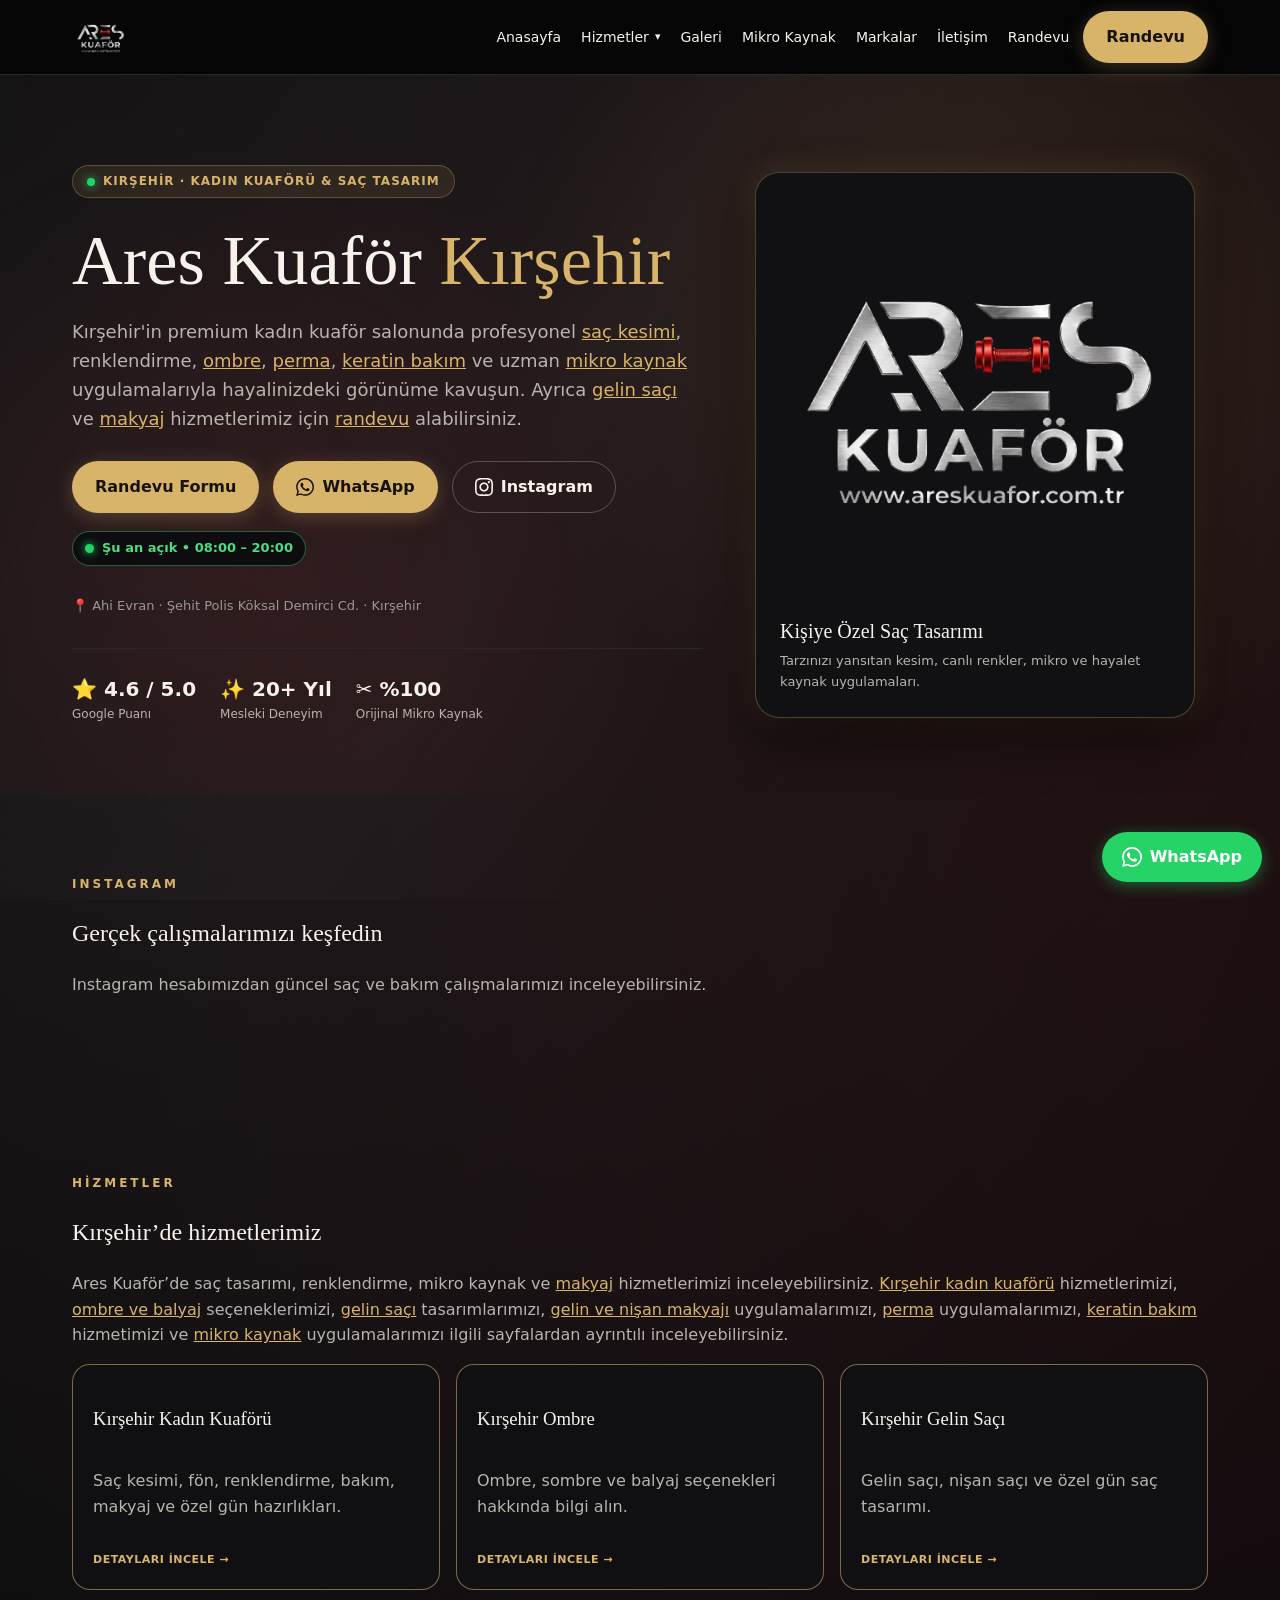
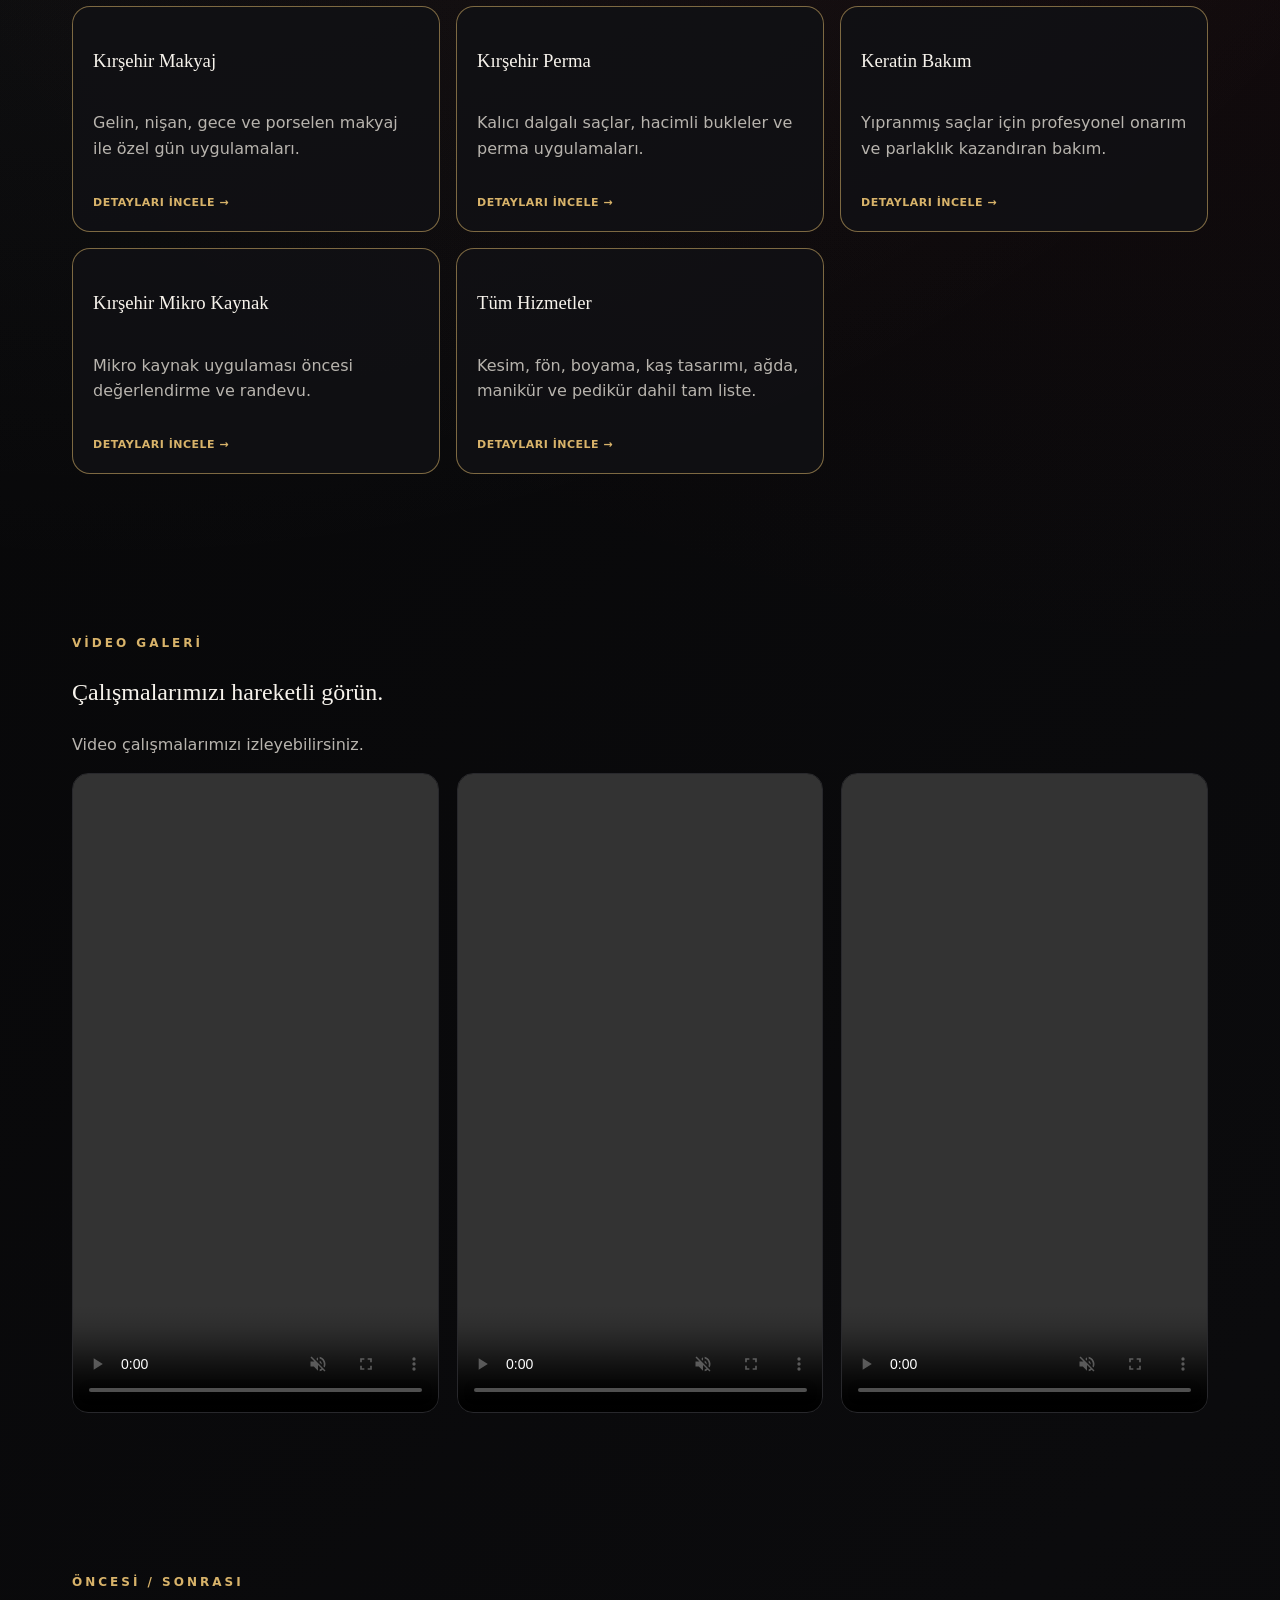
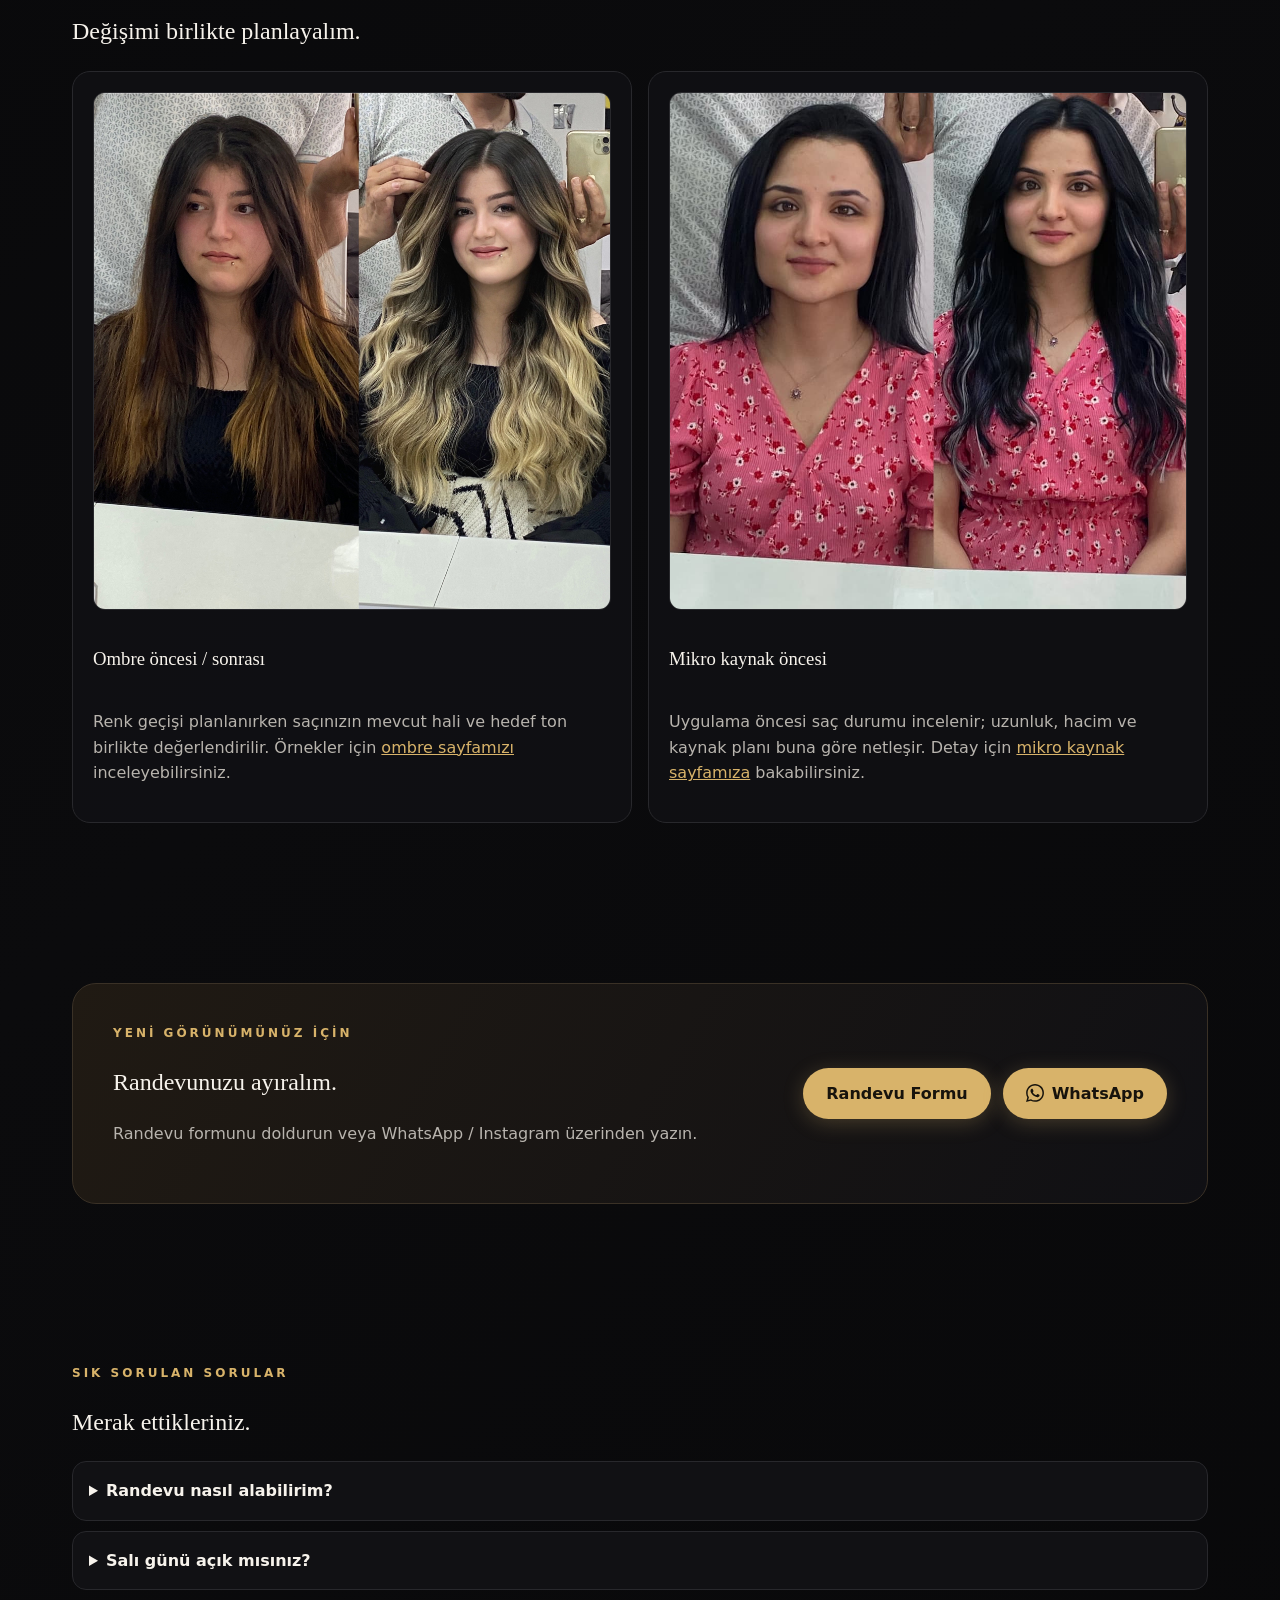
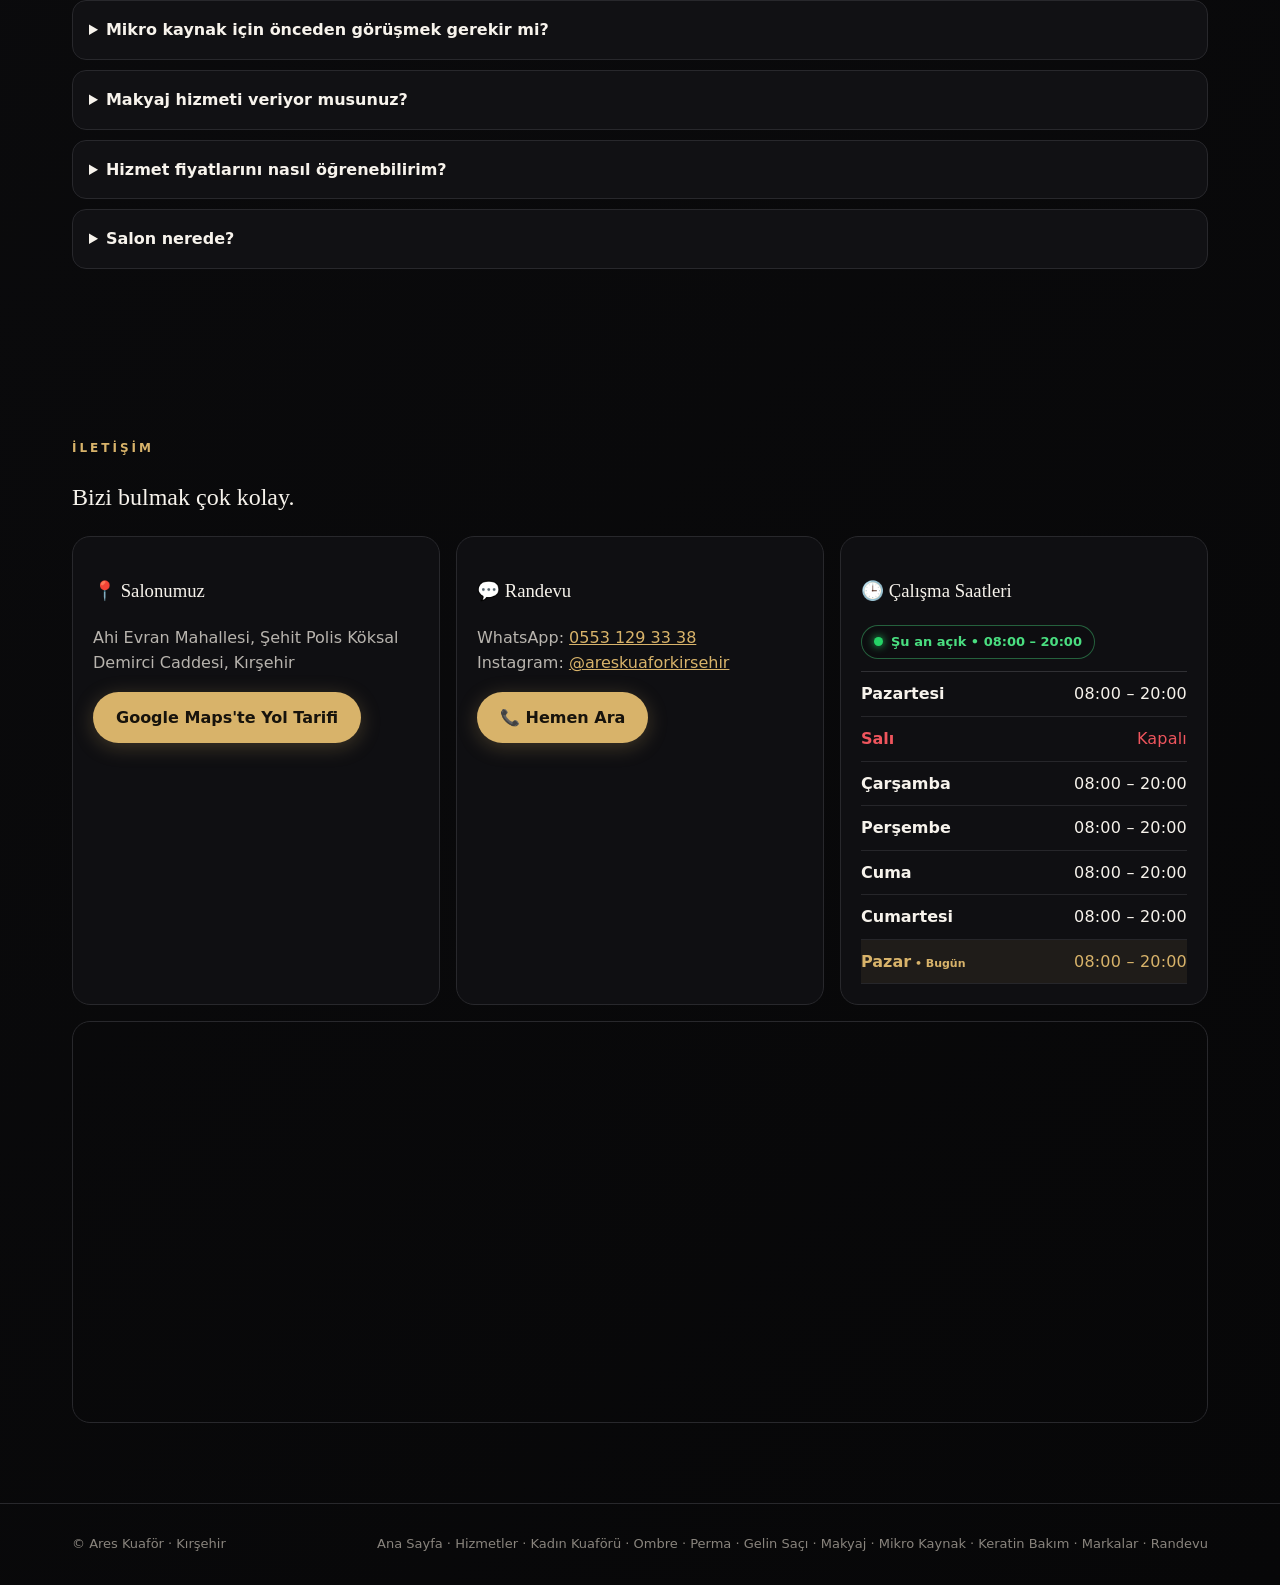
==== commit ad6c8839: "Update index.html" ====
--- a/index.html
+++ b/index.html
@@ -209,7 +209,7 @@
 </style>
 
 <script type="application/ld+json">
-{"@context":"https://schema.org","@type":"HairSalon","name":"Ares Kuaför","url":"https://areskuafor.com.tr/","telephone":"+905531293338","image":"https://areskuafor.com.tr/logo.png","hasMap":"https://maps.app.goo.gl/7nh9N5rrybAvzD2x8?g_st=ic","address":{"@type":"PostalAddress","streetAddress":"Ahi Evran Mahallesi, Şehit Polis Köksal Demirci Caddesi","addressLocality":"Kırşehir","addressCountry":"TR"},"sameAs":["https://www.instagram.com/areskuaforkirsehir"],"openingHoursSpecification":[{"@type":"OpeningHoursSpecification","dayOfWeek":["Monday","Wednesday","Thursday","Friday","Saturday","Sunday"],"opens":"08:00","closes":"20:00"}],"additionalProperty":{"@type":"PropertyValue","name":"Salı çalışma durumu","value":"Kapalı"}}
+{"@context":"https://schema.org","@type":"HairSalon","name":"Ares Kuaför","url":"https://areskuafor.com.tr/","telephone":"+905531293338","image":"https://areskuafor.com.tr/logo.png","hasMap":"https://maps.app.goo.gl/7nh9N5rrybAvzD2x8?g_st=ic","address":{"@type":"PostalAddress","streetAddress":"Ahi Evran Mahallesi, Şehit Polis Köksal Demirci Caddesi","addressLocality":"Kırşehir","addressCountry":"TR"},"sameAs":["https://www.instagram.com/areskuaforkirsehir"],"openingHoursSpecification":[{"@type":"OpeningHoursSpecification","dayOfWeek":["Monday","Wednesday","Thursday","Friday","Saturday","Sunday"],"opens":"08:00","closes":"20:00"}]}
 </script>
 
 <!-- Google Analytics -->
@@ -259,9 +259,10 @@
           Kırşehir'in premium kadın kuaför salonunda profesyonel <a href="/hizmetler.html" style="color:var(--gold); text-decoration:underline;">saç kesimi</a>, renklendirme, <a href="/ombre.html" style="color:var(--gold); text-decoration:underline;">ombre</a>, <a href="/perma.html" style="color:var(--gold); text-decoration:underline;">perma</a>, <a href="/keratinbakim.html" style="color:var(--gold); text-decoration:underline;">keratin bakım</a> ve uzman <a href="/mikro-kaynak.html" style="color:var(--gold); text-decoration:underline;">mikro kaynak</a> uygulamalarıyla hayalinizdeki görünüme kavuşun. Ayrıca <a href="/gelin-saci.html" style="color:var(--gold); text-decoration:underline;">gelin saçı</a> ve <a href="/makyaj.html" style="color:var(--gold); text-decoration:underline;">makyaj</a> hizmetlerimiz için <a href="/randevu.html" style="color:var(--gold); text-decoration:underline;">randevu</a> alabilirsiniz.
         </p>
         <div style="display:flex;gap:14px;flex-wrap:wrap;align-items:center">
+          <a class="btn gold" href="/randevu.html">Randevu Formu</a>
           <a class="btn gold" href="https://wa.me/905531293338" rel="noopener" target="_blank">
             <svg width="18" height="18" fill="currentColor" aria-hidden="true"><use href="#wa-icon"/></svg>
-            WhatsApp'tan Randevu Al
+            WhatsApp
           </a>
           <a class="btn" href="https://www.instagram.com/areskuaforkirsehir" rel="noopener" target="_blank">
             <svg width="18" height="18" viewBox="0 0 24 24" fill="currentColor"><path d="M12 2.163c3.204 0 3.584.012 4.85.07 3.252.148 4.771 1.691 4.919 4.919.058 1.265.069 1.645.069 4.849 0 3.205-.012 3.584-.069 4.849-.149 3.225-1.664 4.771-4.919 4.919-1.266.058-1.644.07-4.85.07-3.204 0-3.584-.012-4.849-.07-3.26-.149-4.771-1.699-4.919-4.92-.058-1.265-.07-1.644-.07-4.849 0-3.204.013-3.583.07-4.849.149-3.227 1.664-4.771 4.919-4.919 1.266-.057 1.645-.069 4.849-.069zm0-2.163c-3.259 0-3.667.014-4.947.072-4.358.2-6.78 2.618-6.98 6.98-.059 1.281-.073 1.689-.073 4.948 0 3.259.014 3.668.072 4.948.2 4.358 2.618 6.78 6.98 6.98 1.281.058 1.689.072 4.948.072 3.259 0 3.668-.014 4.948-.072 4.354-.2 6.782-2.618 6.979-6.98.059-1.28.073-1.689.073-4.948 0-3.259-.014-3.667-.072-4.947-.196-4.354-2.617-6.78-6.979-6.98-1.281-.059-1.69-.073-4.949-.073zm0 5.838c-3.403 0-6.162 2.759-6.162 6.162s2.759 6.163 6.162 6.163 6.162-2.759 6.162-6.163c0-3.403-2.759-6.162-6.162-6.162zm0 10.162c-2.209 0-4-1.79-4-4 0-2.209 1.791-4 4-4s4 1.791 4 4c0 2.21-1.791 4-4 4zm6.406-11.845c-.796 0-1.441.645-1.441 1.44s.645 1.44 1.441 1.44c.795 0 1.439-.645 1.439-1.44s-.644-1.44-1.439-1.44z"/></svg>
@@ -338,6 +339,7 @@
       <a class="card service-card" href="/perma.html"><h3>Kırşehir Perma</h3><p>Kalıcı dalgalı saçlar, hacimli bukleler ve perma uygulamaları.</p></a>
       <a class="card service-card" href="/keratinbakim.html"><h3>Keratin Bakım</h3><p>Yıpranmış saçlar için profesyonel onarım ve parlaklık kazandıran bakım.</p></a>
       <a class="card service-card" href="/mikro-kaynak.html"><h3>Kırşehir Mikro Kaynak</h3><p>Mikro kaynak uygulaması öncesi değerlendirme ve randevu.</p></a>
+      <a class="card service-card" href="/hizmetler.html"><h3>Tüm Hizmetler</h3><p>Kesim, fön, boyama, kaş tasarımı, ağda, manikür ve pedikür dahil tam liste.</p></a>
     </div>
   </div>
 </section>
@@ -349,9 +351,9 @@
     <h2>Çalışmalarımızı hareketli görün.</h2>
     <p>Video çalışmalarımızı izleyebilirsiniz.</p>
     <div class="video-grid">
-      <video controls muted playsinline preload="metadata" src="/IMG_4454.mp4#t=0.1"></video>
-      <video controls muted playsinline preload="metadata" src="/IMG_5891.mp4#t=0.1"></video>
-      <video controls muted playsinline preload="metadata" src="/IMG_5900.mp4#t=0.1"></video>
+      <video controls muted playsinline preload="metadata" src="/IMG_4454.mp4#t=0.1" title="Ares Kuaför Kırşehir saç çalışması videosu 1"></video>
+      <video controls muted playsinline preload="metadata" src="/IMG_5891.mp4#t=0.1" title="Ares Kuaför Kırşehir saç çalışması videosu 2"></video>
+      <video controls muted playsinline preload="metadata" src="/IMG_5900.mp4#t=0.1" title="Ares Kuaför Kırşehir saç çalışması videosu 3"></video>
     </div>
   </div>
 </section>
@@ -362,14 +364,14 @@
     <h2>Değişimi birlikte planlayalım.</h2>
     <div class="before-note">
       <div class="card">
-        <img src="/ombreoncesisonrasi.JPG" alt="Ares Kuaför Kırşehir öncesi saç görüntüsü" loading="lazy">
-        <h3>Saçınızın başlangıç hali</h3>
-        <p>İşleme başlamadan önce saçınızın mevcut durumu değerlendirilir. Böylece uygulanabilecek işlemler daha doğru planlanır.</p>
+        <img src="/ombreoncesisonrasi.JPG" alt="Ares Kuaför Kırşehir ombre öncesi ve sonrası saç çalışması" loading="lazy">
+        <h3>Ombre öncesi / sonrası</h3>
+        <p>Renk geçişi planlanırken saçınızın mevcut hali ve hedef ton birlikte değerlendirilir. Örnekler için <a href="/ombre.html" style="color:var(--gold);text-decoration:underline;">ombre sayfamızı</a> inceleyebilirsiniz.</p>
       </div>
       <div class="card">
-        <img src="/mikro-kaynak-oncesi.jpg" alt="Ares Kuaför Kırşehir sonrası saç görüntüsü" loading="lazy">
-        <h3>Hedeflediğiniz görünüm</h3>
-        <p>İstediğiniz renk, uzunluk veya hacmi konuşup size uygun işlem planını birlikte oluşturabilirsiniz.</p>
+        <img src="/mikro-kaynak-oncesi.jpg" alt="Ares Kuaför Kırşehir mikro kaynak öncesi saç değerlendirmesi" loading="lazy">
+        <h3>Mikro kaynak öncesi</h3>
+        <p>Uygulama öncesi saç durumu incelenir; uzunluk, hacim ve kaynak planı buna göre netleşir. Detay için <a href="/mikro-kaynak.html" style="color:var(--gold);text-decoration:underline;">mikro kaynak sayfamıza</a> bakabilirsiniz.</p>
       </div>
     </div>
   </div>
@@ -381,12 +383,15 @@
       <div>
         <div class="kicker" style="color:var(--gold);font-size:12px;letter-spacing:3px;text-transform:uppercase;font-weight:800">Yeni görünümünüz için</div>
         <h2>Randevunuzu ayıralım.</h2>
-        <p>WhatsApp veya Instagram'dan bize ulaşabilirsiniz.</p>
-      </div>
-      <a class="btn gold" href="https://wa.me/905531293338" rel="noopener" target="_blank">
-        <svg width="18" height="18" fill="currentColor" aria-hidden="true"><use href="#wa-icon"/></svg>
-        WhatsApp
-      </a>
+        <p>Randevu formunu doldurun veya WhatsApp / Instagram üzerinden yazın.</p>
+      </div>
+      <div style="display:flex;gap:12px;flex-wrap:wrap">
+        <a class="btn gold" href="/randevu.html">Randevu Formu</a>
+        <a class="btn gold" href="https://wa.me/905531293338" rel="noopener" target="_blank">
+          <svg width="18" height="18" fill="currentColor" aria-hidden="true"><use href="#wa-icon"/></svg>
+          WhatsApp
+        </a>
+      </div>
     </div>
   </div>
 </section>
@@ -395,7 +400,7 @@
   <div class="wrap faq">
     <div class="kicker" style="color:var(--gold);font-size:12px;letter-spacing:3px;text-transform:uppercase;font-weight:800">Sık Sorulan Sorular</div>
     <h2>Merak ettikleriniz.</h2>
-    <details><summary>Randevu nasıl alabilirim?</summary><p>Randevu formunu doldurup WhatsApp'tan talebinizi gönderebilirsiniz. Randevu, salon tarafından onaylandığında kesinleşir.</p></details>
+    <details><summary>Randevu nasıl alabilirim?</summary><p><a href="/randevu.html" style="color:var(--gold);text-decoration:underline;">Randevu formunu</a> doldurup WhatsApp'tan talebinizi gönderebilirsiniz. Randevu, salon tarafından onaylandığında kesinleşir.</p></details>
     <details><summary>Salı günü açık mısınız?</summary><p>Hayır. Salı günleri kapalıyız. Diğer günler 08:00 – 20:00 arasında hizmet veriyoruz.</p></details>
     <details><summary>Mikro kaynak için önceden görüşmek gerekir mi?</summary><p>Saçınızın mevcut durumu ve istediğiniz görünüm hakkında ön bilgi almak, uygulamanın planlanmasına yardımcı olur.</p></details>
     <details><summary>Makyaj hizmeti veriyor musunuz?</summary><p>Evet. Gelin, nişan, gece ve porselen makyaj ile günlük makyaj uygulamaları yapıyoruz. Ayrıntılar için <a href="/makyaj.html" style="color:var(--gold);text-decoration:underline;">makyaj sayfamızı</a> inceleyebilirsiniz.</p></details>
@@ -416,7 +421,7 @@
       </div>
       <div class="card">
         <h3>💬 Randevu</h3>
-        <p>WhatsApp: <a href="tel:+905531293338" style="color:var(--gold);text-decoration:underline">0553 129 33 38</a><br/>Instagram: @areskuaforkirsehir</p>
+        <p>WhatsApp: <a href="https://wa.me/905531293338" rel="noopener" target="_blank" style="color:var(--gold);text-decoration:underline">0553 129 33 38</a><br/>Instagram: <a href="https://www.instagram.com/areskuaforkirsehir" rel="noopener" target="_blank" style="color:var(--gold);text-decoration:underline">@areskuaforkirsehir</a></p>
         <a class="btn gold" href="tel:+905531293338">📞 Hemen Ara</a>
       </div>
       <div class="card hours">
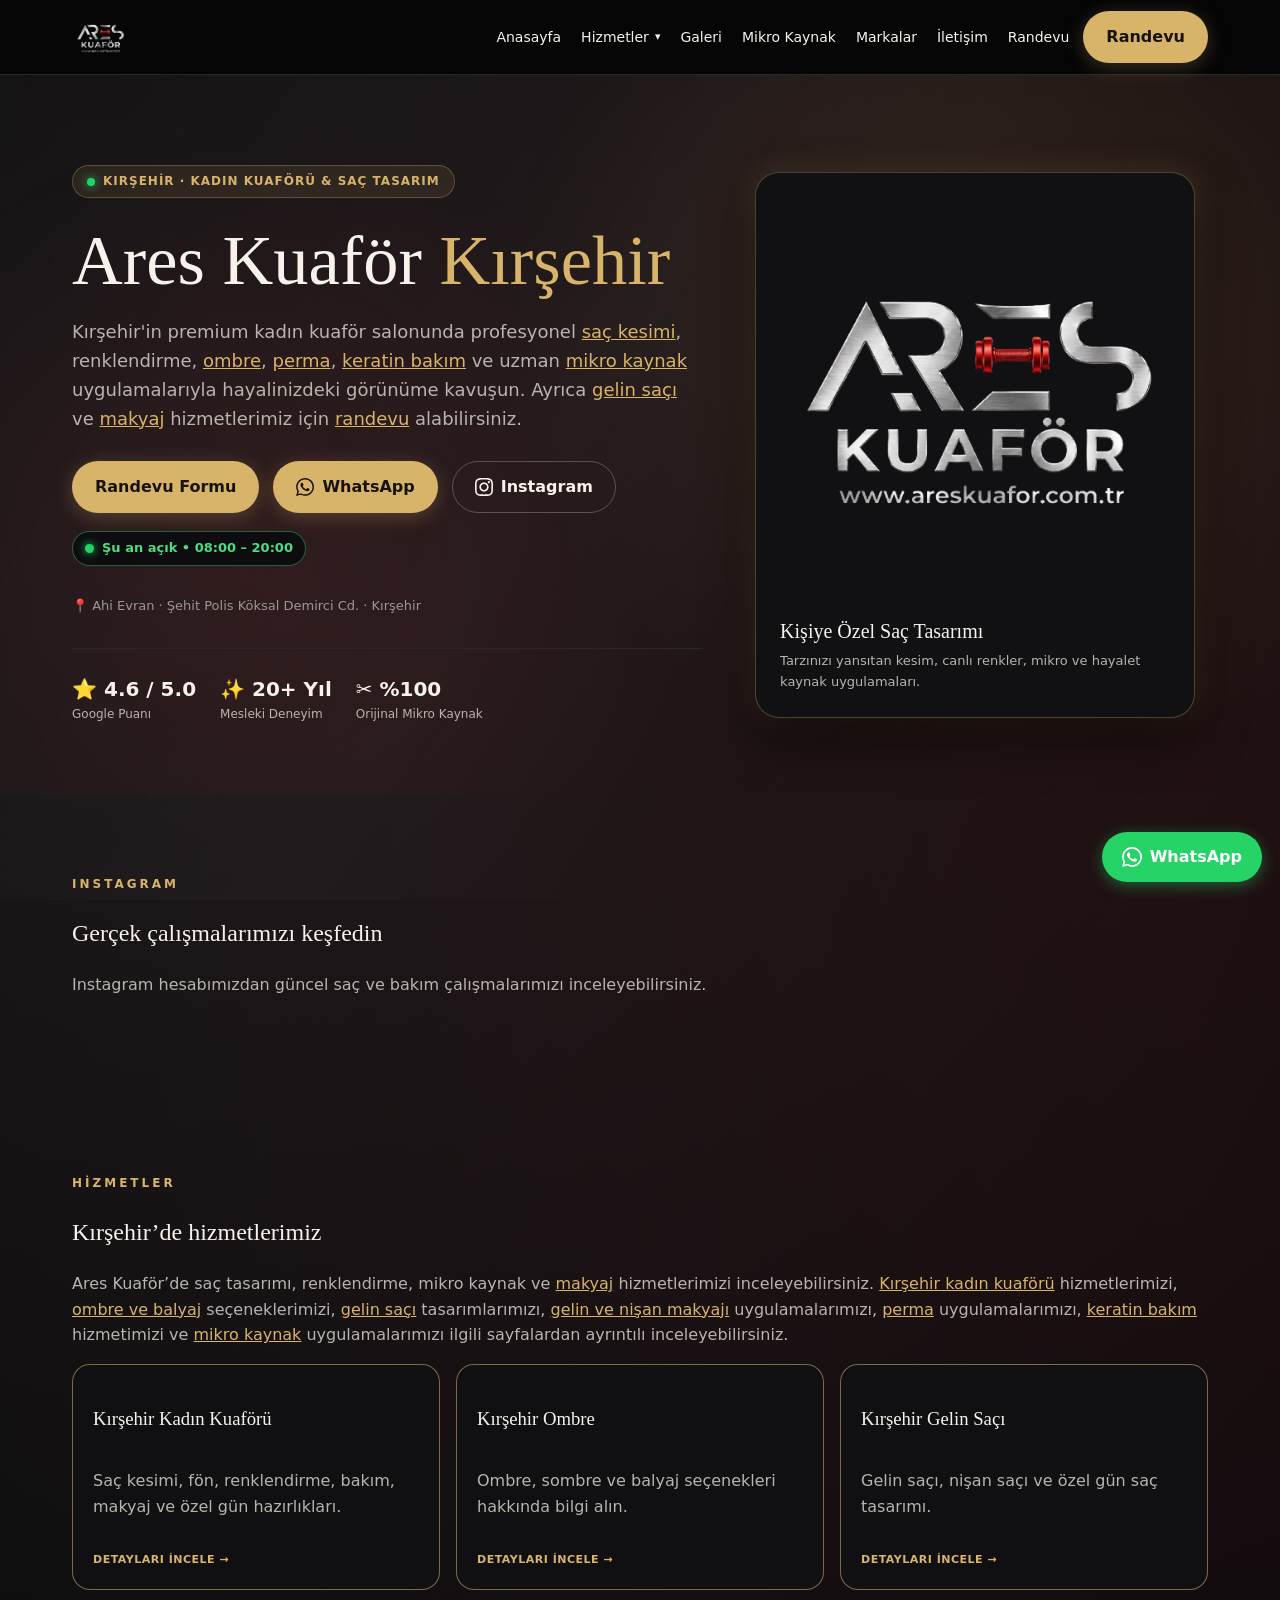
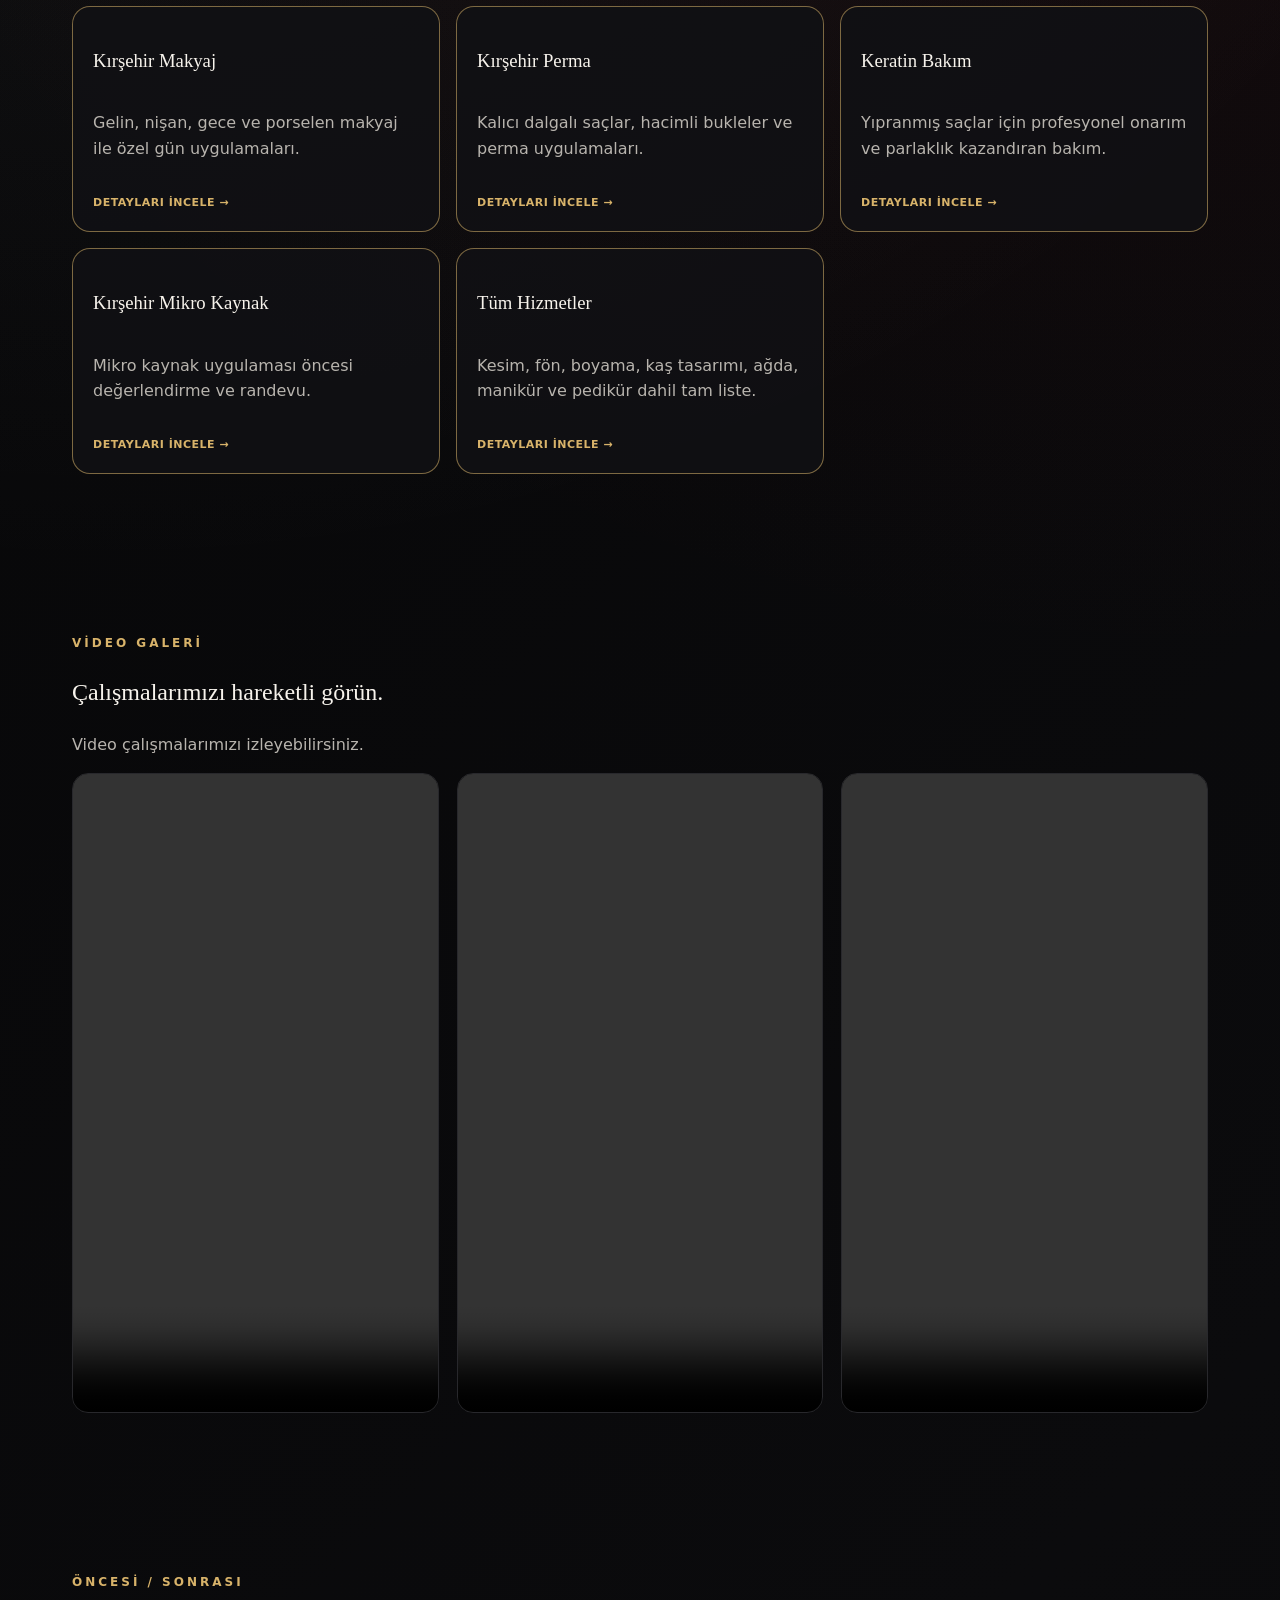
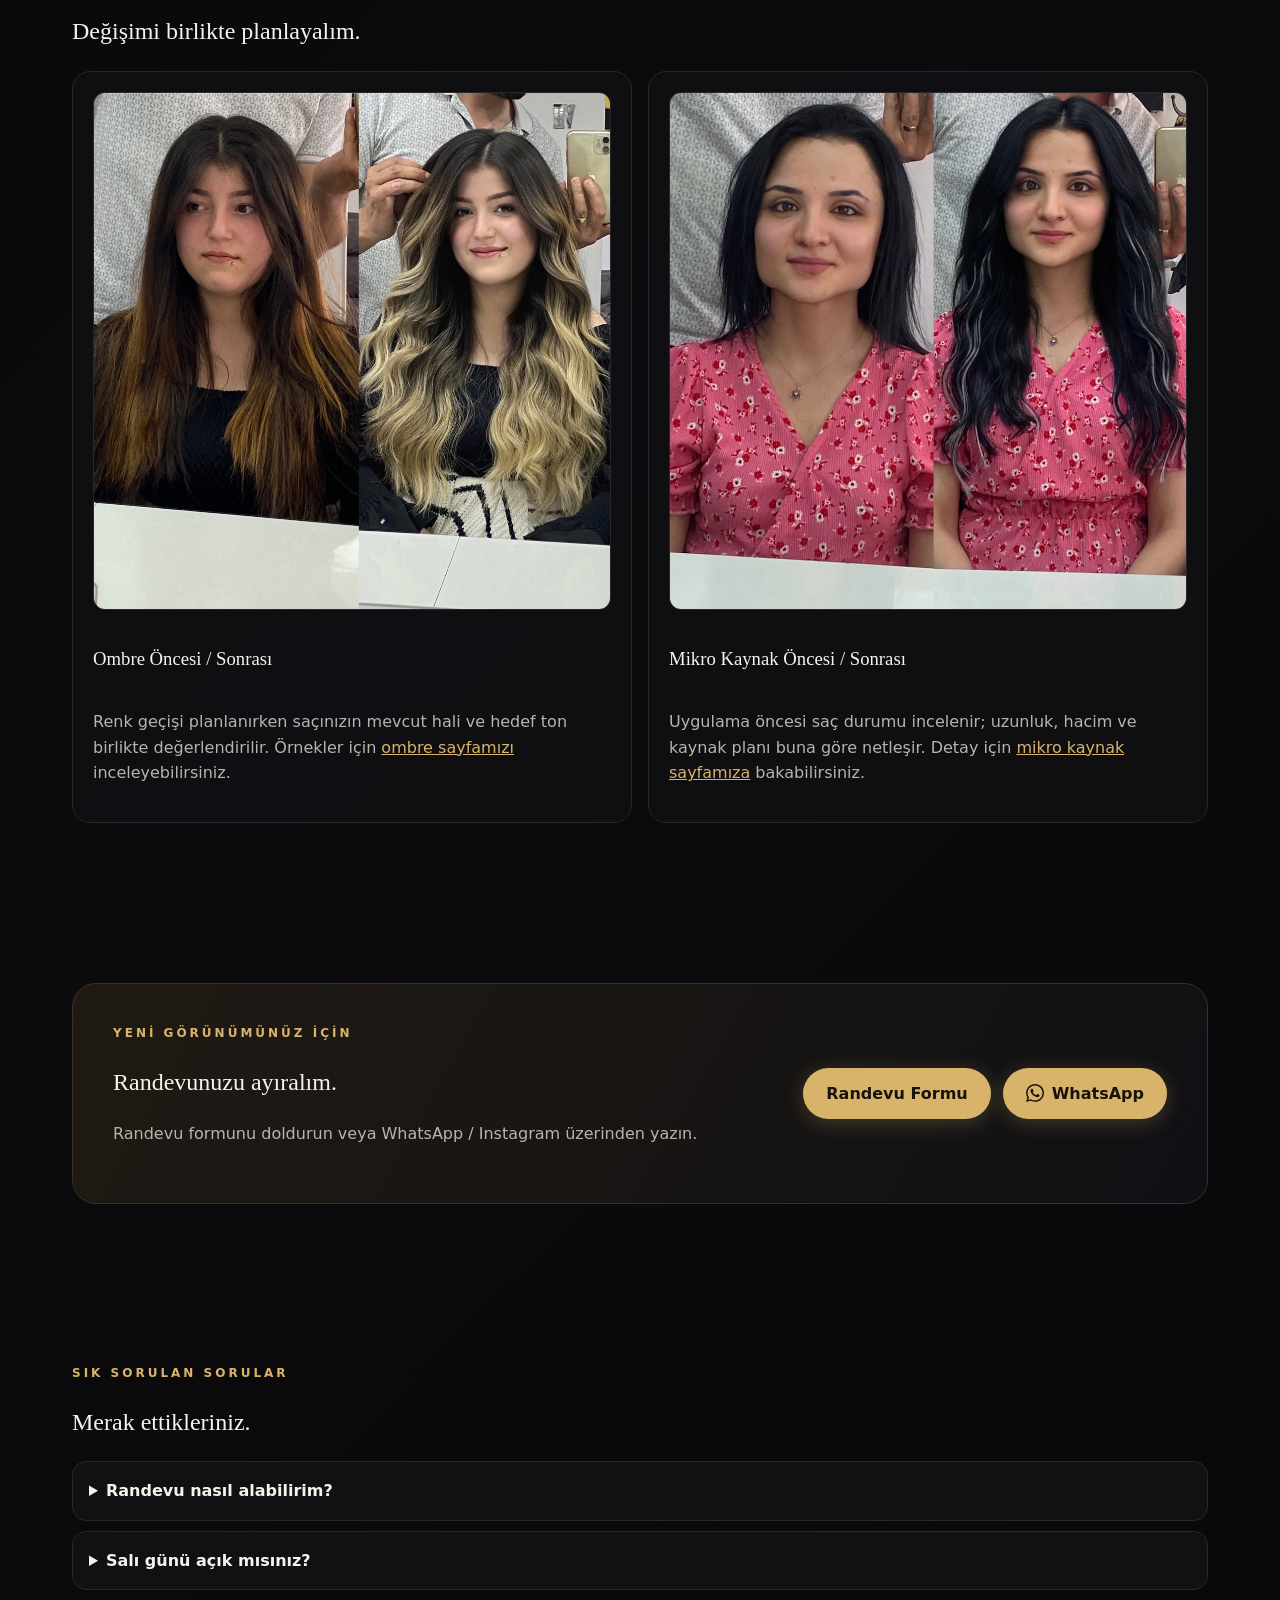
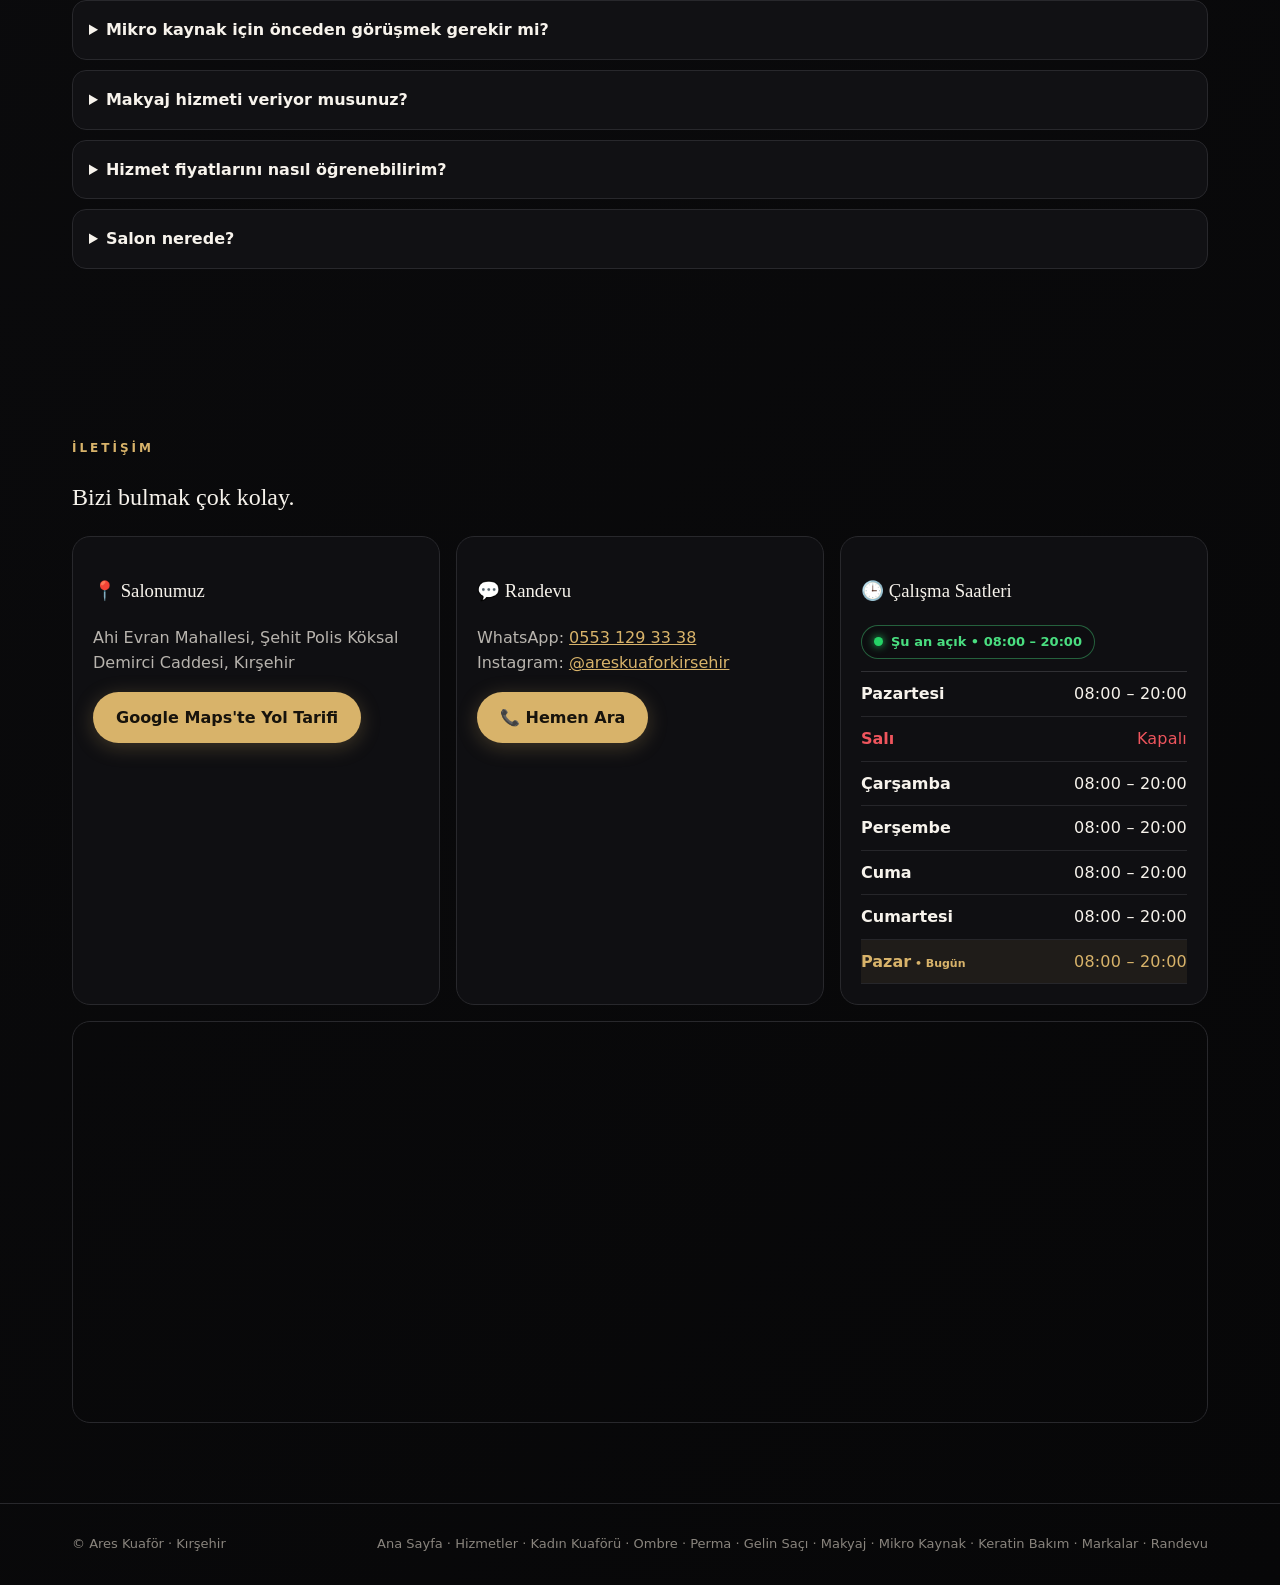
==== commit ab58f6af: "Update index.html" ====
--- a/index.html
+++ b/index.html
@@ -365,12 +365,12 @@
     <div class="before-note">
       <div class="card">
         <img src="/ombreoncesisonrasi.JPG" alt="Ares Kuaför Kırşehir ombre öncesi ve sonrası saç çalışması" loading="lazy">
-        <h3>Ombre öncesi / sonrası</h3>
+        <h3>Ombre Öncesi / Sonrası</h3>
         <p>Renk geçişi planlanırken saçınızın mevcut hali ve hedef ton birlikte değerlendirilir. Örnekler için <a href="/ombre.html" style="color:var(--gold);text-decoration:underline;">ombre sayfamızı</a> inceleyebilirsiniz.</p>
       </div>
       <div class="card">
         <img src="/mikro-kaynak-oncesi.jpg" alt="Ares Kuaför Kırşehir mikro kaynak öncesi saç değerlendirmesi" loading="lazy">
-        <h3>Mikro kaynak öncesi</h3>
+        <h3>Mikro Kaynak Öncesi / Sonrası</h3>
         <p>Uygulama öncesi saç durumu incelenir; uzunluk, hacim ve kaynak planı buna göre netleşir. Detay için <a href="/mikro-kaynak.html" style="color:var(--gold);text-decoration:underline;">mikro kaynak sayfamıza</a> bakabilirsiniz.</p>
       </div>
     </div>
